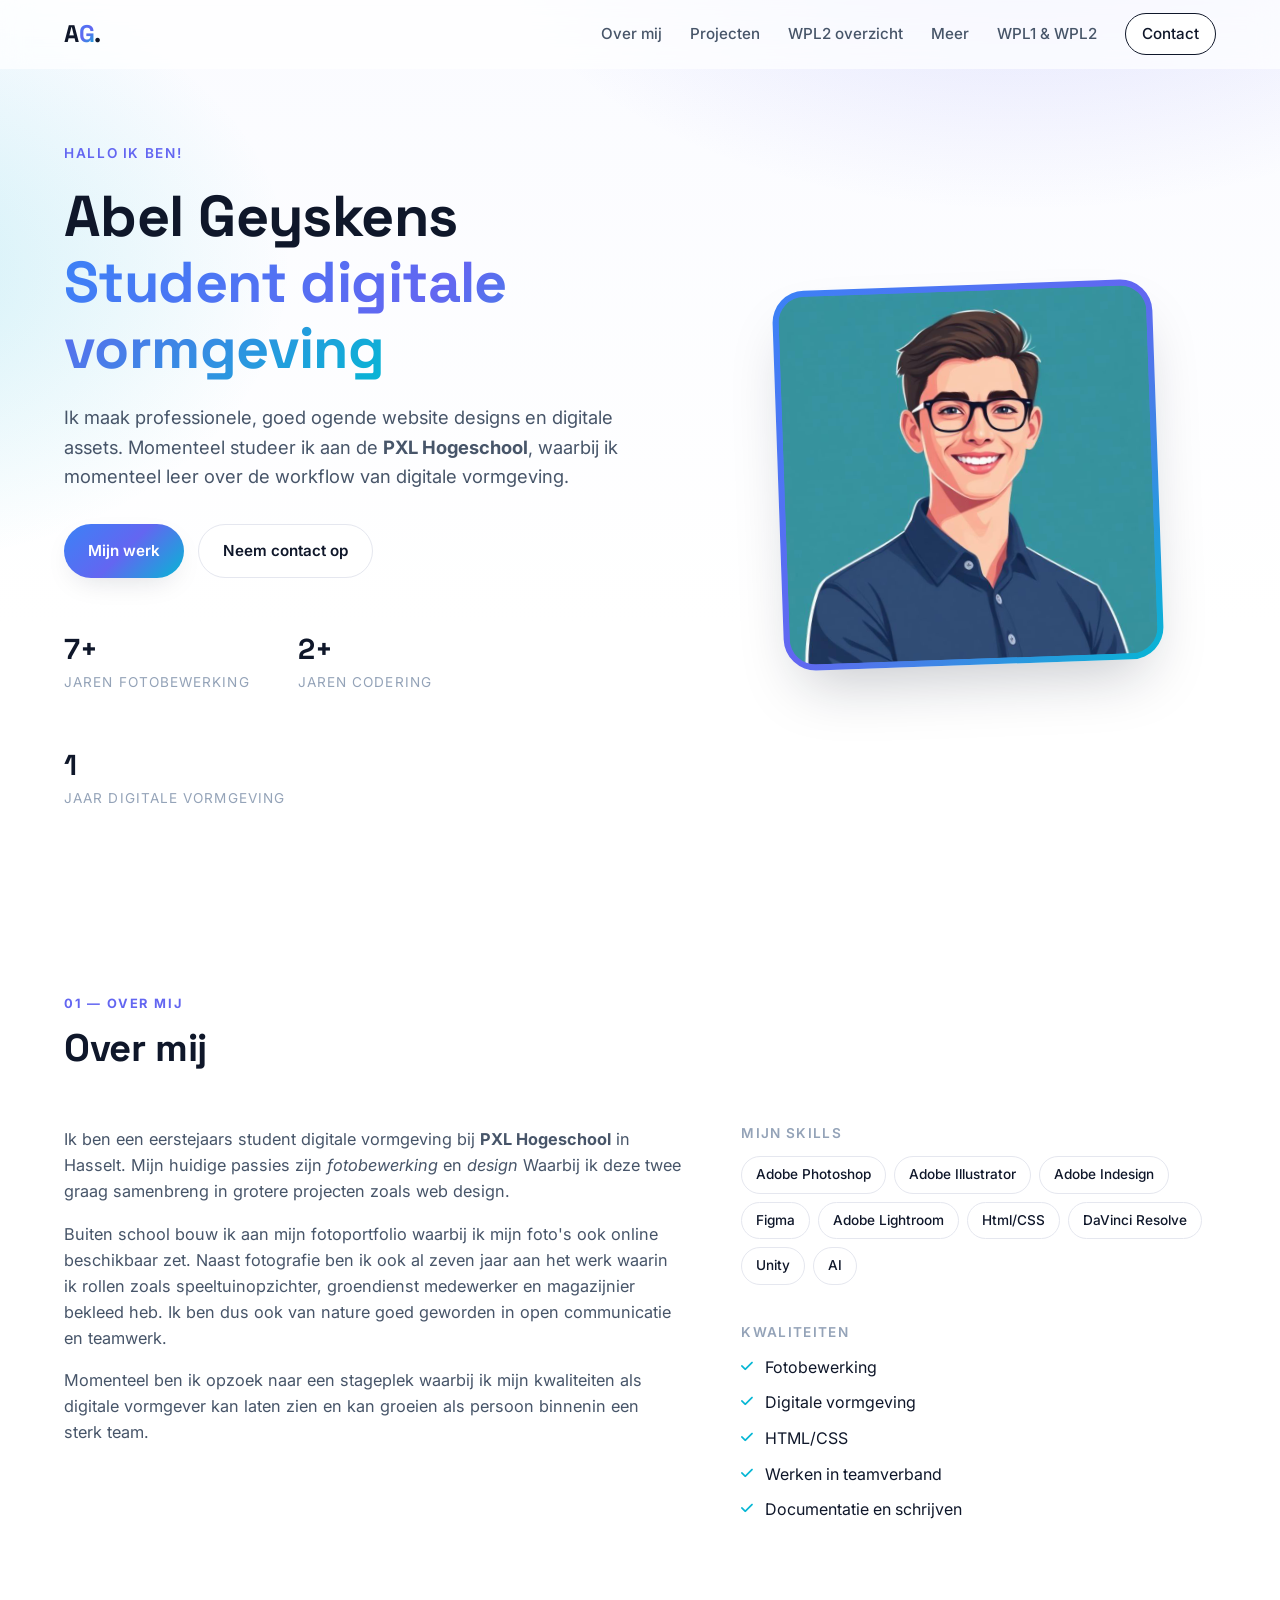
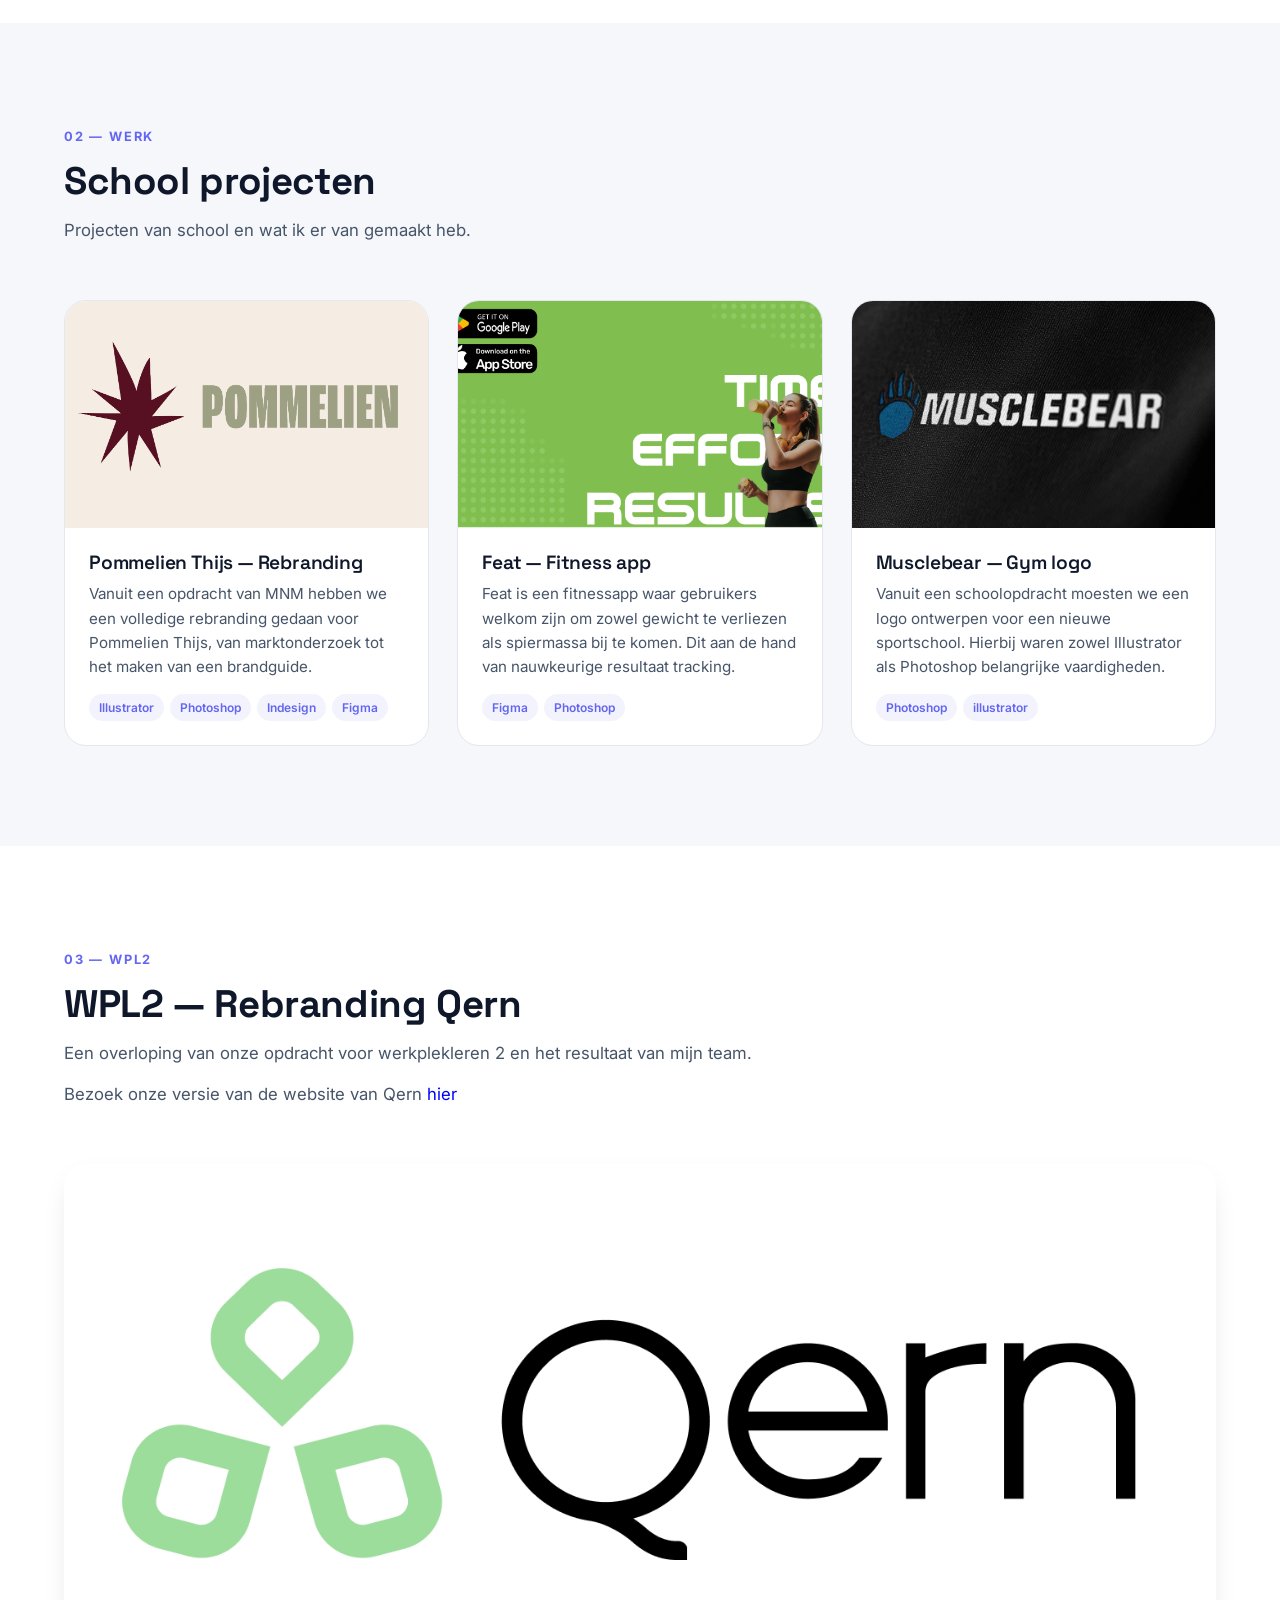
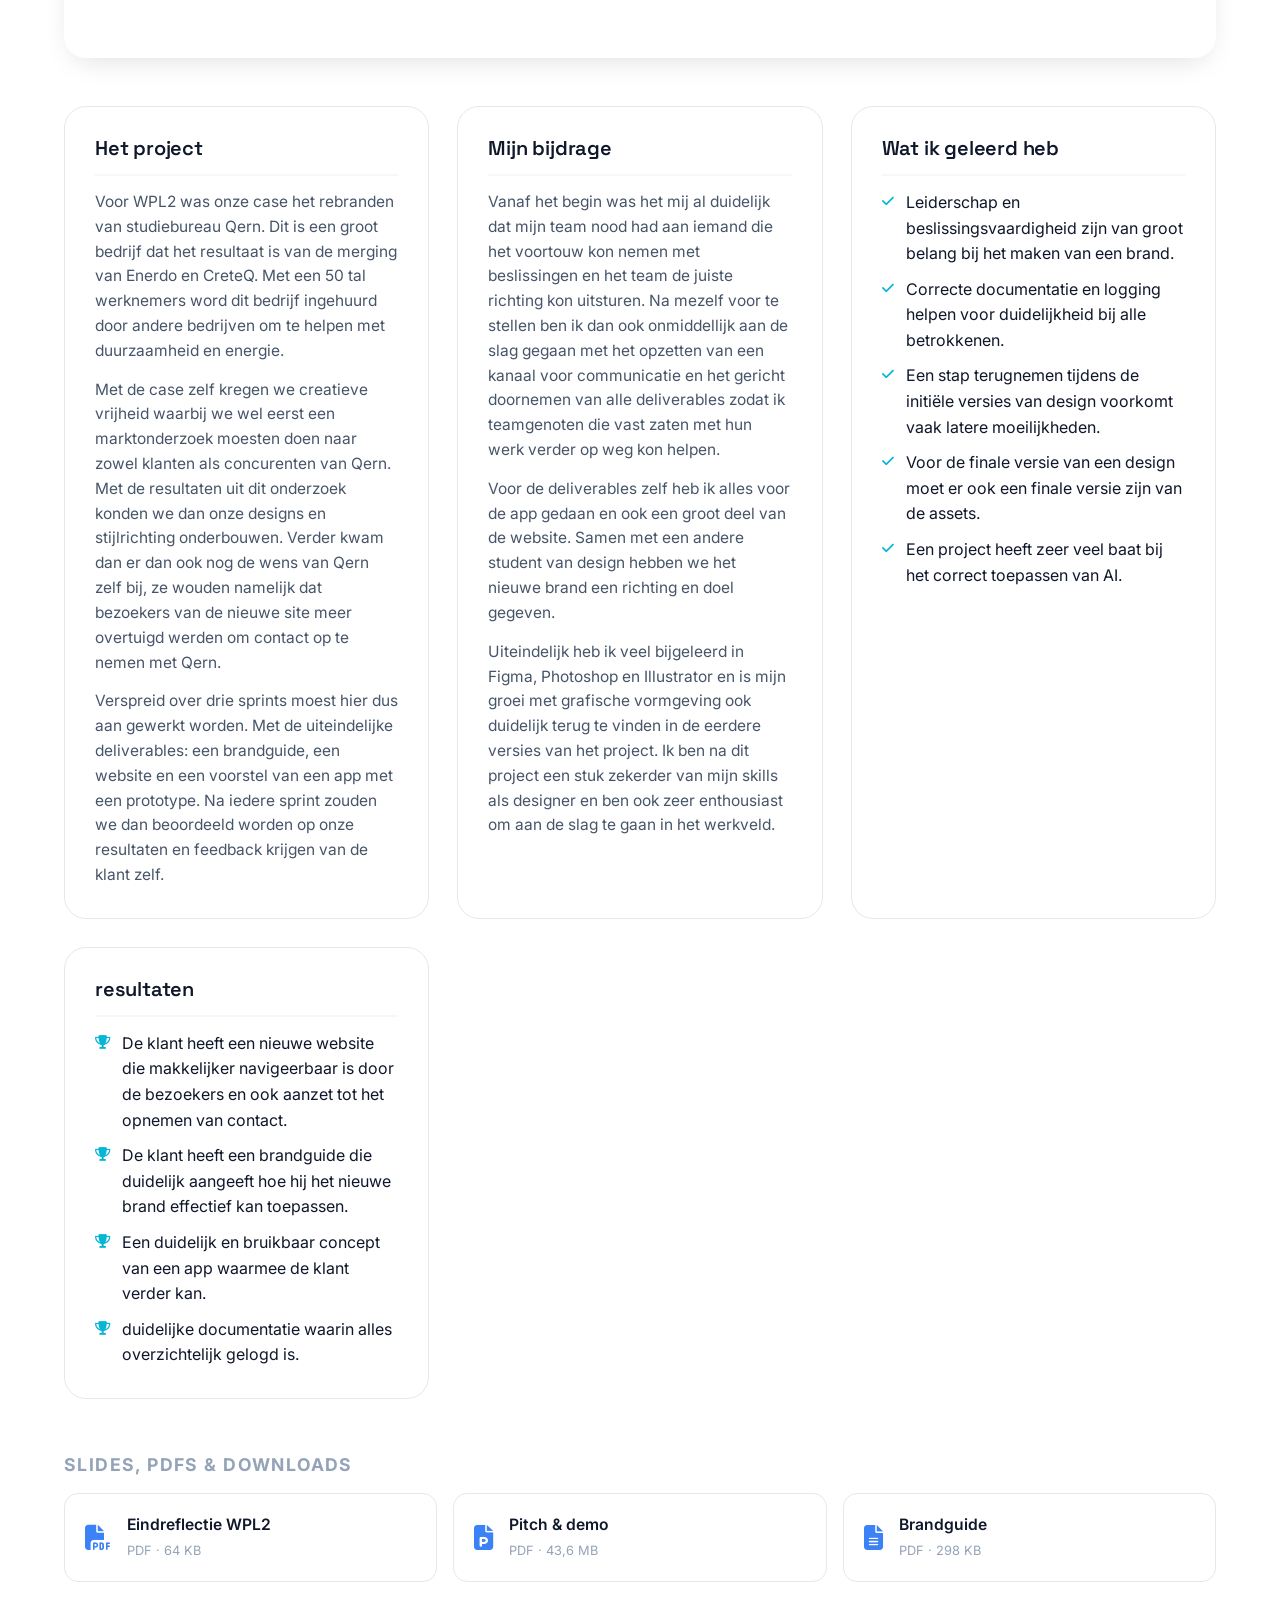
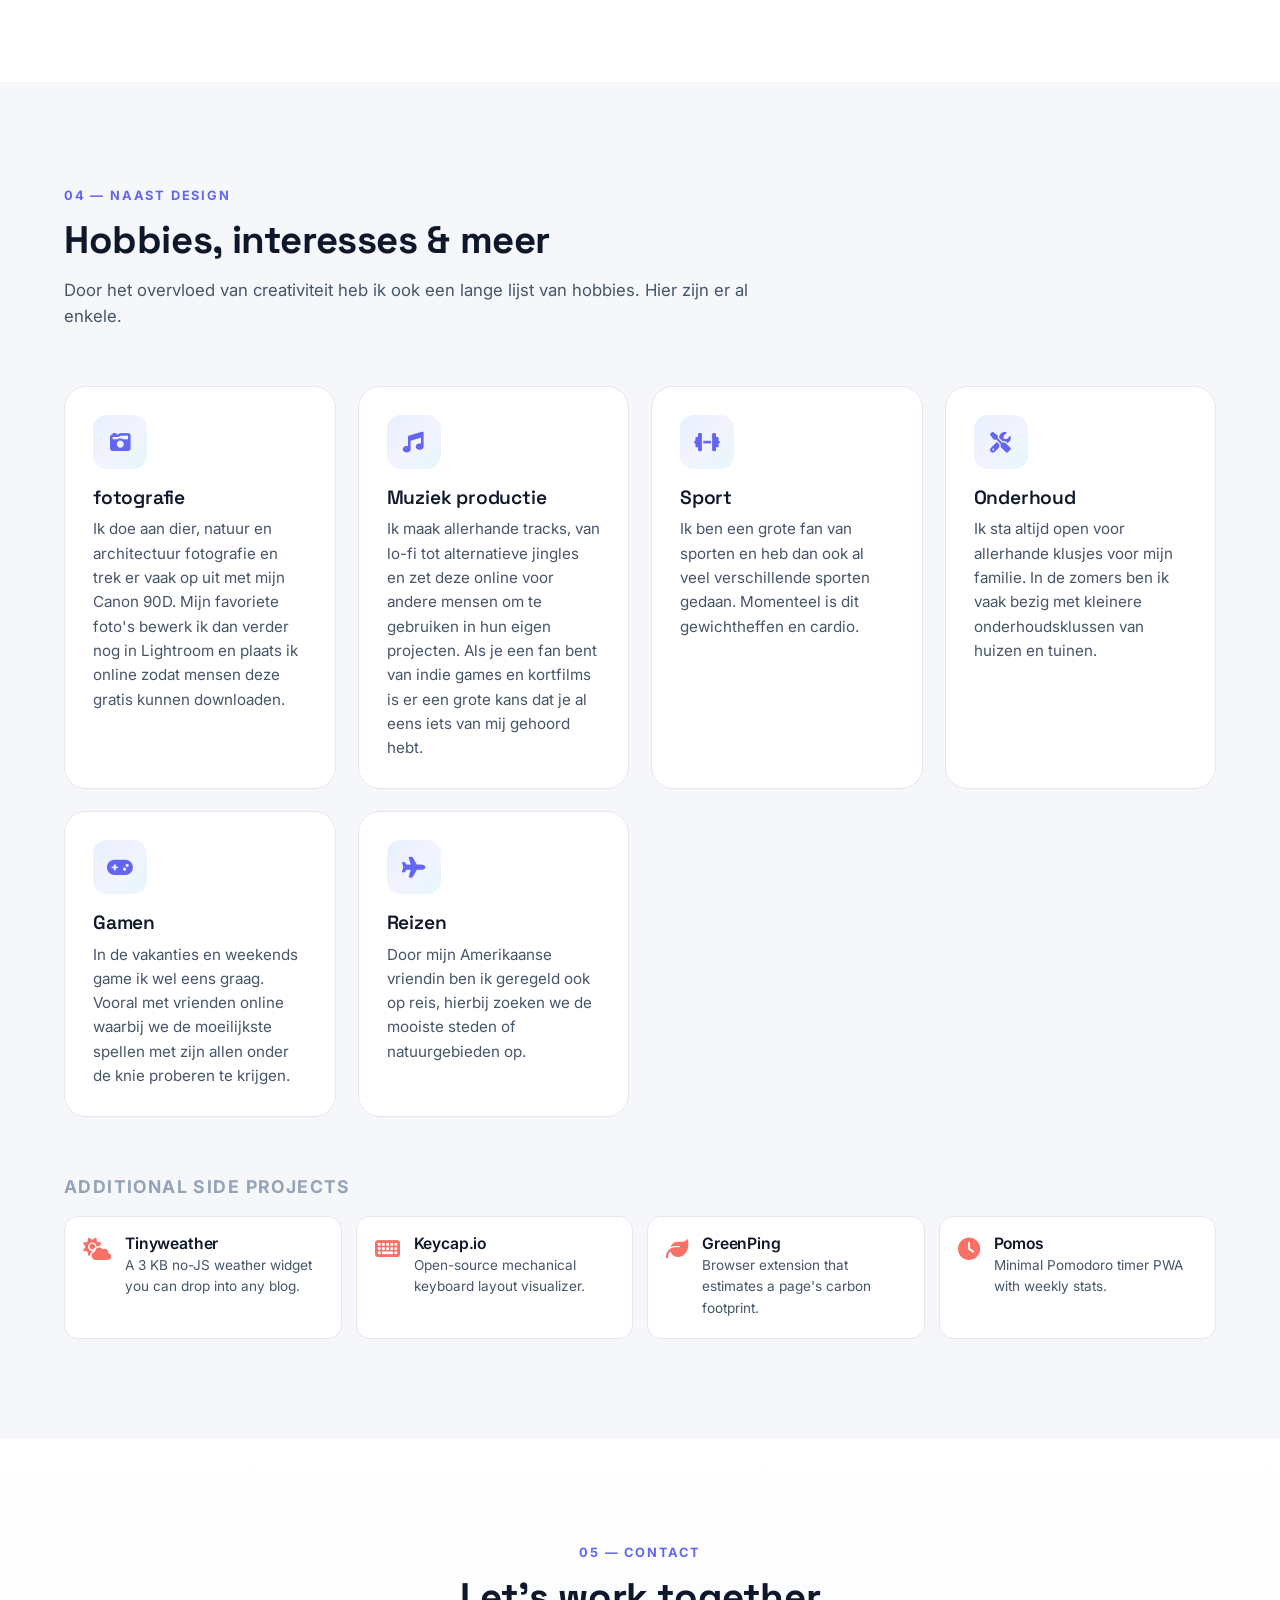
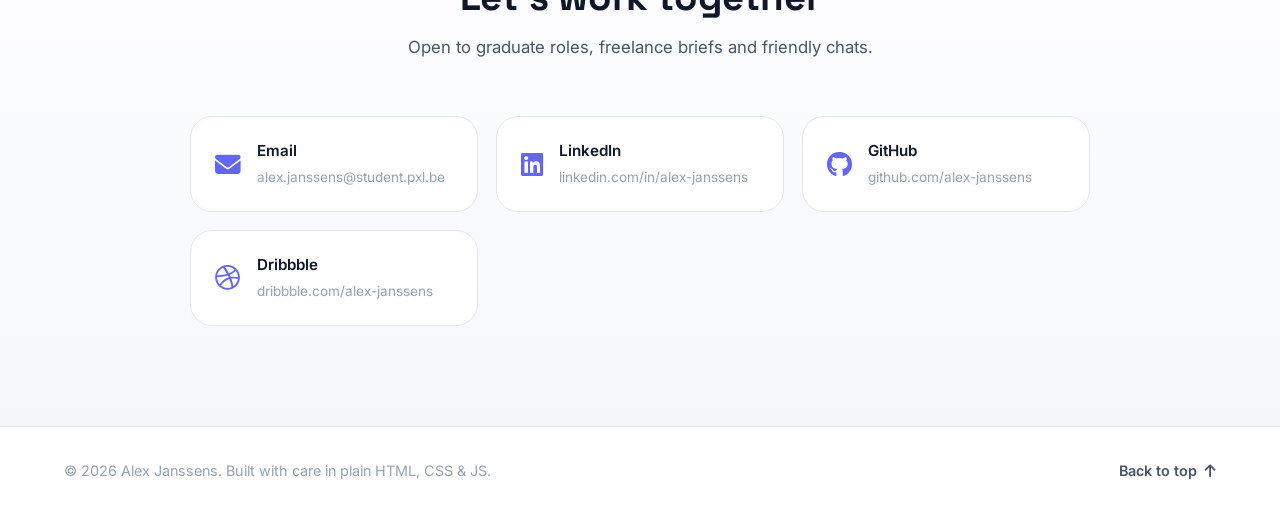
==== index.html @ b1cecb2a "upload nieuwe site" ====
<!DOCTYPE html>
<html lang="en">
<head>
<meta charset="UTF-8" />
<meta name="viewport" content="width=device-width, initial-scale=1.0" />
<title>Abel Geyskens - Portfolio website</title>
<meta name="description" content="Persoonlijke portfolio van Abel Geyskens — Student digitale vormgeving op PXL. projecten, WPL1 & WPL2 deliverables, skills en interesses." />
<link rel="stylesheet" href="css/styles.css" />
<link rel="preconnect" href="https://fonts.googleapis.com">
<link rel="preconnect" href="https://fonts.gstatic.com" crossorigin>
<link href="https://fonts.googleapis.com/css2?family=Inter:wght@300;400;500;600;700;800&family=Space+Grotesk:wght@500;600;700&display=swap" rel="stylesheet">
<link rel="stylesheet" href="https://cdnjs.cloudflare.com/ajax/libs/font-awesome/6.5.0/css/all.min.css">
</head>
<body>

<header class="navbar" id="navbar">
  <div class="container nav-inner">
    <a href="#home" class="logo">A<span>G</span>.</a>
    <button class="nav-toggle" id="navToggle" aria-label="Toggle navigation"><i class="fa-solid fa-bars"></i></button>
    <nav class="nav-links" id="navLinks">
      <a href="#about">Over mij</a>
      <a href="#projects">Projecten</a>
      <a href="#wpl2">WPL2 overzicht</a>
      <a href="#free">Meer</a>
      <a href="wpl.html">WPL1 &amp; WPL2</a>
      <a href="#contact" class="btn-ghost">Contact</a>
    </nav>
  </div>
</header>

<!-- HERO -->
<section class="hero" id="home">
  <div class="hero-bg"></div>
  <div class="container hero-inner">
    <div class="hero-text">
      <span class="eyebrow">Hallo ik ben!</span>
      <h1>Abel Geyskens<br><span class="grad">Student digitale vormgeving</span></h1>
      <p class="lead">Ik maak professionele, goed ogende website designs en digitale assets. Momenteel studeer ik aan de <strong>PXL Hogeschool</strong>, waarbij ik momenteel leer over de workflow van digitale vormgeving.</p>
      <div class="hero-cta">
        <a href="#projects" class="btn btn-primary">Mijn werk</a>
        <a href="#contact" class="btn btn-ghost">Neem contact op</a>
      </div>
      <div class="hero-stats">
        <div><strong>7+</strong><span>Jaren fotobewerking</span></div>
        <div><strong>2+</strong><span>Jaren codering </span></div>
        <div><strong>1</strong><span>Jaar digitale vormgeving</span></div>
      </div>
    </div>
    <div class="hero-image">
      <div class="profile-frame">
        <img src="images/profile.jpg" alt="Portrait of Alex Janssens" />
      </div>
    </div>
  </div>
</section>

<!-- ABOUT -->
<section class="section" id="about">
  <div class="container">
    <div class="section-head">
      <span class="kicker">01 — Over mij</span>
      <h2>Over mij</h2>
    </div>
    <div class="about-grid">
      <div class="about-text">
        <p>Ik ben een eerstejaars student digitale vormgeving bij <strong>PXL Hogeschool</strong> in Hasselt. Mijn huidige passies zijn <em>fotobewerking</em> en <em>design</em> Waarbij ik deze twee graag samenbreng in grotere projecten zoals web design.</p>
        <p>Buiten school bouw ik aan mijn fotoportfolio waarbij ik mijn foto's ook online beschikbaar zet. Naast fotografie ben ik ook al zeven jaar aan het werk waarin ik rollen zoals speeltuinopzichter, groendienst medewerker en magazijnier bekleed heb. Ik ben dus ook van nature goed geworden in open communicatie en teamwerk.</p>
        <p>Momenteel ben ik opzoek naar een stageplek waarbij ik mijn kwaliteiten als digitale vormgever kan laten zien en kan groeien als persoon binnenin een sterk team.</p>
      </div>
      <div class="skills">
        <h3>Mijn Skills</h3>
        <div class="chips">
          <span>Adobe Photoshop</span><span>Adobe Illustrator</span><span>Adobe Indesign</span><span>Figma</span><span>Adobe Lightroom</span>
          <span>Html/CSS</span><span>DaVinci Resolve</span><span>Unity</span><span>AI</span>
        </div>
        <h3>Kwaliteiten</h3>
        <ul class="check-list">
          <li><i class="fa-solid fa-check"></i> Fotobewerking</li>
          <li><i class="fa-solid fa-check"></i> Digitale vormgeving</li>
          <li><i class="fa-solid fa-check"></i> HTML/CSS</li>
          <li><i class="fa-solid fa-check"></i> Werken in teamverband</li>
          <li><i class="fa-solid fa-check"></i> Documentatie en schrijven</li>
        </ul>
      </div>
    </div>
  </div>
</section>

<!-- PROJECTS -->
<section class="section section-alt" id="projects">
  <div class="container">
    <div class="section-head">
      <span class="kicker">02 — Werk</span>
      <h2>School projecten</h2>
      <p class="sub">Projecten van school en wat ik er van gemaakt heb.</p>
    </div>
    <div class="projects-grid">
      <article class="project-card">
        <div class="project-img"><img src="images/project1.png" alt="Analytics Dashboard" loading="lazy"></div>
        <div class="project-body">
          <h3>Pommelien Thijs — Rebranding</h3>
          <p>Vanuit een opdracht van MNM hebben we een volledige rebranding gedaan voor Pommelien Thijs, van marktonderzoek tot het maken van een brandguide.</p>
          <div class="tech"><span>Illustrator</span><span>Photoshop</span><span>Indesign</span><span>Figma</span></div>
        </div>
      </article>
      <article class="project-card">
        <div class="project-img"><img src="images/project2.png" alt="E-commerce platform" loading="lazy"></div>
        <div class="project-body">
          <h3>Feat — Fitness app</h3>
          <p>Feat is een fitnessapp waar gebruikers welkom zijn om zowel gewicht te verliezen als spiermassa bij te komen. Dit aan de hand van nauwkeurige resultaat tracking.</p>
          <div class="tech"><span>Figma</span><span>Photoshop</span></div>
        </div>
      </article>
      <article class="project-card">
        <div class="project-img"><img src="images/project3.png" alt="Fitness tracking app" loading="lazy"></div>
        <div class="project-body">
          <h3>Musclebear — Gym logo</h3>
          <p>Vanuit een schoolopdracht moesten we een logo ontwerpen voor een nieuwe sportschool. Hierbij waren zowel Illustrator als Photoshop belangrijke vaardigheden.</p>
          <div class="tech"><span>Photoshop</span><span>illustrator</span></div>
        </div>
      </article>
    </div>
  </div>
</section>

<!-- WPL2 CASE STUDY -->
<section class="section" id="wpl2">
  <div class="container">
    <div class="section-head">
      <span class="kicker">03 — WPL2</span>
      <h2>WPL2 — Rebranding Qern</h2>
      <p class="sub">Een overloping van onze opdracht voor werkplekleren 2 en het resultaat van mijn team.</p>
      <p class="sub">
        Bezoek onze versie van de website van Qern
        <a href="https://group11projectqern.netlify.app/" target="_blank" rel="noopener noreferrer" style="color: blue;">
          hier
        </a>
      </p>
    </div>

    <div class="wpl2-cover">
      <img src="images/wpl2-cover.png" alt="Internship workplace" loading="lazy">
    </div>

    <div class="case-grid">
      <div class="case-block">
        <h3>Het project</h3>
        <p>Voor WPL2 was onze case het rebranden van studiebureau Qern. Dit is een groot bedrijf dat het resultaat is van de merging van Enerdo en CreteQ. Met een 50 tal werknemers word dit bedrijf ingehuurd door andere bedrijven om te helpen met duurzaamheid en energie.</p>
        <p>Met de case zelf kregen we creatieve vrijheid waarbij we wel eerst een marktonderzoek moesten doen naar zowel klanten als concurenten van Qern. Met de resultaten uit dit onderzoek konden we dan onze designs en stijlrichting onderbouwen. Verder kwam dan er dan ook nog de wens van Qern zelf bij, ze wouden namelijk dat bezoekers van de nieuwe site meer overtuigd werden om contact op te nemen met Qern.</p>
        <p>Verspreid over drie sprints moest hier dus aan gewerkt worden. Met de uiteindelijke deliverables: een brandguide, een website en een voorstel van een app met een prototype. Na iedere sprint zouden we dan beoordeeld worden op onze resultaten en feedback krijgen van de klant zelf.</p>
      </div>

      <div class="case-block">
        <h3>Mijn bijdrage</h3>
        <p>Vanaf het begin was het mij al duidelijk dat mijn team nood had aan iemand die het voortouw kon nemen met beslissingen en het team de juiste richting kon uitsturen. Na mezelf voor te stellen ben ik dan ook onmiddellijk aan de slag gegaan met het opzetten van een kanaal voor communicatie en het gericht doornemen van alle deliverables zodat ik teamgenoten die vast zaten met hun werk verder op weg kon helpen.</p>
        <p>Voor de deliverables zelf heb ik alles voor de app gedaan en ook een groot deel van de website. Samen met een andere student van design hebben we het nieuwe brand een richting en doel gegeven.</p>
        <p>Uiteindelijk heb ik veel bijgeleerd in Figma, Photoshop en Illustrator en is mijn groei met grafische vormgeving ook duidelijk terug te vinden in de eerdere versies van het project. Ik ben na dit project een stuk zekerder van mijn skills als designer en ben ook zeer enthousiast om aan de slag te gaan in het werkveld.</p>
      </div>

      <div class="case-block">
        <h3>Wat ik geleerd heb</h3>
        <ul class="check-list">
          <li><i class="fa-solid fa-check"></i> Leiderschap en beslissingsvaardigheid zijn van groot belang bij het maken van een brand.</li>
          <li><i class="fa-solid fa-check"></i> Correcte documentatie en logging helpen voor duidelijkheid bij alle betrokkenen.</li>
          <li><i class="fa-solid fa-check"></i> Een stap terugnemen tijdens de initiële versies van design voorkomt vaak latere moeilijkheden.</li>
          <li><i class="fa-solid fa-check"></i> Voor de finale versie van een design moet er ook een finale versie zijn van de assets.</li>
          <li><i class="fa-solid fa-check"></i> Een project heeft zeer veel baat bij het correct toepassen van AI.</li>
        </ul>
      </div>

      <div class="case-block">
        <h3>resultaten</h3>
        <ul class="check-list">
          <li><i class="fa-solid fa-trophy"></i> De klant heeft een nieuwe website die makkelijker navigeerbaar is door de bezoekers en ook aanzet tot het opnemen van contact.</li>
          <li><i class="fa-solid fa-trophy"></i> De klant heeft een brandguide die duidelijk aangeeft hoe hij het nieuwe brand effectief kan toepassen.</li>
          <li><i class="fa-solid fa-trophy"></i> Een duidelijk en bruikbaar concept van een app waarmee de klant verder kan.</li>
          <li><i class="fa-solid fa-trophy"></i> duidelijke documentatie waarin alles overzichtelijk gelogd is.</li>
        </ul>
      </div>
    </div>

    <div class="deliverables">
      <h3>Slides, PDFs &amp; downloads</h3>
      <div class="download-grid">
        <a class="dl-card" href="downloads/wpl2-reflection.pdf" download>
          <i class="fa-solid fa-file-pdf"></i>
          <span><strong>Eindreflectie WPL2</strong><small>PDF · 64 KB</small></span>
        </a>
        <a class="dl-card" href="downloads/wpl2-presentation.pdf" download>
          <i class="fa-solid fa-file-powerpoint"></i>
          <span><strong>Pitch & demo</strong><small>PDF · 43,6 MB</small></span>
        </a>
        <a class="dl-card" href="downloads/Brandbook.pdf" download>
          <i class="fa-solid fa-file-lines"></i>
          <span><strong>Brandguide</strong><small>PDF · 298 KB</small></span>
        </a>
      </div>
    </div>
  </div>
</section>

<!-- FREE SECTION -->
<section class="section section-alt" id="free">
  <div class="container">
    <div class="section-head">
      <span class="kicker">04 — naast design</span>
      <h2>Hobbies, interesses & meer</h2>
      <p class="sub">Door het overvloed van creativiteit heb ik ook een lange lijst van hobbies. Hier zijn er al enkele.</p>
    </div>

    <div class="free-grid">
      <div class="free-card">
        <div class="free-icon"><i class="fa-solid fa-camera-retro"></i></div>
        <h3>fotografie</h3>
        <p>Ik doe aan dier, natuur en architectuur fotografie en trek er vaak op uit met mijn Canon 90D. Mijn favoriete foto's bewerk ik dan verder nog in Lightroom en plaats ik online zodat mensen deze gratis kunnen downloaden.</p>
      </div>
      <div class="free-card">
        <div class="free-icon"><i class="fa-solid fa-music"></i></div>
        <h3>Muziek productie</h3>
        <p>Ik maak allerhande tracks, van lo-fi tot alternatieve jingles en zet deze online voor andere mensen om te gebruiken in hun eigen projecten. Als je een fan bent van indie games en kortfilms is er een grote kans dat je al eens iets van mij gehoord hebt.</p>
      </div>
      <div class="free-card">
        <div class="free-icon"><i class="fa-solid fa-dumbbell"></i></div>
        <h3>Sport</h3>
        <p>Ik ben een grote fan van sporten en heb dan ook al veel verschillende sporten gedaan. Momenteel is dit gewichtheffen en cardio.</p>
      </div>
      <div class="free-card">
        <div class="free-icon"><i class="fa-solid fa-screwdriver-wrench"></i></div>
        <h3>Onderhoud</h3>
        <p>Ik sta altijd open voor allerhande klusjes voor mijn familie. In de zomers ben ik vaak bezig met kleinere onderhoudsklussen van huizen en tuinen.</p>
      </div>
      <div class="free-card">
        <div class="free-icon"><i class="fa-solid fa-gamepad"></i></div>
        <h3>Gamen</h3>
        <p>In de vakanties en weekends game ik wel eens graag. Vooral met vrienden online waarbij we de moeilijkste spellen met zijn allen onder de knie proberen te krijgen.</p>
      </div>
      <div class="free-card">
        <div class="free-icon"><i class="fa-solid fa-plane"></i></div>
        <h3>Reizen</h3>
        <p>Door mijn Amerikaanse vriendin ben ik geregeld ook op reis, hierbij zoeken we de mooiste steden of natuurgebieden op.</p>
      </div>
    </div>

    <div class="extra-projects">
      <h3>Additional side projects</h3>
      <div class="mini-projects">
        <div class="mini-card"><i class="fa-solid fa-cloud-sun"></i><div><h4>Tinyweather</h4><p>A 3 KB no-JS weather widget you can drop into any blog.</p></div></div>
        <div class="mini-card"><i class="fa-solid fa-keyboard"></i><div><h4>Keycap.io</h4><p>Open-source mechanical keyboard layout visualizer.</p></div></div>
        <div class="mini-card"><i class="fa-solid fa-leaf"></i><div><h4>GreenPing</h4><p>Browser extension that estimates a page's carbon footprint.</p></div></div>
        <div class="mini-card"><i class="fa-solid fa-clock"></i><div><h4>Pomos</h4><p>Minimal Pomodoro timer PWA with weekly stats.</p></div></div>
      </div>
    </div>
  </div>
</section>

<!-- CONTACT -->
<section class="section contact" id="contact">
  <div class="container">
    <div class="section-head center">
      <span class="kicker">05 — Contact</span>
      <h2>Let's work together</h2>
      <p class="sub">Open to graduate roles, freelance briefs and friendly chats.</p>
    </div>
    <div class="contact-grid">
      <a href="mailto:alex.janssens@student.pxl.be" class="contact-card">
        <i class="fa-solid fa-envelope"></i>
        <div><strong>Email</strong><span>alex.janssens@student.pxl.be</span></div>
      </a>
      <a href="https://www.linkedin.com/" target="_blank" rel="noopener" class="contact-card">
        <i class="fa-brands fa-linkedin"></i>
        <div><strong>LinkedIn</strong><span>linkedin.com/in/alex-janssens</span></div>
      </a>
      <a href="https://github.com/" target="_blank" rel="noopener" class="contact-card">
        <i class="fa-brands fa-github"></i>
        <div><strong>GitHub</strong><span>github.com/alex-janssens</span></div>
      </a>
      <a href="https://dribbble.com/" target="_blank" rel="noopener" class="contact-card">
        <i class="fa-brands fa-dribbble"></i>
        <div><strong>Dribbble</strong><span>dribbble.com/alex-janssens</span></div>
      </a>
    </div>
  </div>
</section>

<footer class="footer">
  <div class="container footer-inner">
    <p>© <span id="year"></span> Alex Janssens. Built with care in plain HTML, CSS &amp; JS.</p>
    <a href="#home" class="back-top">Back to top <i class="fa-solid fa-arrow-up"></i></a>
  </div>
</footer>

<script src="js/main.js"></script>
</body>
</html>
---- css/styles.css ----
/* ---------- Tokens ---------- */
:root{
  --bg:#0b1020;
  --bg-2:#11172e;
  --surface:#ffffff;
  --surface-alt:#f5f7fb;
  --text:#0f172a;
  --text-soft:#475569;
  --muted:#94a3b8;
  --border:#e5e7ef;
  --primary:#3b82f6;
  --primary-2:#6366f1;
  --accent:#06b6d4;
  --coral:#f97066;
  --radius:14px;
  --radius-lg:22px;
  --shadow-sm:0 1px 2px rgba(15,23,42,.06), 0 2px 6px rgba(15,23,42,.04);
  --shadow:0 10px 30px -12px rgba(15,23,42,.18);
  --shadow-lg:0 30px 60px -20px rgba(15,23,42,.25);
  --grad:linear-gradient(135deg,#3b82f6 0%,#6366f1 50%,#06b6d4 100%);
  --grad-soft:linear-gradient(135deg, rgba(59,130,246,.12), rgba(99,102,241,.08), rgba(6,182,212,.10));
  --max:1200px;
  --ease:cubic-bezier(.4,.0,.2,1);
}

*{box-sizing:border-box;margin:0;padding:0}
html{scroll-behavior:smooth}
body{
  font-family:'Inter',system-ui,-apple-system,Segoe UI,Roboto,sans-serif;
  color:var(--text);
  background:var(--surface);
  line-height:1.6;
  -webkit-font-smoothing:antialiased;
  text-rendering:optimizeLegibility;
}
img{max-width:100%;display:block}
a{color:inherit;text-decoration:none;transition:color .2s var(--ease)}
button{font:inherit;cursor:pointer;border:0;background:none;color:inherit}
.container{width:100%;max-width:var(--max);margin:0 auto;padding:0 24px}

h1,h2,h3,h4{font-family:'Space Grotesk',Inter,sans-serif;line-height:1.15;letter-spacing:-0.01em;color:var(--text)}
h1{font-size:clamp(2.2rem,5vw,3.6rem);font-weight:700}
h2{font-size:clamp(1.7rem,3.2vw,2.4rem);font-weight:700}
h3{font-size:1.2rem;font-weight:600}
p{color:var(--text-soft)}
.grad{background:var(--grad);-webkit-background-clip:text;background-clip:text;color:transparent}

/* ---------- Navbar ---------- */
.navbar{
  position:fixed;top:0;left:0;right:0;z-index:50;
  backdrop-filter:saturate(140%) blur(14px);
  -webkit-backdrop-filter:saturate(140%) blur(14px);
  background:rgba(255,255,255,.7);
  border-bottom:1px solid transparent;
  transition:background .3s var(--ease), border-color .3s var(--ease), box-shadow .3s var(--ease);
}
.navbar.scrolled{background:rgba(255,255,255,.92);border-bottom-color:var(--border);box-shadow:var(--shadow-sm)}
.nav-inner{display:flex;align-items:center;justify-content:space-between;height:68px}
.logo{font-family:'Space Grotesk';font-weight:700;font-size:1.5rem;letter-spacing:-.02em}
.logo span{background:var(--grad);-webkit-background-clip:text;background-clip:text;color:transparent}
.nav-links{display:flex;align-items:center;gap:28px}
.nav-links a{font-weight:500;font-size:.95rem;color:var(--text-soft);position:relative}
.nav-links a:hover{color:var(--text)}
.nav-links a.active{color:var(--text)}
.nav-links a.btn-ghost{
  padding:8px 16px;border:1.5px solid var(--text);border-radius:999px;color:var(--text);
  transition:all .2s var(--ease)
}
.nav-links a.btn-ghost:hover{background:var(--text);color:#fff}
.nav-toggle{display:none;font-size:1.3rem;padding:8px}

/* ---------- Buttons ---------- */
.btn{display:inline-flex;align-items:center;gap:10px;padding:14px 24px;border-radius:999px;font-weight:600;font-size:.95rem;transition:transform .2s var(--ease), box-shadow .2s var(--ease), background .2s var(--ease)}
.btn i{transition:transform .2s var(--ease)}
.btn-primary{background:var(--grad);color:#fff;box-shadow:var(--shadow)}
.btn-primary:hover{transform:translateY(-2px);box-shadow:var(--shadow-lg)}
.btn-primary:hover i{transform:translateX(4px)}
.btn-ghost{border:1.5px solid var(--border);background:#fff;color:var(--text)}
.btn-ghost:hover{border-color:var(--text);transform:translateY(-2px)}

/* ---------- Hero ---------- */
.hero{position:relative;padding:140px 0 80px;overflow:hidden}
.hero-bg{
  position:absolute;inset:0;z-index:-1;
  background:
    radial-gradient(900px 500px at 80% -10%, rgba(99,102,241,.18), transparent 60%),
    radial-gradient(700px 500px at -10% 30%, rgba(6,182,212,.18), transparent 60%),
    linear-gradient(180deg,#fafbff 0%, #fff 70%);
}
.hero-inner{display:grid;grid-template-columns:1.2fr 1fr;gap:60px;align-items:center}
.eyebrow{display:inline-block;font-size:.85rem;font-weight:600;letter-spacing:.12em;text-transform:uppercase;color:var(--primary-2);margin-bottom:18px}
.hero-text h1{margin-bottom:22px}
.lead{font-size:1.15rem;color:var(--text-soft);max-width:560px;margin-bottom:32px}
.hero-cta{display:flex;gap:14px;flex-wrap:wrap;margin-bottom:48px}
.hero-stats{display:flex;gap:48px;flex-wrap:wrap}
.hero-stats div{display:flex;flex-direction:column}
.hero-stats strong{font-family:'Space Grotesk';font-size:1.8rem;color:var(--text)}
.hero-stats span{font-size:.85rem;color:var(--muted);text-transform:uppercase;letter-spacing:.08em}

.hero-image{display:flex;justify-content:center}
.profile-frame{
  position:relative;width:min(380px,90%);aspect-ratio:1;border-radius:32px;overflow:hidden;
  background:var(--grad);padding:6px;box-shadow:var(--shadow-lg);
  transform:rotate(-2deg); transition:transform .5s var(--ease);
}
.profile-frame:hover{transform:rotate(0deg) scale(1.02)}
.profile-frame img{width:100%;height:100%;object-fit:cover;border-radius:26px}

.hero-sub{padding:130px 0 60px}
.hero-sub .lead{max-width:720px}

/* ---------- Sections ---------- */
.section{padding:100px 0;position:relative}
.section-alt{background:var(--surface-alt)}
.section-head{margin-bottom:56px;max-width:720px}
.section-head.center{margin-left:auto;margin-right:auto;text-align:center}
.kicker{display:inline-block;font-size:.8rem;font-weight:700;letter-spacing:.14em;text-transform:uppercase;color:var(--primary-2);margin-bottom:12px}
.sub{margin-top:14px;color:var(--text-soft);font-size:1.05rem}

/* ---------- About ---------- */
.about-grid{display:grid;grid-template-columns:1.3fr 1fr;gap:60px;align-items:start}
.about-text p{margin-bottom:16px;font-size:1.02rem}
.skills h3{margin:0 0 14px; font-family:'Inter';font-size:.85rem;text-transform:uppercase;letter-spacing:.1em;color:var(--muted)}
.chips{
  margin-bottom: 40px;
}
.chips{display:flex;flex-wrap:wrap;gap:8px}
.chips span{
  padding:7px 14px;border-radius:999px;background:#fff;border:1px solid var(--border);
  font-size:.85rem;font-weight:500;color:var(--text);transition:all .2s var(--ease);
}
.chips span:hover{border-color:var(--primary);color:var(--primary);transform:translateY(-2px)}
.check-list{list-style:none;display:flex;flex-direction:column;gap:10px}
.check-list li{display:flex;align-items:flex-start;gap:12px;color:var(--text)}
.check-list li i{color:var(--accent);margin-top:5px;font-size:.85rem}

/* ---------- Projects ---------- */
.projects-grid{display:grid;grid-template-columns:repeat(auto-fit,minmax(300px,1fr));gap:28px}
.project-card{
  background:#fff;border:1px solid var(--border);border-radius:var(--radius-lg);
  overflow:hidden;transition:transform .3s var(--ease), box-shadow .3s var(--ease), border-color .3s var(--ease);
  display:flex;flex-direction:column;
}
.project-card:hover{transform:translateY(-6px);box-shadow:var(--shadow-lg);border-color:transparent}
.project-img{aspect-ratio:16/10;overflow:hidden;background:var(--surface-alt)}
.project-img img{width:100%;height:100%;object-fit:cover;transition:transform .6s var(--ease)}
.project-card:hover .project-img img{transform:scale(1.06)}
.project-body{padding:24px}
.project-body h3{margin-bottom:8px}
.project-body p{font-size:.95rem;margin-bottom:14px}
.tech{display:flex;flex-wrap:wrap;gap:6px}
.tech span{font-size:.75rem;font-weight:600;color:var(--primary-2);background:rgba(99,102,241,.08);padding:4px 10px;border-radius:999px}

/* ---------- WPL2 Case ---------- */
.wpl2-cover{border-radius:var(--radius-lg);overflow:hidden;margin-bottom:48px;box-shadow:var(--shadow)}
.wpl2-cover img{width:100%;aspect-ratio:21/9;object-fit:cover}
.case-grid{display:grid;grid-template-columns:repeat(auto-fit,minmax(320px,1fr));gap:28px}
.case-block{
  background:#fff;border:1px solid var(--border);border-radius:var(--radius-lg);
  padding:30px;
}
.case-block h3{font-size:1.25rem;margin-bottom:14px;padding-bottom:14px;border-bottom:2px solid var(--surface-alt)}
.case-block p{margin-bottom:14px;font-size:.97rem}
.case-block p:last-child{margin-bottom:0}

.deliverables{margin-top:56px}
.deliverables>h3{font-size:1.1rem;margin-bottom:18px;text-transform:uppercase;letter-spacing:.08em;color:var(--muted);font-family:'Inter';font-weight:700}
.download-grid{display:grid;grid-template-columns:repeat(auto-fit,minmax(240px,1fr));gap:16px}
.download-grid.wide{grid-template-columns:repeat(auto-fit,minmax(280px,1fr));gap:20px}
.dl-card{
  display:flex;align-items:center;gap:16px;
  background:#fff;border:1px solid var(--border);border-radius:var(--radius);
  padding:18px 20px; transition:all .2s var(--ease)
}
.dl-card i{font-size:1.6rem;color:var(--primary)}
.dl-card strong{display:block;font-weight:600;color:var(--text);font-size:.98rem}
.dl-card small{color:var(--muted);font-size:.8rem}
.dl-card:hover{transform:translateY(-3px);box-shadow:var(--shadow);border-color:var(--primary)}
.dl-card.large{flex-direction:column;align-items:flex-start;padding:26px;gap:14px;background:linear-gradient(180deg,#fff,#fafbff)}
.dl-card.large i{font-size:2.2rem}
.dl-card.large .dl-cta{margin-top:6px;font-weight:600;color:var(--primary);font-size:.9rem;display:inline-flex;align-items:center;gap:8px}

.note{margin-top:32px;display:flex;align-items:flex-start;gap:14px;padding:18px 22px;background:rgba(6,182,212,.08);border-left:3px solid var(--accent);border-radius:10px}
.note i{color:var(--accent);font-size:1.1rem;margin-top:3px}
.note code{background:rgba(15,23,42,.08);padding:2px 6px;border-radius:4px;font-size:.85em}

/* ---------- Free section ---------- */
.free-grid{display:grid;grid-template-columns:repeat(auto-fit,minmax(260px,1fr));gap:22px;margin-bottom:60px}
.free-card{
  background:#fff;border:1px solid var(--border);border-radius:var(--radius-lg);padding:28px;
  transition:transform .3s var(--ease), box-shadow .3s var(--ease)
}
.free-card:hover{transform:translateY(-4px);box-shadow:var(--shadow)}
.free-icon{
  width:54px;height:54px;border-radius:14px;display:flex;align-items:center;justify-content:center;
  background:var(--grad-soft);color:var(--primary-2);font-size:1.3rem;margin-bottom:18px;
}
.free-card h3{margin-bottom:8px}
.free-card p{font-size:.95rem}

.extra-projects h3{font-size:1.1rem;margin-bottom:18px;text-transform:uppercase;letter-spacing:.08em;color:var(--muted);font-family:'Inter';font-weight:700}
.mini-projects{display:grid;grid-template-columns:repeat(auto-fit,minmax(240px,1fr));gap:14px}
.mini-card{
  display:flex;align-items:flex-start;gap:14px;padding:18px;border-radius:var(--radius);
  background:#fff;border:1px solid var(--border);transition:all .2s var(--ease)
}
.mini-card:hover{border-color:var(--primary);transform:translateY(-2px)}
.mini-card i{font-size:1.4rem;color:var(--coral);margin-top:3px}
.mini-card h4{font-family:'Inter';font-size:.98rem;font-weight:600;margin-bottom:2px}
.mini-card p{font-size:.85rem;color:var(--text-soft)}

/* ---------- Contact ---------- */
.contact{background:linear-gradient(180deg,#fff 0%, #f5f7fb 100%)}
.contact-grid{display:grid;grid-template-columns:repeat(auto-fit,minmax(240px,1fr));gap:18px;max-width:900px;margin:0 auto}
.contact-card{
  display:flex;align-items:center;gap:16px;padding:22px 24px;
  background:#fff;border:1px solid var(--border);border-radius:var(--radius-lg);
  transition:all .25s var(--ease)
}
.contact-card i{font-size:1.6rem;color:var(--primary-2)}
.contact-card strong{display:block;font-size:.95rem;font-weight:600}
.contact-card span{font-size:.85rem;color:var(--muted)}
.contact-card:hover{transform:translateY(-4px);box-shadow:var(--shadow);border-color:var(--primary)}

/* ---------- Footer ---------- */
.footer{padding:32px 0;border-top:1px solid var(--border);background:#fff}
.footer-inner{display:flex;justify-content:space-between;align-items:center;gap:18px;flex-wrap:wrap}
.footer p{font-size:.9rem;color:var(--muted)}
.back-top{font-size:.9rem;font-weight:600;color:var(--text-soft);display:inline-flex;align-items:center;gap:8px}
.back-top:hover{color:var(--primary)}

/* ---------- Reveal animation ---------- */
.reveal{opacity:0;transform:translateY(20px);transition:opacity .7s var(--ease), transform .7s var(--ease)}
.reveal.visible{opacity:1;transform:translateY(0)}

/* ---------- Responsive ---------- */
@media (max-width: 900px){
  .hero-inner{grid-template-columns:1fr;text-align:center}
  .hero-text .lead{margin-inline:auto}
  .hero-cta{justify-content:center}
  .hero-stats{justify-content:center;gap:32px}
  .profile-frame{transform:none}
  .about-grid{grid-template-columns:1fr;gap:36px}
}
@media (max-width: 720px){
  .nav-toggle{display:inline-flex}
  .nav-links{
    position:absolute;top:68px;left:0;right:0;
    flex-direction:column;align-items:stretch;gap:0;
    background:#fff;border-bottom:1px solid var(--border);
    padding:12px 24px 20px;
    transform:translateY(-12px);opacity:0;pointer-events:none;
    transition:all .25s var(--ease);
    box-shadow:var(--shadow);
  }
  .nav-links.open{transform:translateY(0);opacity:1;pointer-events:auto}
  .nav-links a{padding:12px 0;border-bottom:1px solid var(--surface-alt)}
  .nav-links a.btn-ghost{margin-top:8px;text-align:center;border-radius:10px}
  .section{padding:70px 0}
  .hero{padding:120px 0 60px}
  .hero-stats{gap:24px}
  .hero-stats strong{font-size:1.4rem}
}
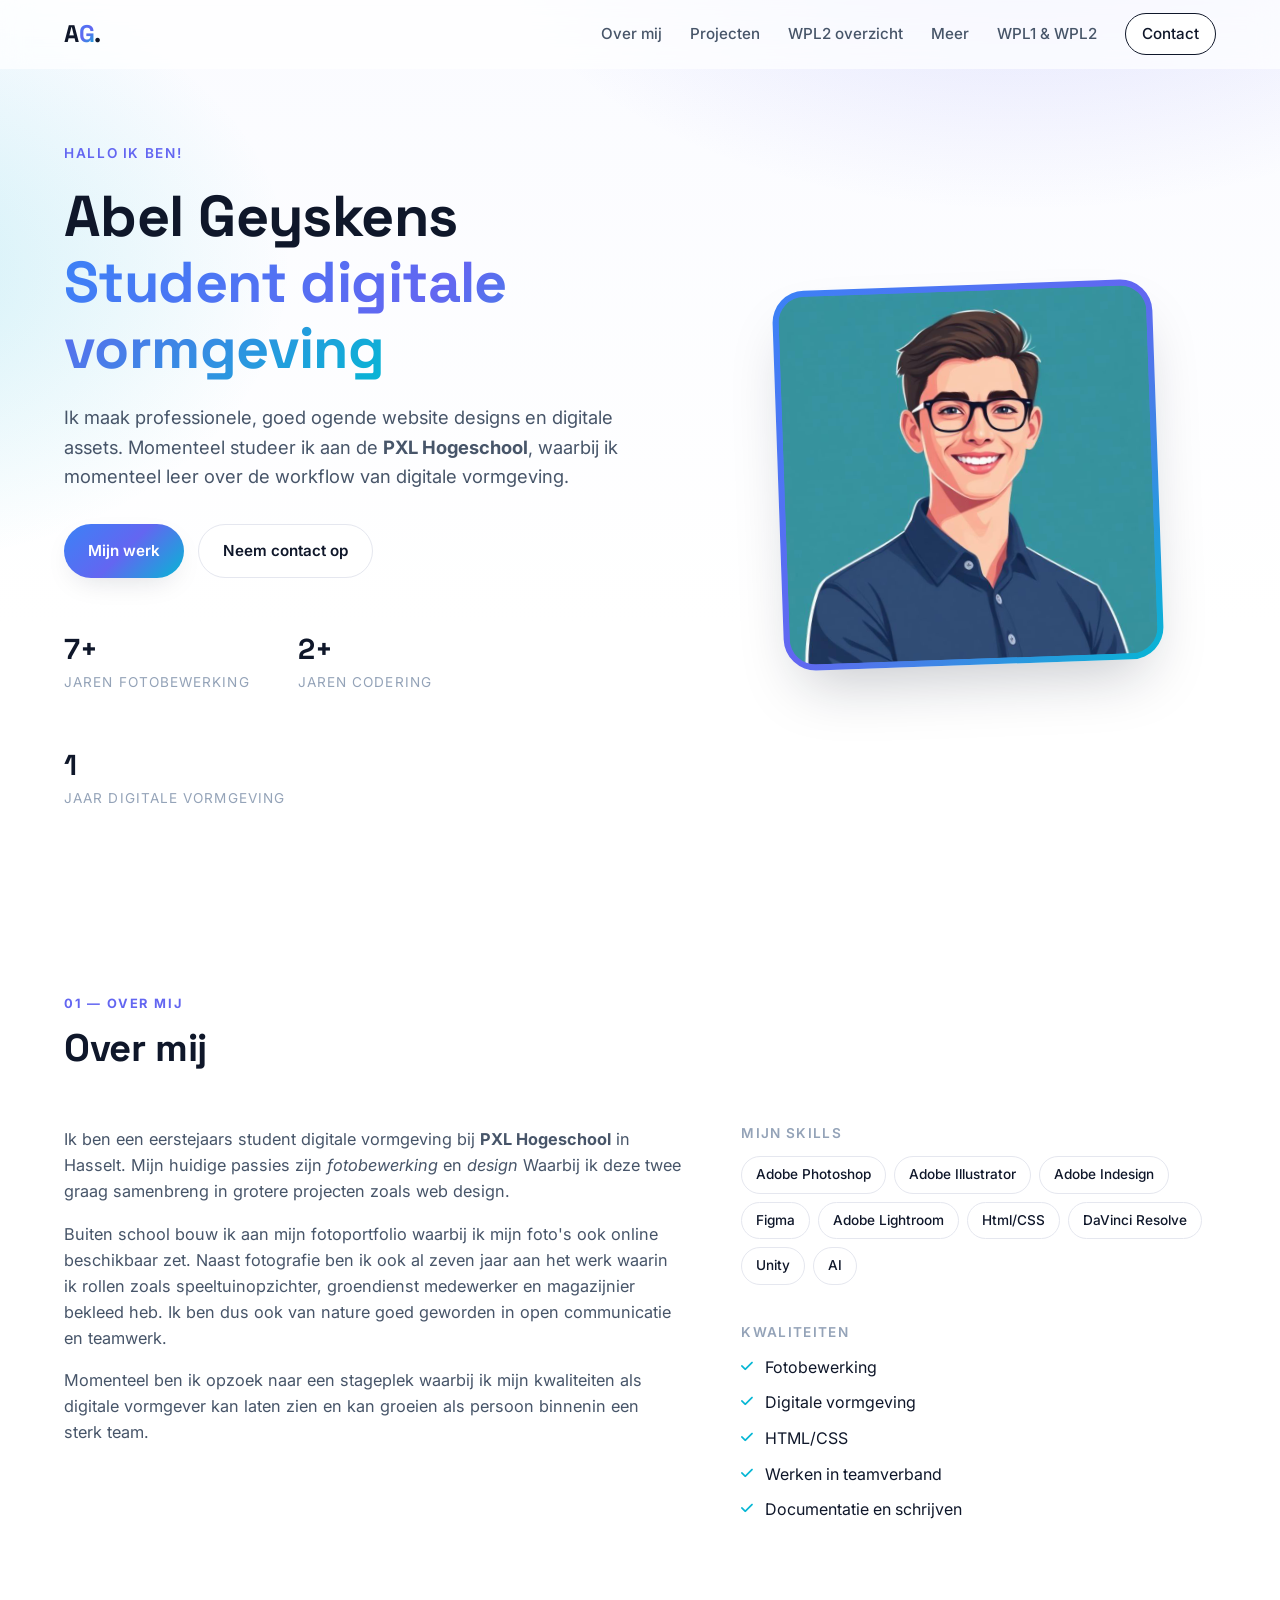
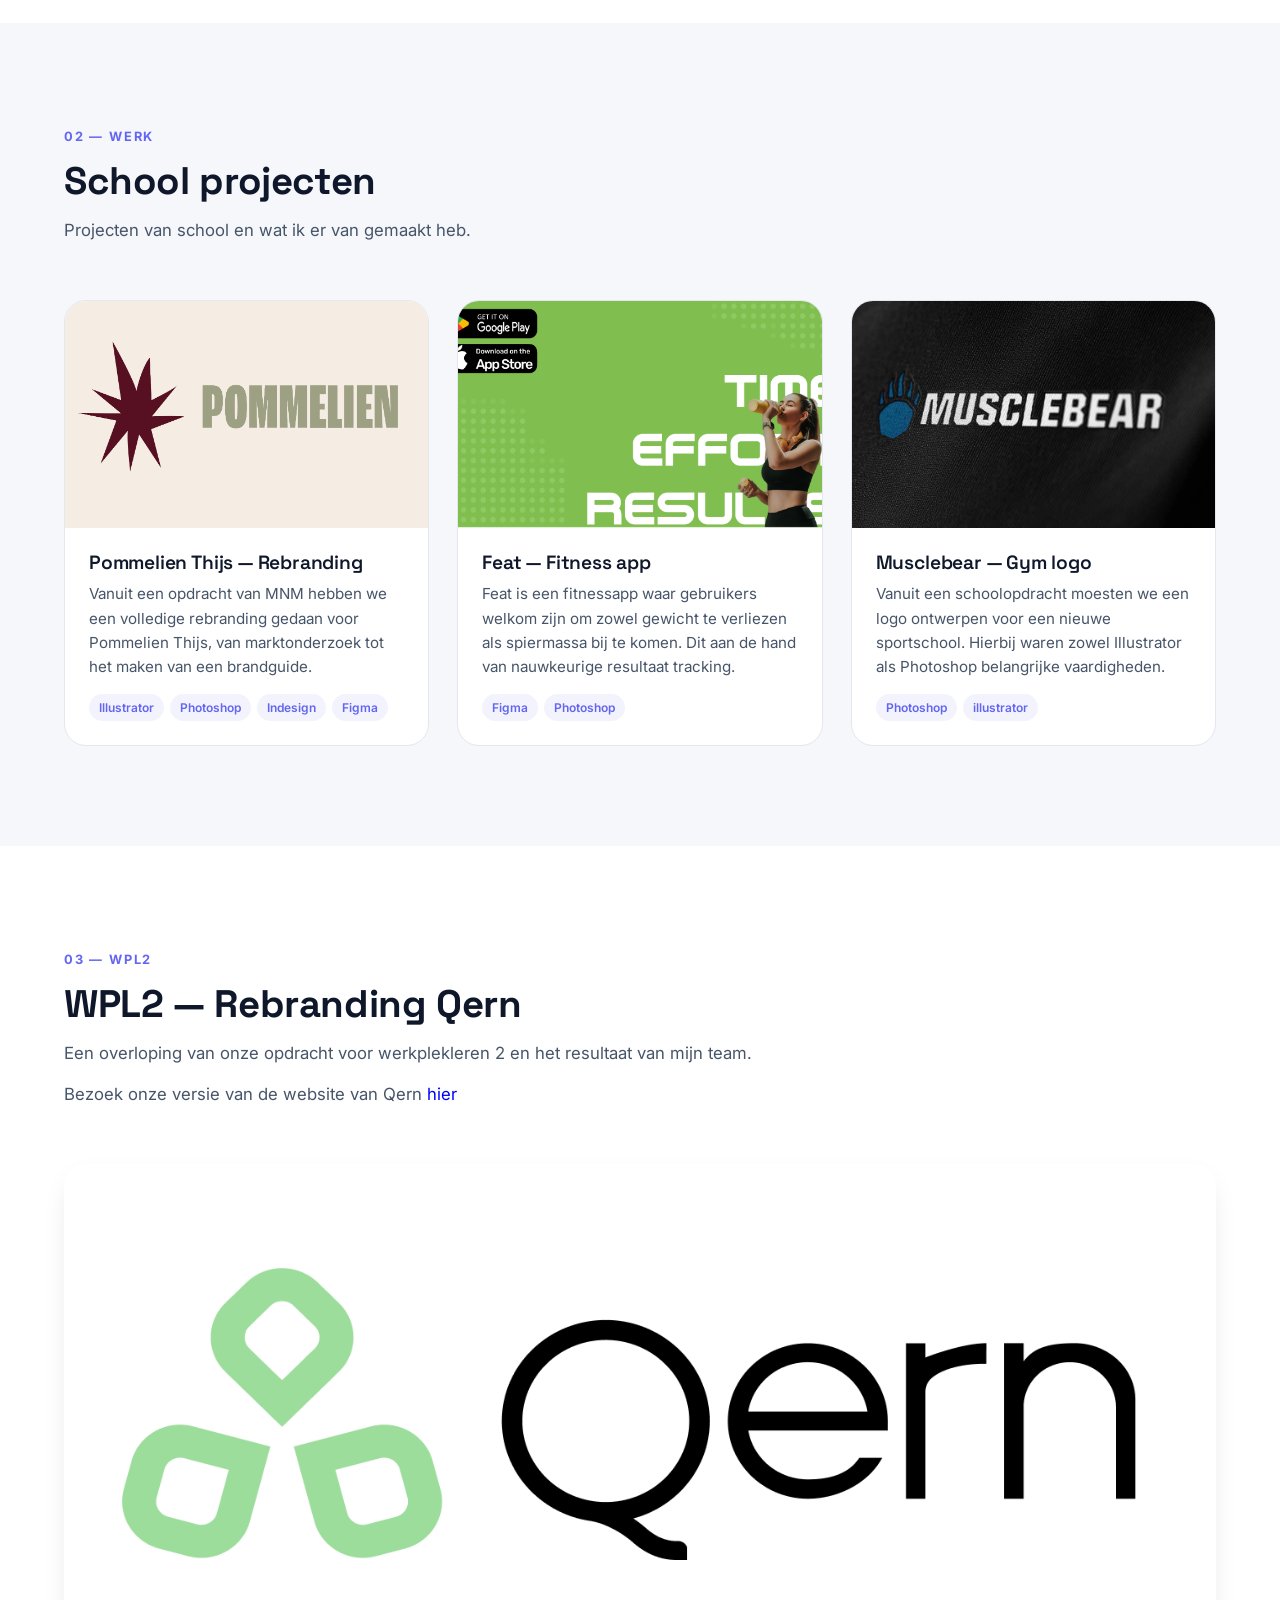
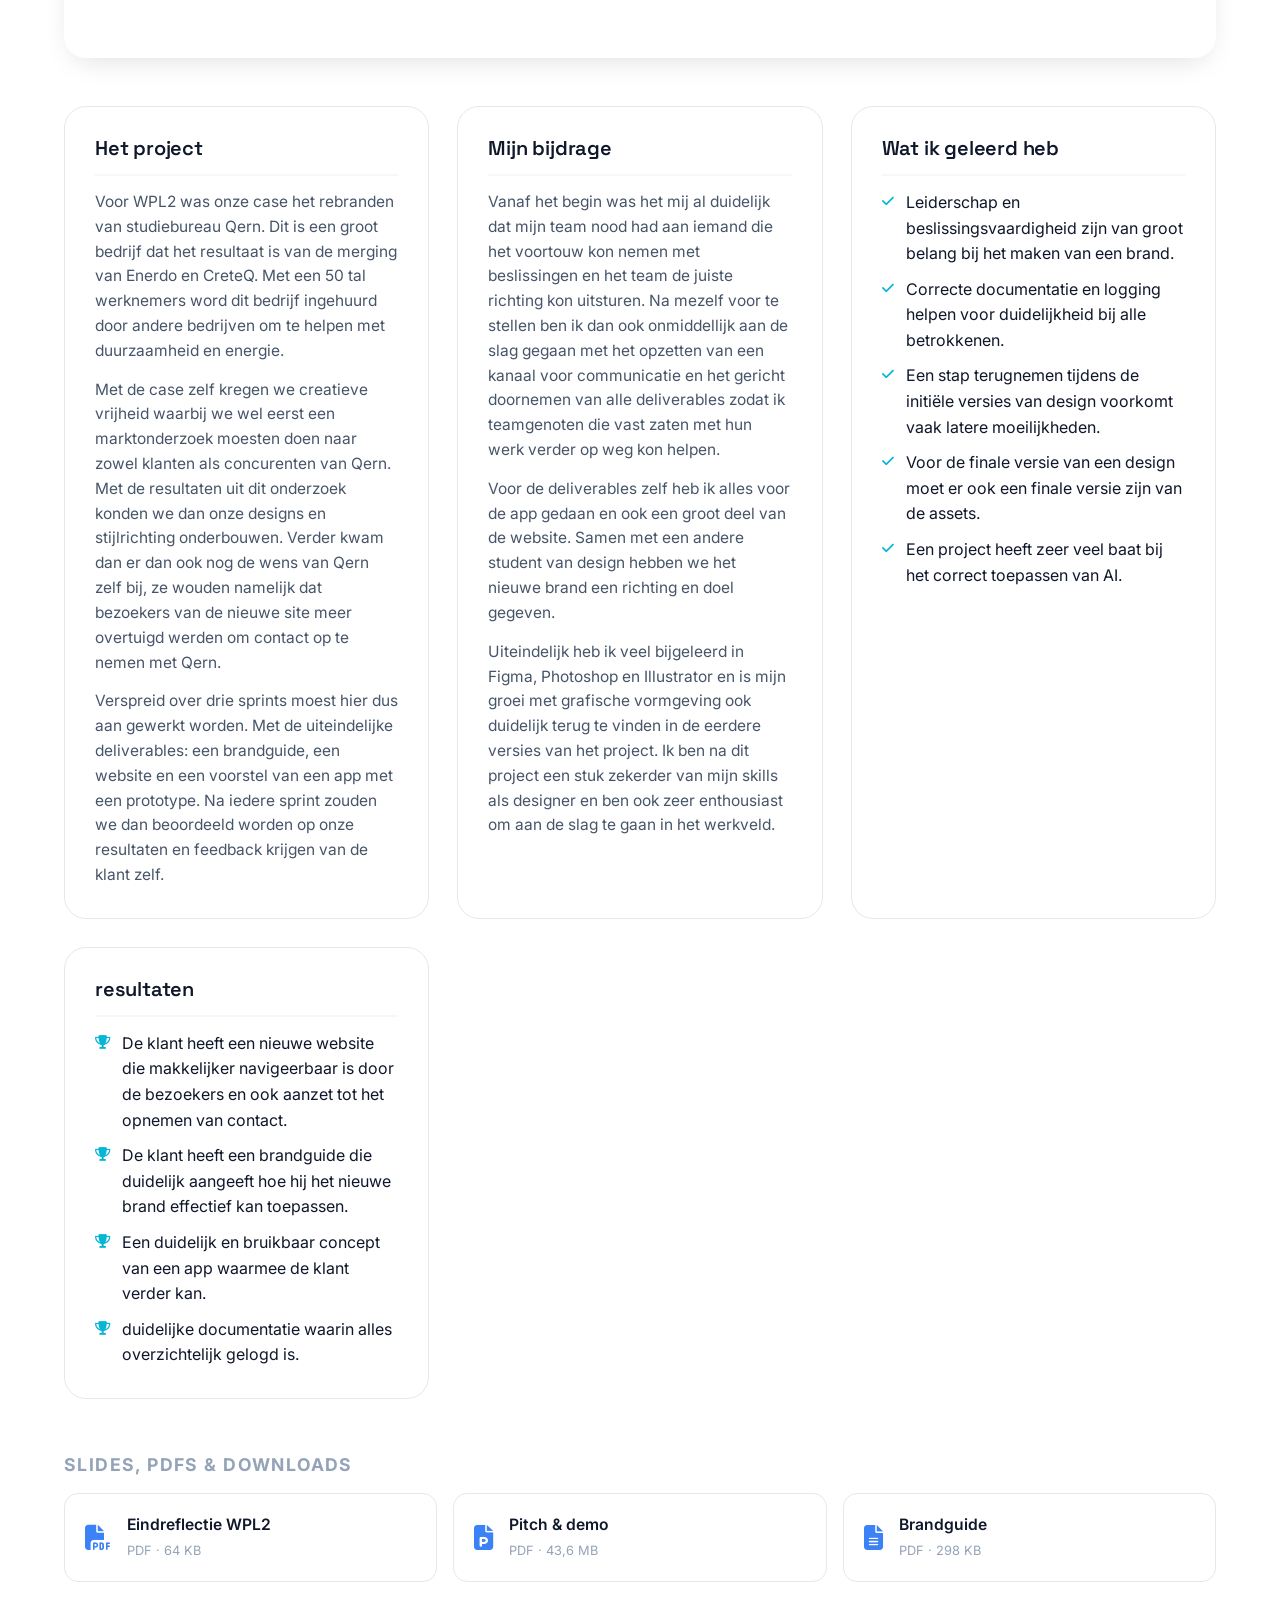
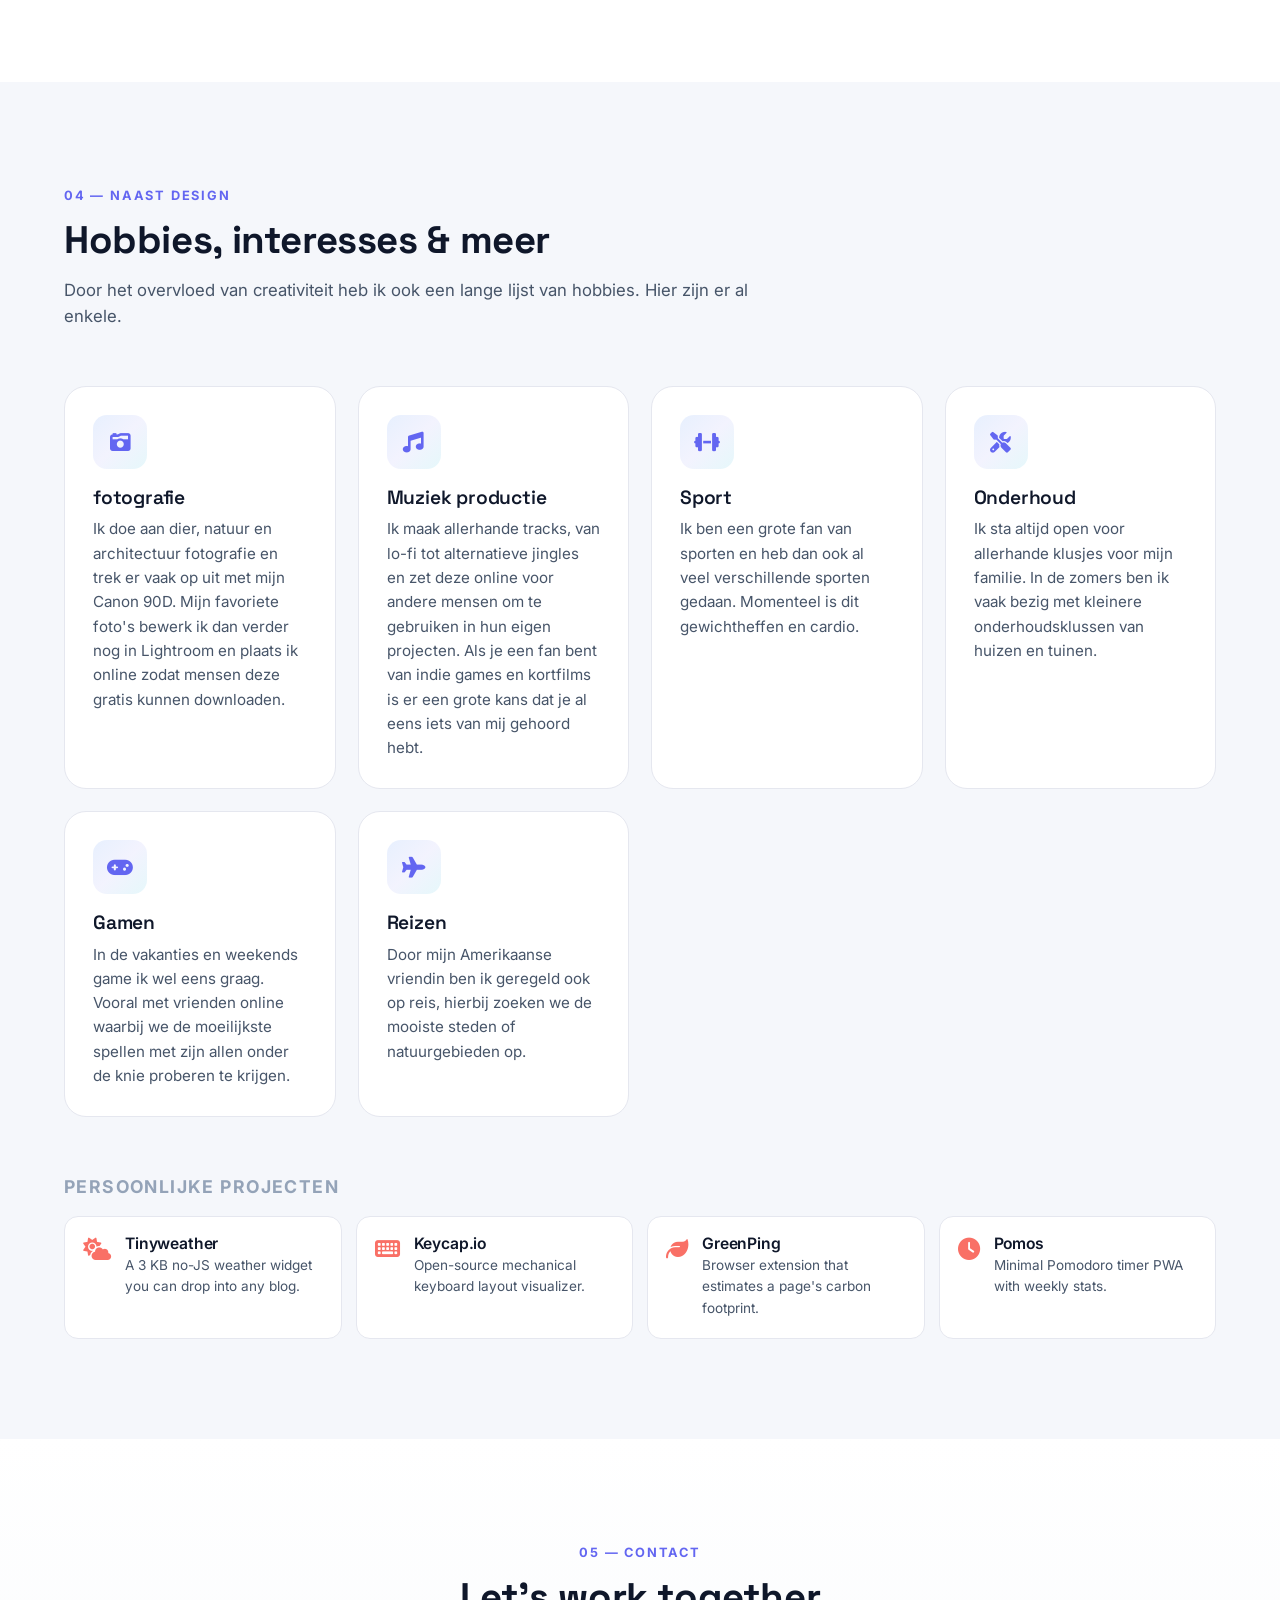
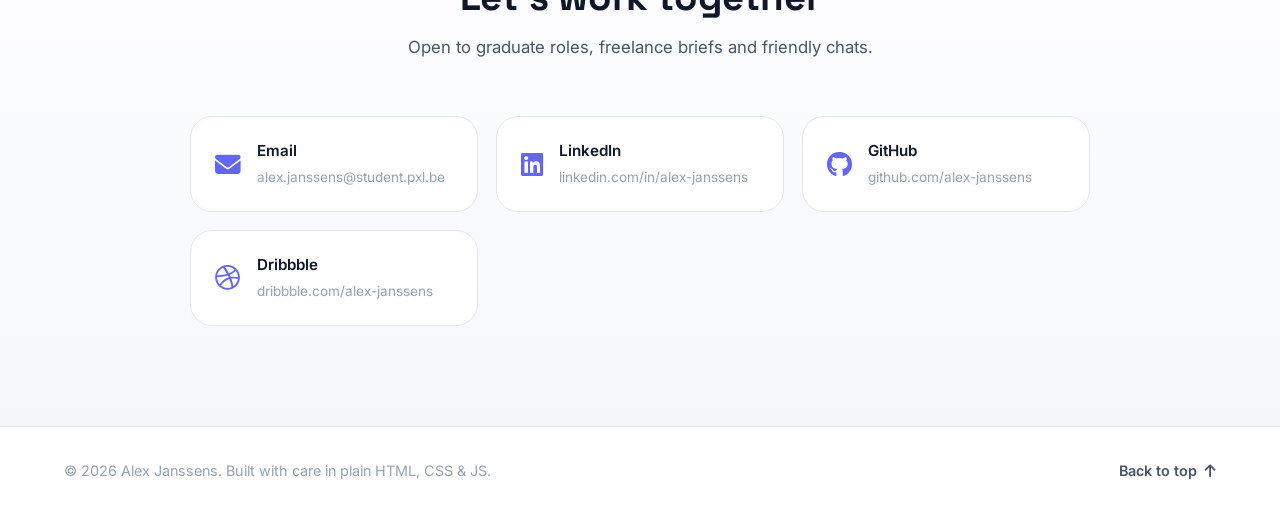
==== commit 8607eb4f: "upload nieuwe site" ====
--- a/index.html
+++ b/index.html
@@ -242,7 +242,7 @@
     </div>
 
     <div class="extra-projects">
-      <h3>Additional side projects</h3>
+      <h3>Persoonlijke projecten</h3>
       <div class="mini-projects">
         <div class="mini-card"><i class="fa-solid fa-cloud-sun"></i><div><h4>Tinyweather</h4><p>A 3 KB no-JS weather widget you can drop into any blog.</p></div></div>
         <div class="mini-card"><i class="fa-solid fa-keyboard"></i><div><h4>Keycap.io</h4><p>Open-source mechanical keyboard layout visualizer.</p></div></div>
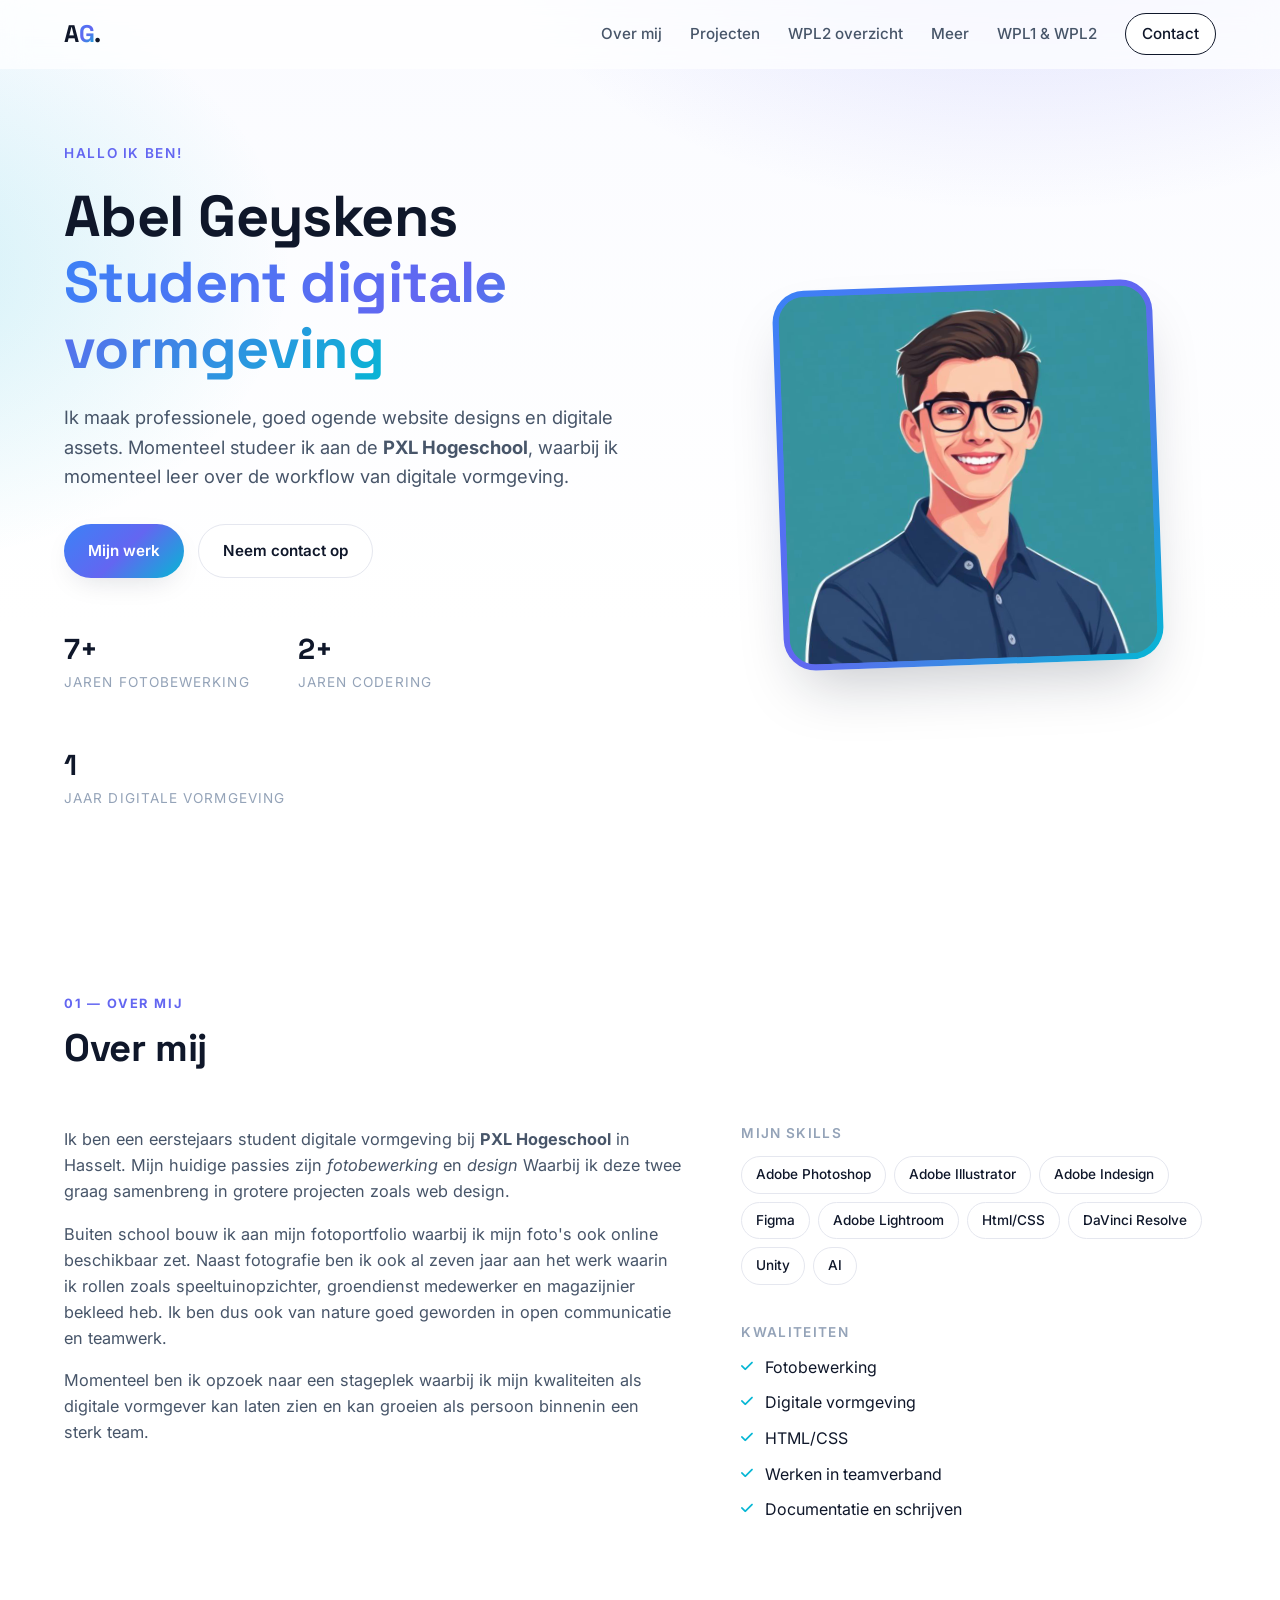
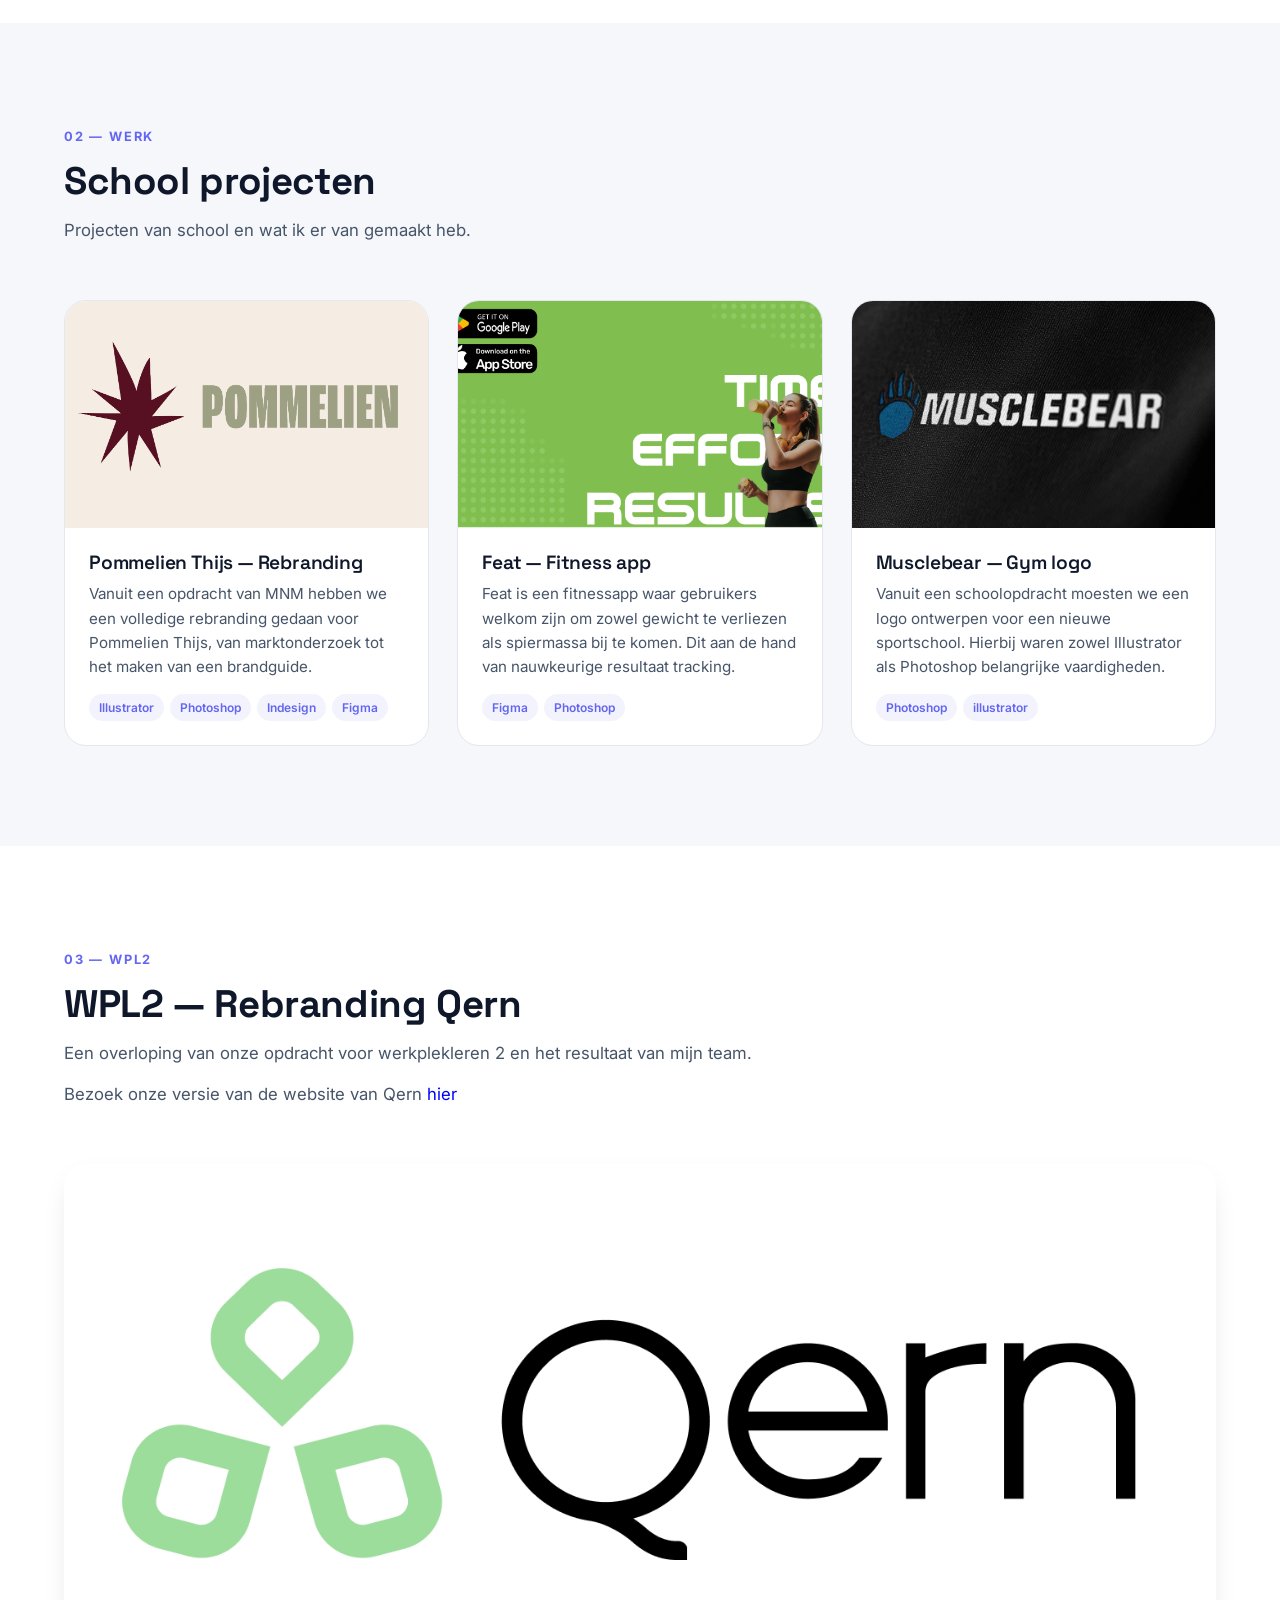
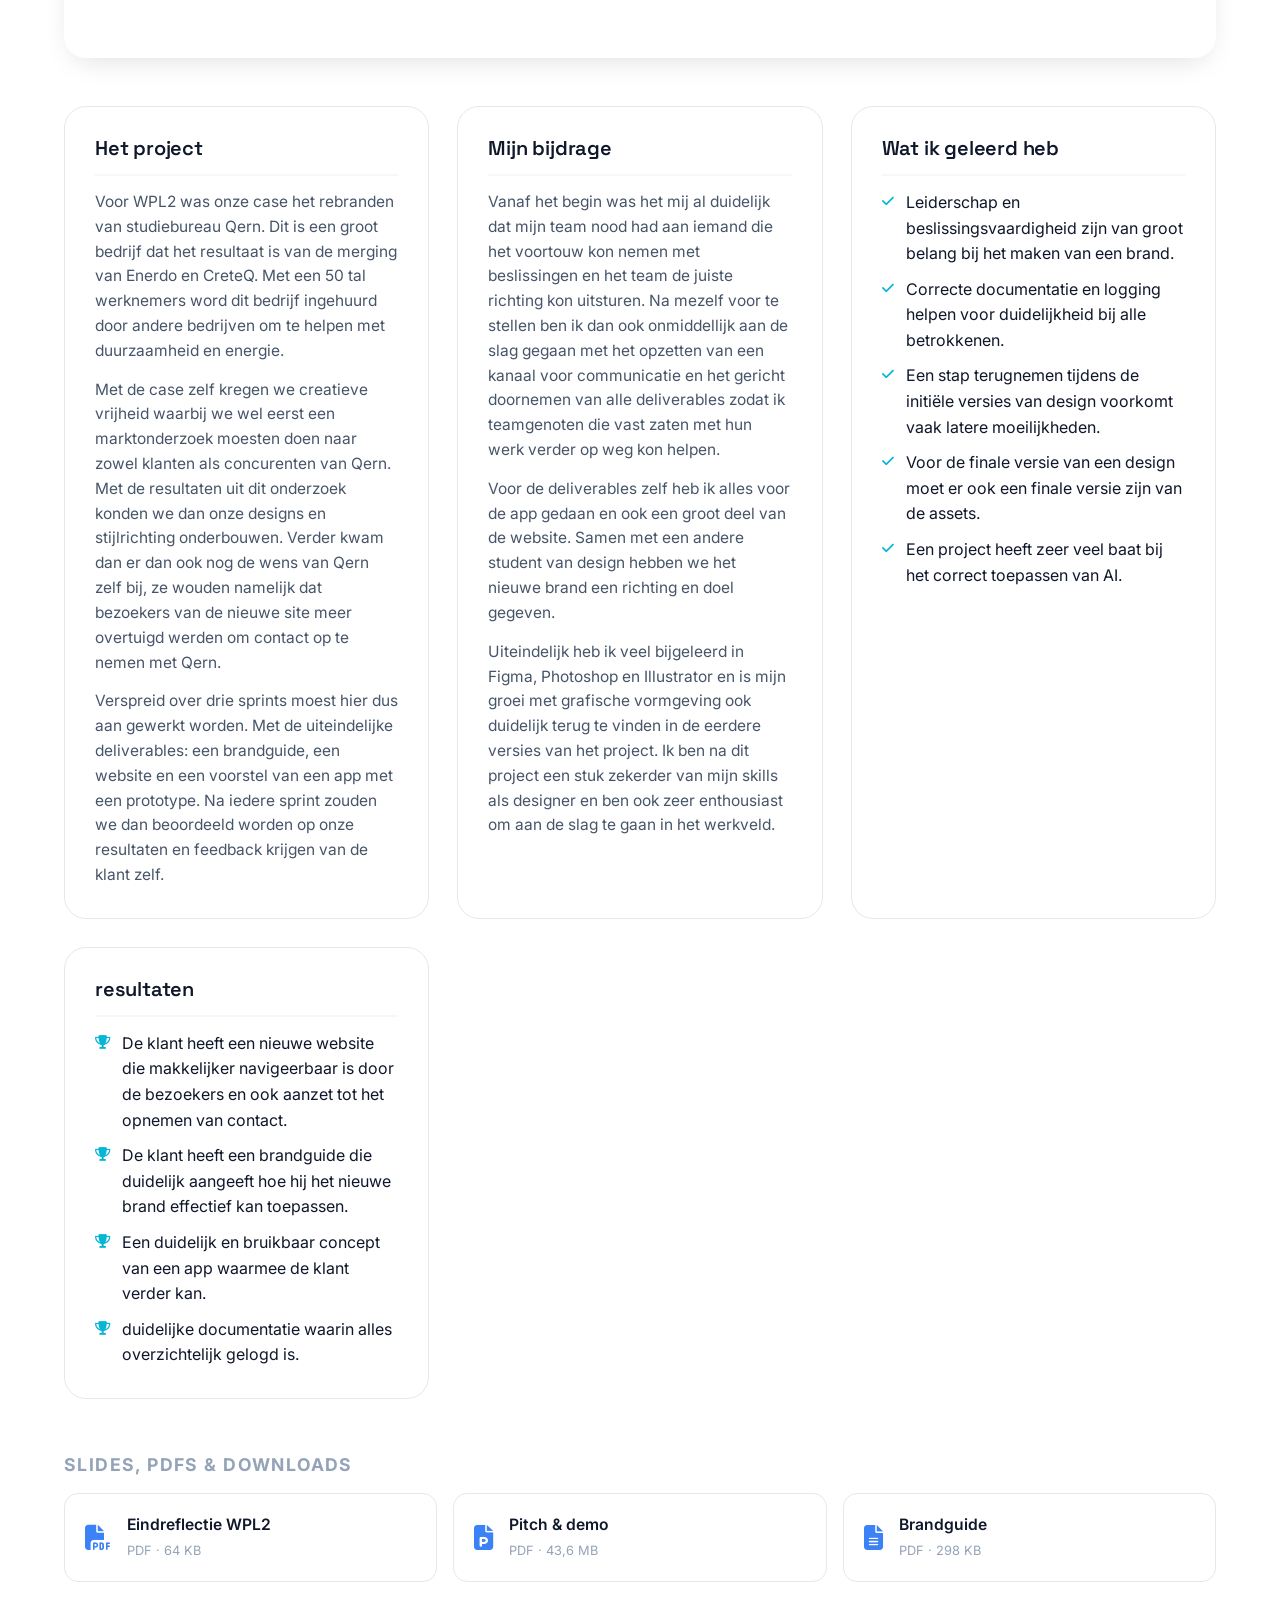
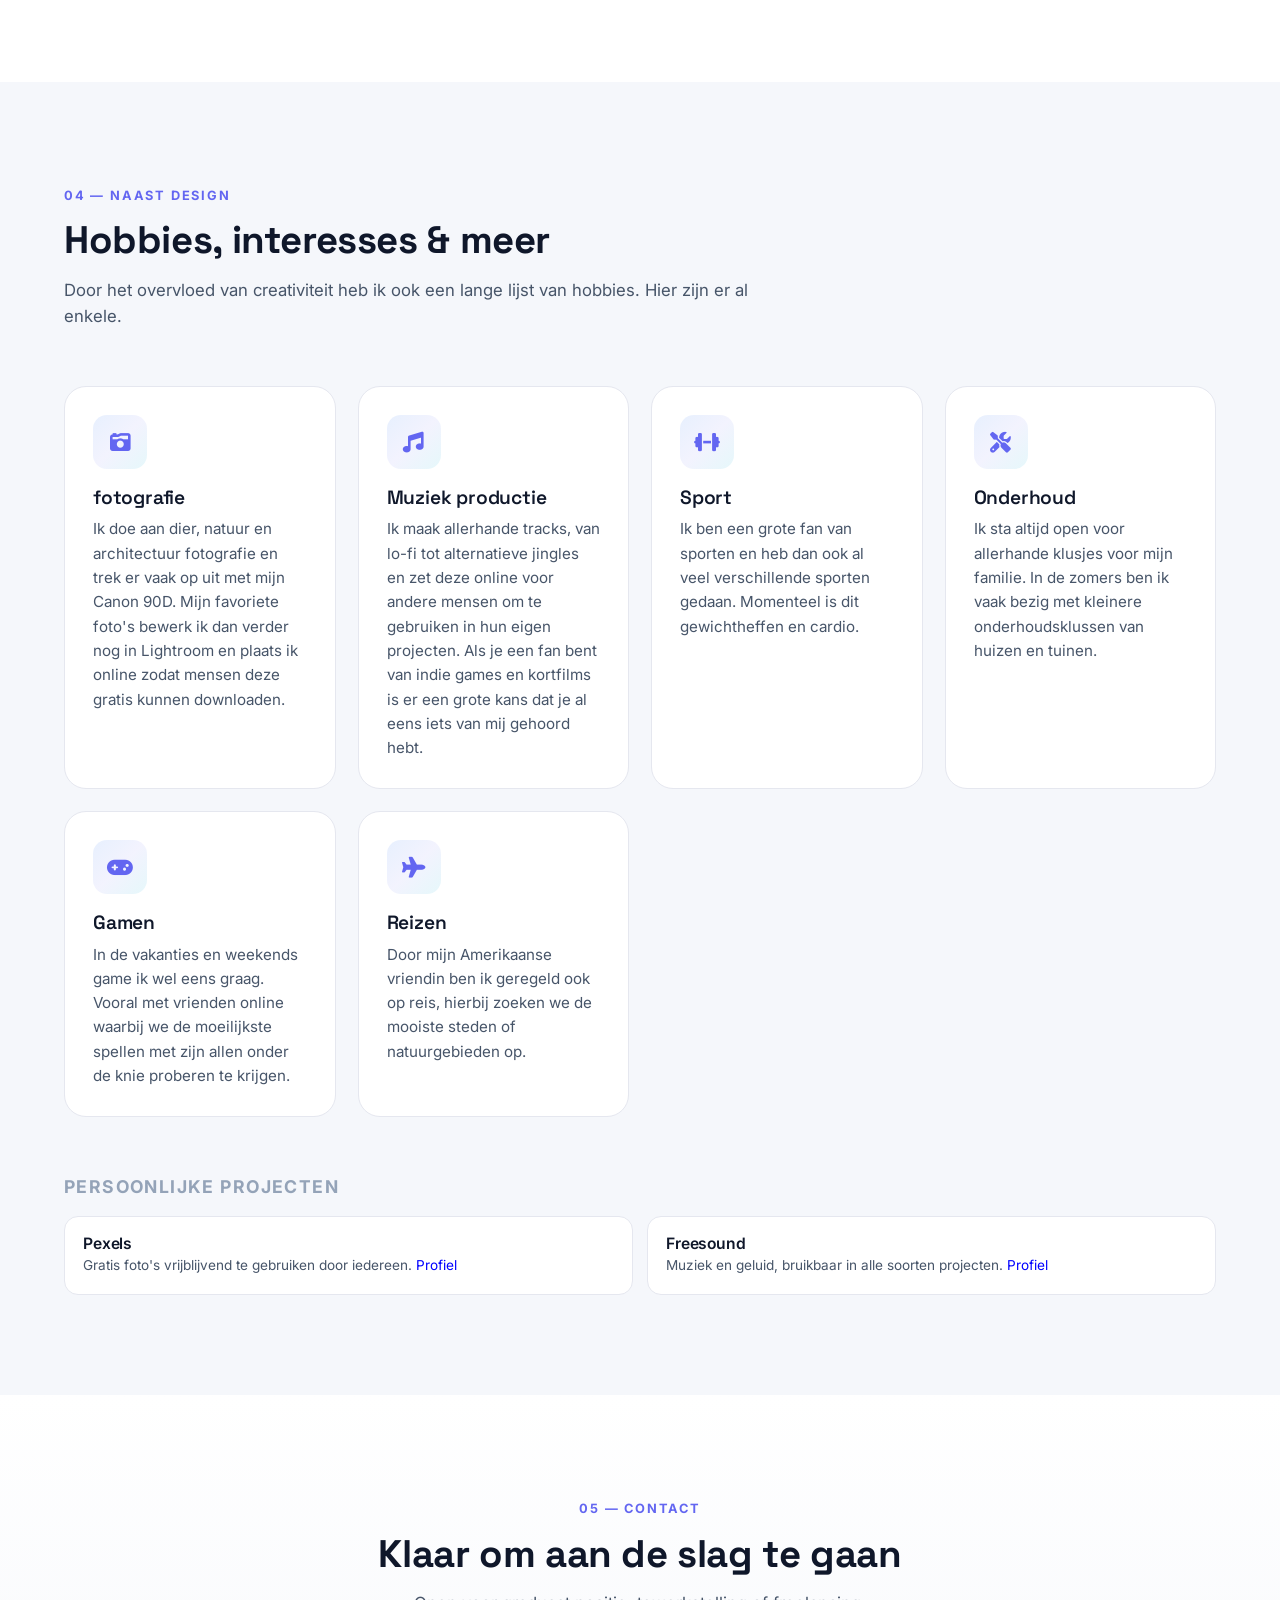
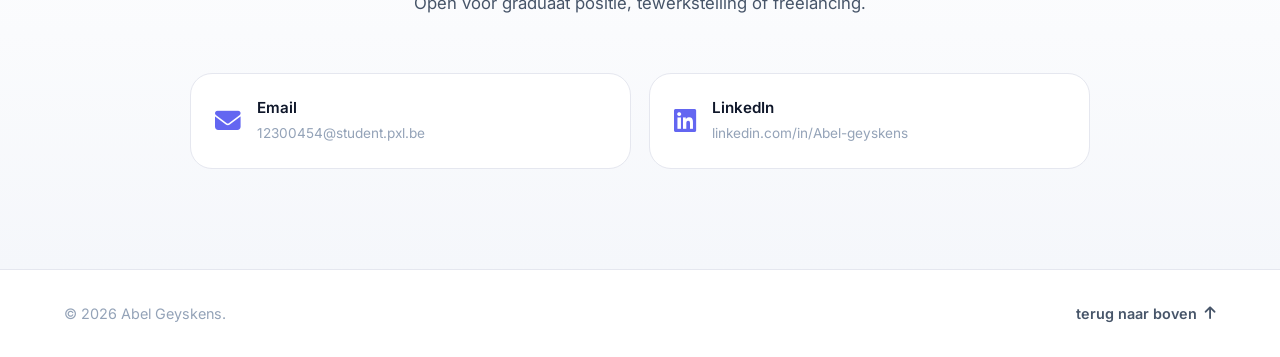
==== commit 6b7886b3: "upload nieuwe site" ====
--- a/index.html
+++ b/index.html
@@ -244,10 +244,30 @@
     <div class="extra-projects">
       <h3>Persoonlijke projecten</h3>
       <div class="mini-projects">
-        <div class="mini-card"><i class="fa-solid fa-cloud-sun"></i><div><h4>Tinyweather</h4><p>A 3 KB no-JS weather widget you can drop into any blog.</p></div></div>
-        <div class="mini-card"><i class="fa-solid fa-keyboard"></i><div><h4>Keycap.io</h4><p>Open-source mechanical keyboard layout visualizer.</p></div></div>
-        <div class="mini-card"><i class="fa-solid fa-leaf"></i><div><h4>GreenPing</h4><p>Browser extension that estimates a page's carbon footprint.</p></div></div>
-        <div class="mini-card"><i class="fa-solid fa-clock"></i><div><h4>Pomos</h4><p>Minimal Pomodoro timer PWA with weekly stats.</p></div></div>
+        <div class="mini-card">
+          <div>
+            <h4>Pexels</h4>
+            <p>
+              Gratis foto's vrijblijvend te gebruiken door iedereen.
+              <a href="https://www.pexels.com/nl-nl/@zhro-164968584/highlights/" target="_blank" rel="noopener noreferrer" style="color: blue;">
+                Profiel
+              </a>
+            </p>
+          </div>
+        </div>
+        <div class="mini-projects">
+          <div class="mini-card">
+            <div>
+              <h4>Freesound</h4>
+              <p>
+                Muziek en geluid, bruikbaar in alle soorten projecten.
+                <a href="https://freesound.org/people/ZHR%C3%98/" target="_blank" rel="noopener noreferrer" style="color: blue;">
+                  Profiel
+                </a>
+              </p>
+            </div>
+          </div>
+        </div>
       </div>
     </div>
   </div>
@@ -258,25 +278,17 @@
   <div class="container">
     <div class="section-head center">
       <span class="kicker">05 — Contact</span>
-      <h2>Let's work together</h2>
-      <p class="sub">Open to graduate roles, freelance briefs and friendly chats.</p>
+      <h2>Klaar om aan de slag te gaan</h2>
+      <p class="sub">Open voor graduaat positie, tewerkstelling of freelancing.</p>
     </div>
     <div class="contact-grid">
-      <a href="mailto:alex.janssens@student.pxl.be" class="contact-card">
+      <a href="mailto:abel.geyskens@student.pxl.be" class="contact-card">
         <i class="fa-solid fa-envelope"></i>
-        <div><strong>Email</strong><span>alex.janssens@student.pxl.be</span></div>
+        <div><strong>Email</strong><span>12300454@student.pxl.be</span></div>
       </a>
-      <a href="https://www.linkedin.com/" target="_blank" rel="noopener" class="contact-card">
+      <a href="https://www.linkedin.com/in/abel-geyskens-a76832412/" target="_blank" rel="noopener" class="contact-card">
         <i class="fa-brands fa-linkedin"></i>
-        <div><strong>LinkedIn</strong><span>linkedin.com/in/alex-janssens</span></div>
-      </a>
-      <a href="https://github.com/" target="_blank" rel="noopener" class="contact-card">
-        <i class="fa-brands fa-github"></i>
-        <div><strong>GitHub</strong><span>github.com/alex-janssens</span></div>
-      </a>
-      <a href="https://dribbble.com/" target="_blank" rel="noopener" class="contact-card">
-        <i class="fa-brands fa-dribbble"></i>
-        <div><strong>Dribbble</strong><span>dribbble.com/alex-janssens</span></div>
+        <div><strong>LinkedIn</strong><span>linkedin.com/in/Abel-geyskens</span></div>
       </a>
     </div>
   </div>
@@ -284,8 +296,8 @@
 
 <footer class="footer">
   <div class="container footer-inner">
-    <p>© <span id="year"></span> Alex Janssens. Built with care in plain HTML, CSS &amp; JS.</p>
-    <a href="#home" class="back-top">Back to top <i class="fa-solid fa-arrow-up"></i></a>
+    <p>© <span id="year"></span> Abel Geyskens.</p>
+    <a href="#home" class="back-top">terug naar boven<i class="fa-solid fa-arrow-up"></i></a>
   </div>
 </footer>
 
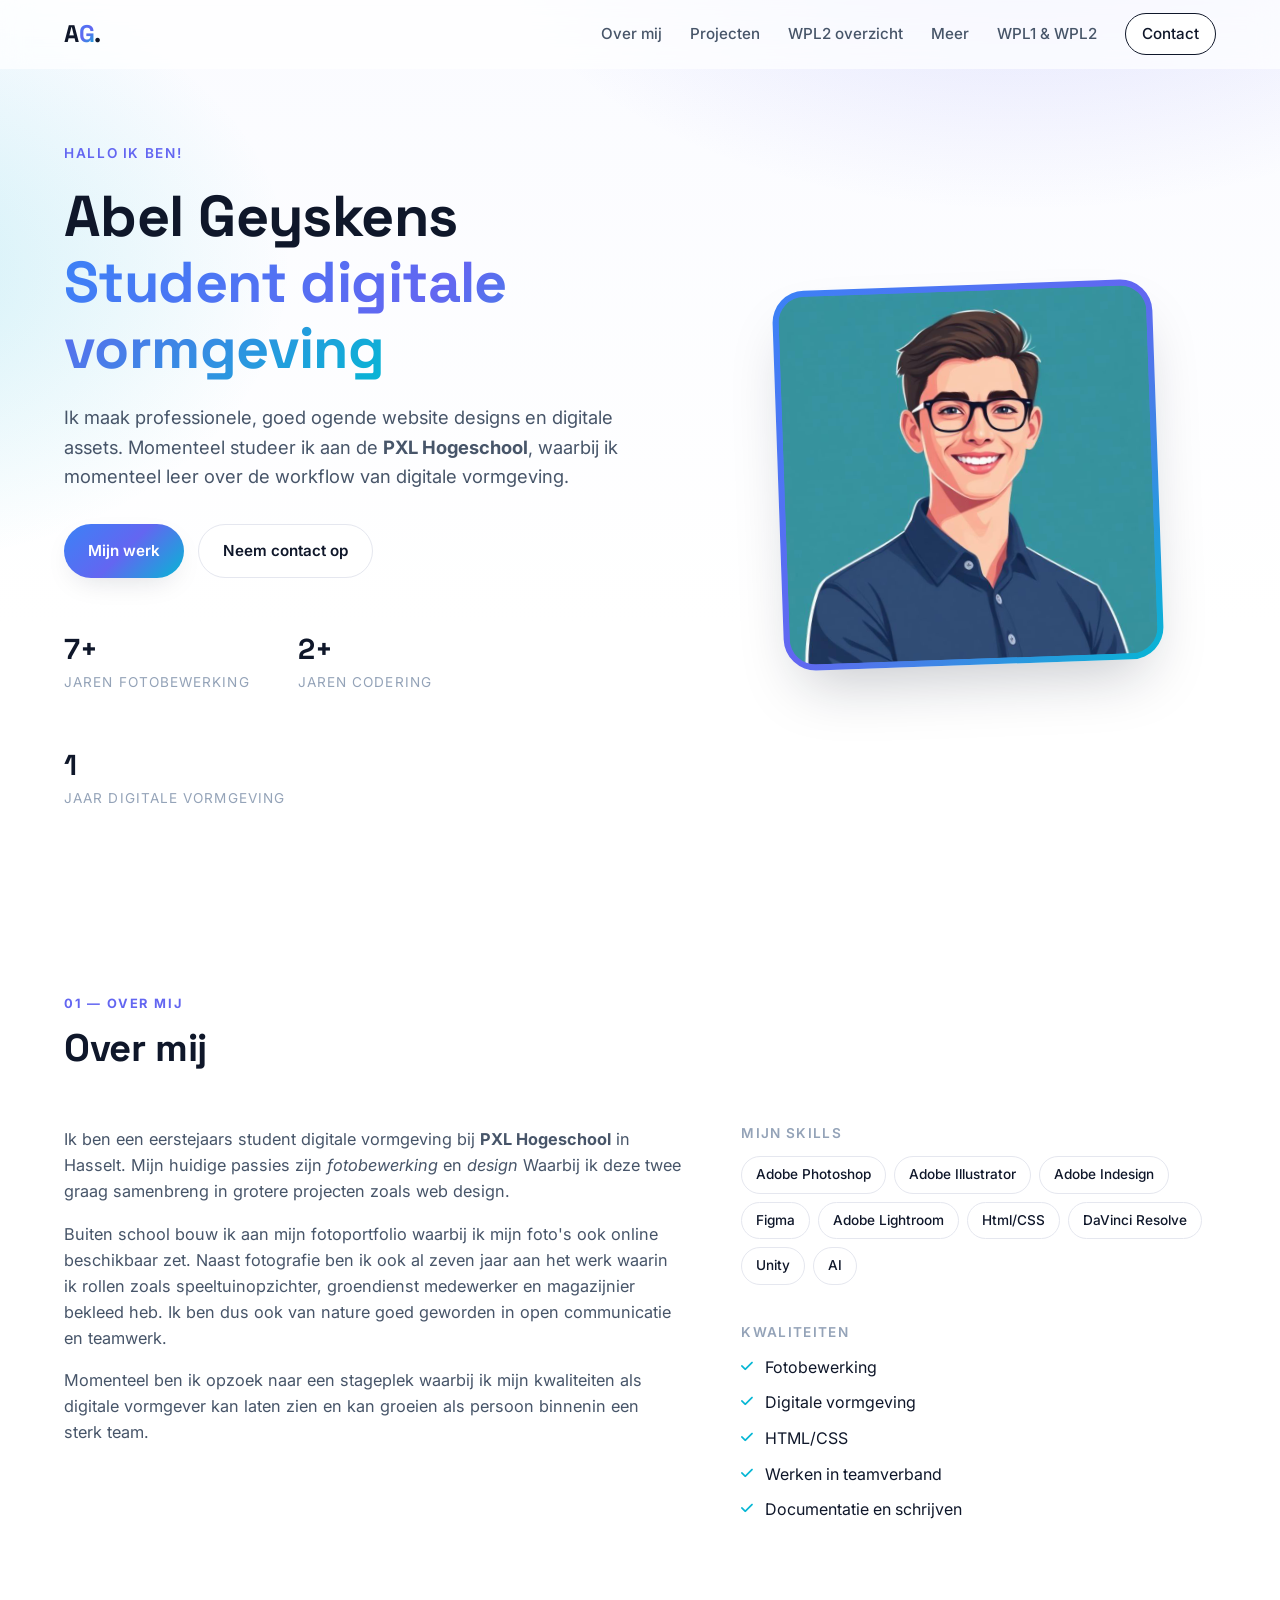
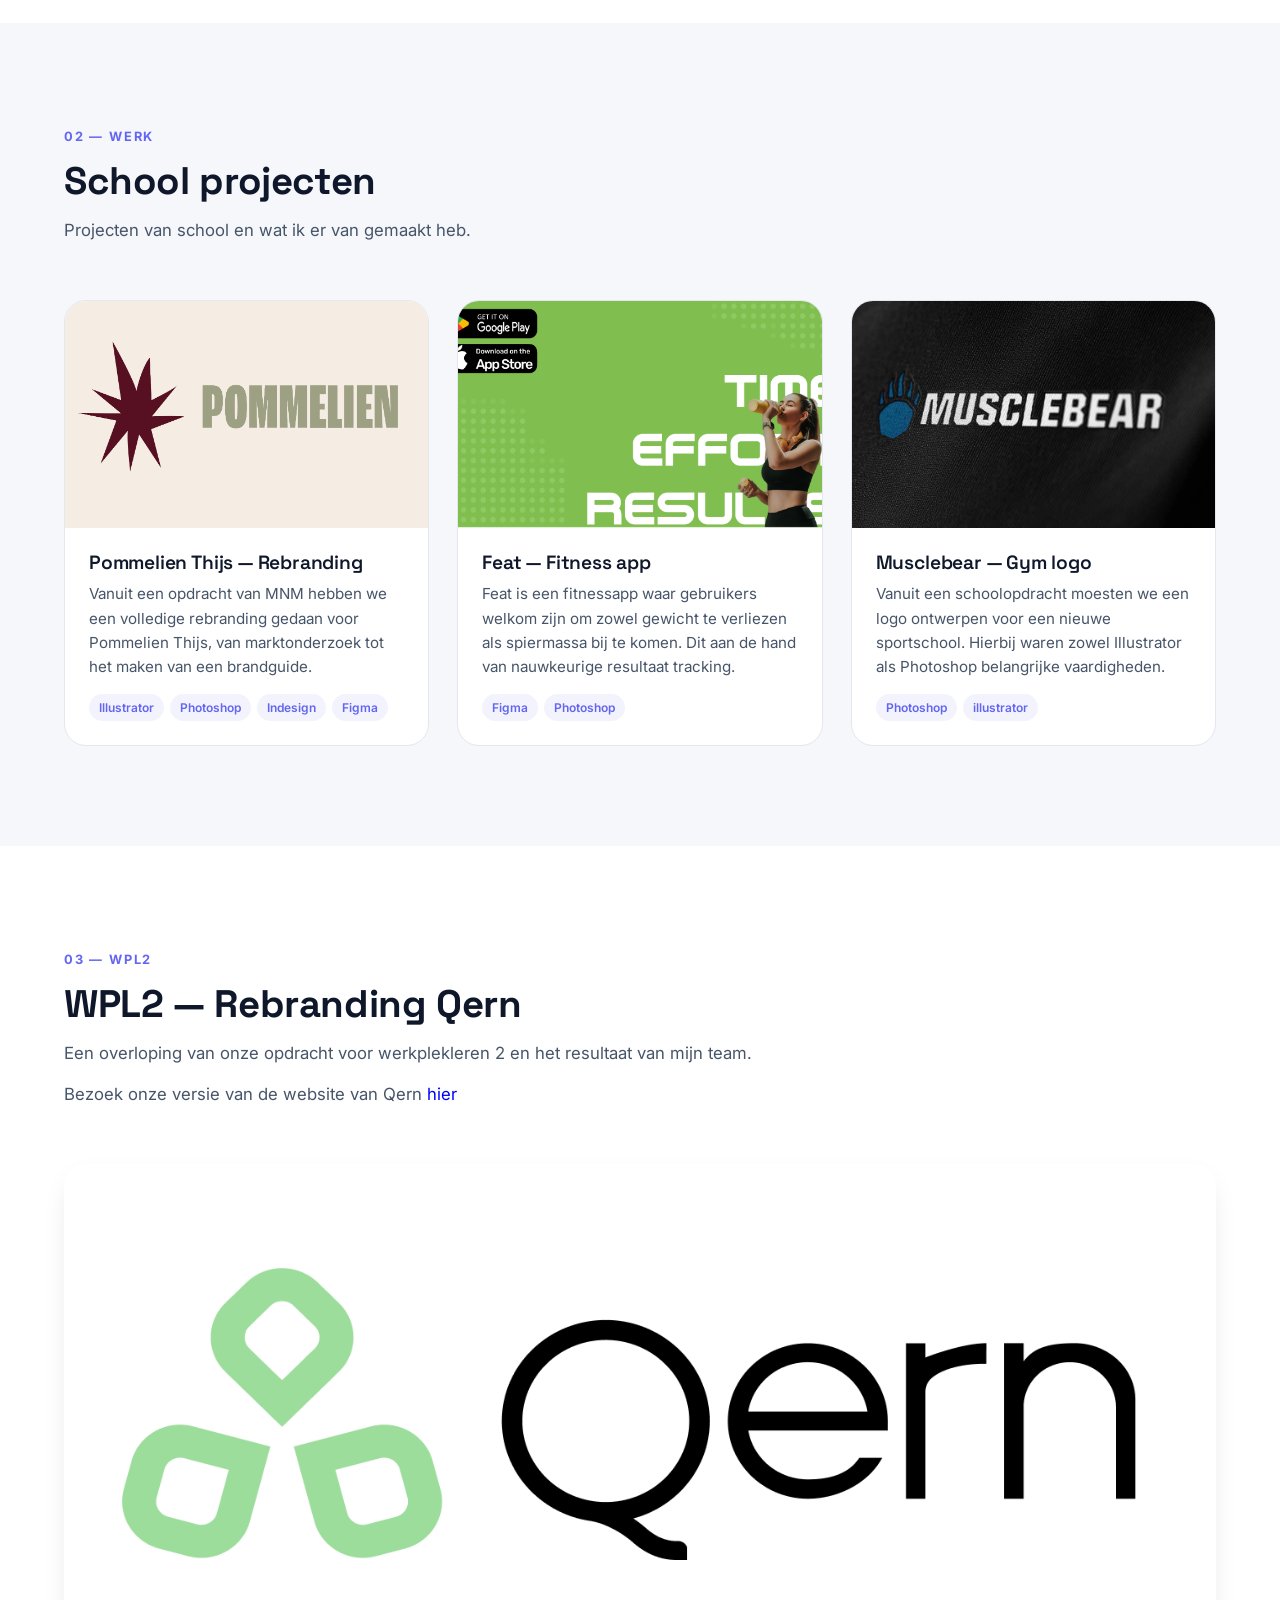
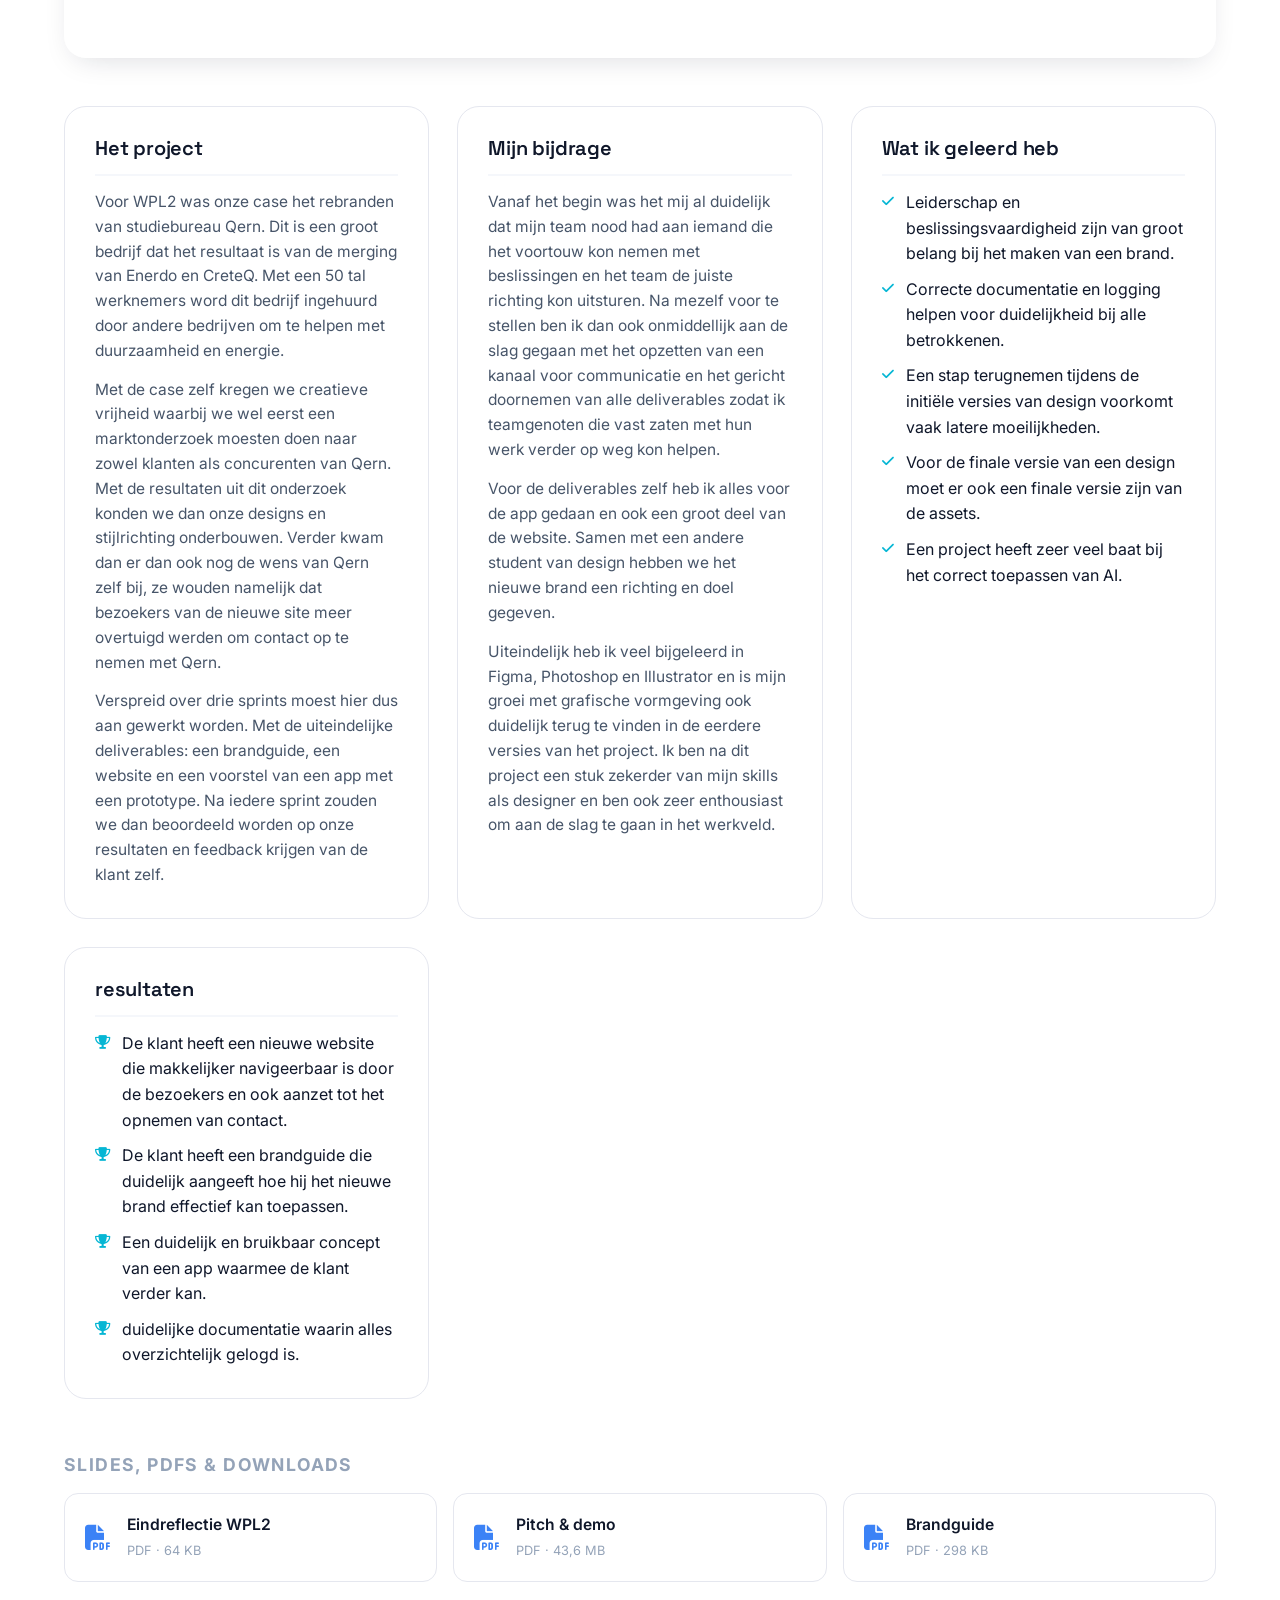
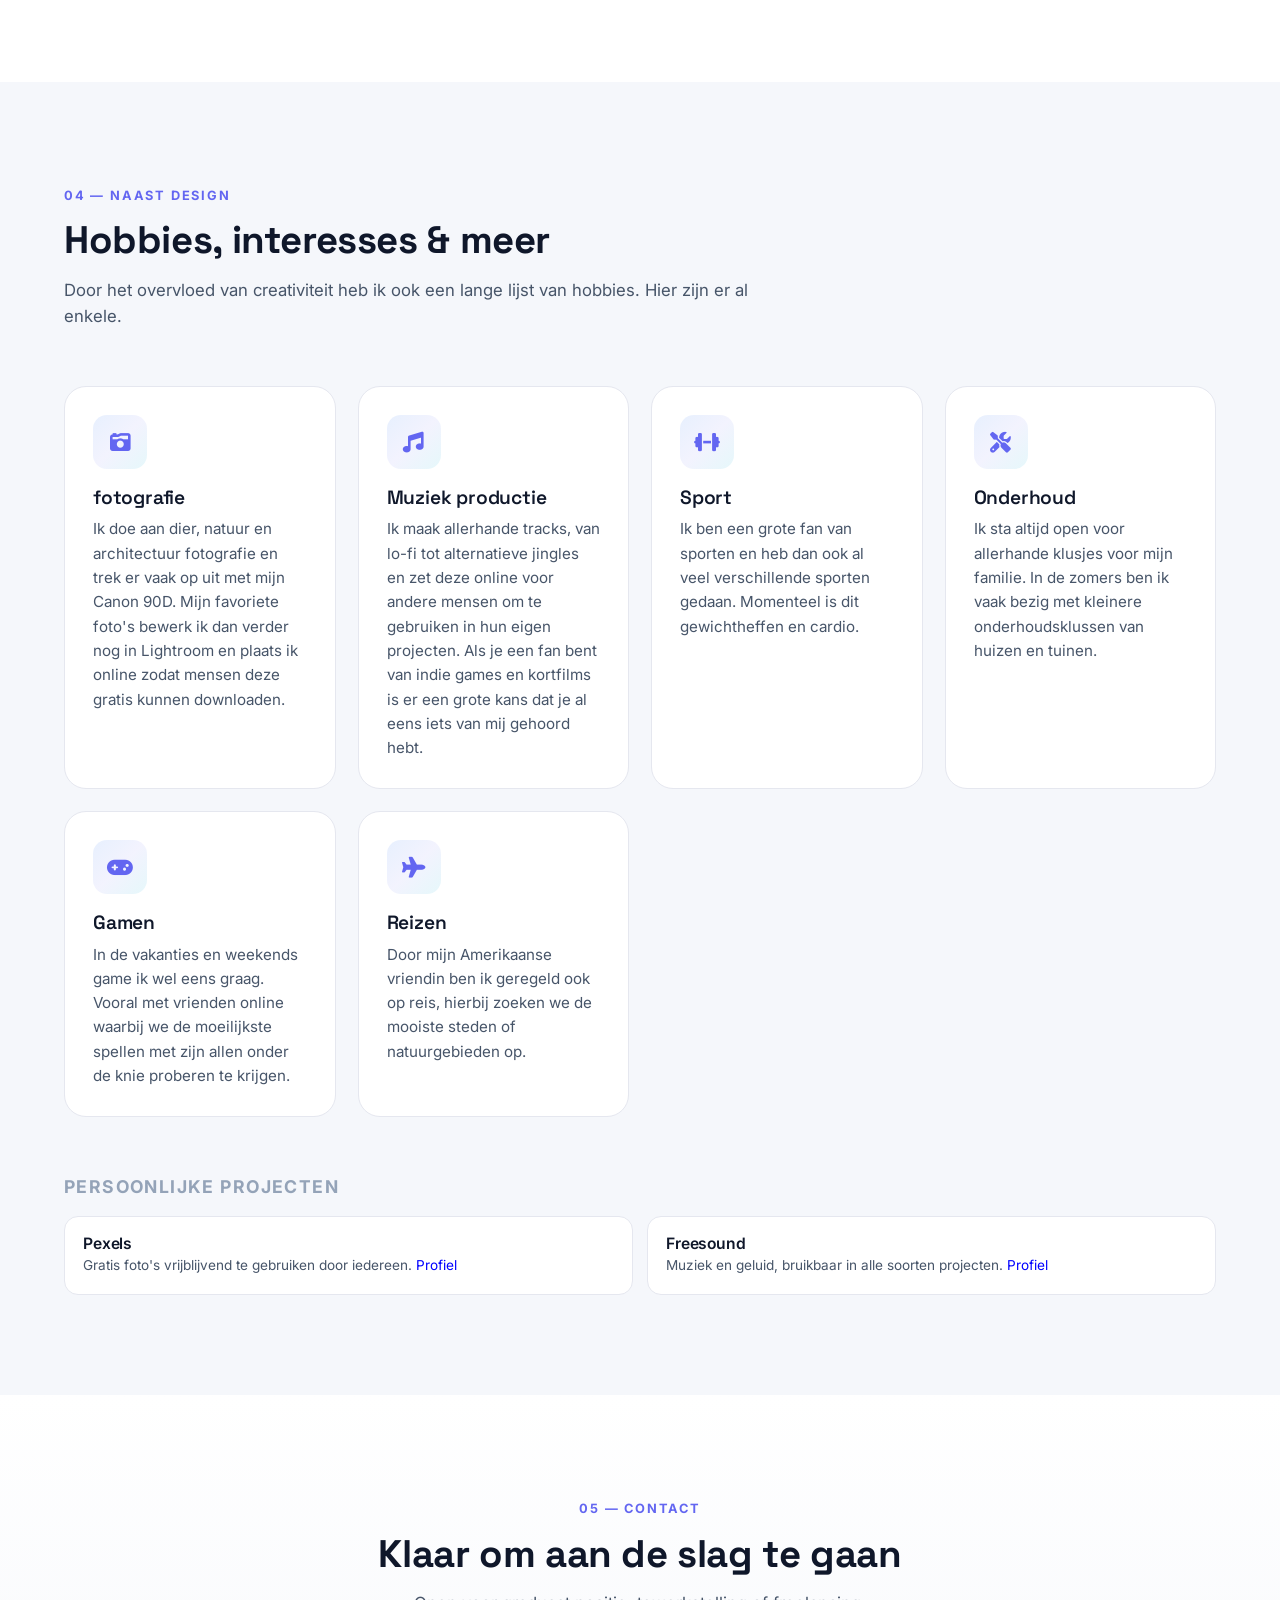
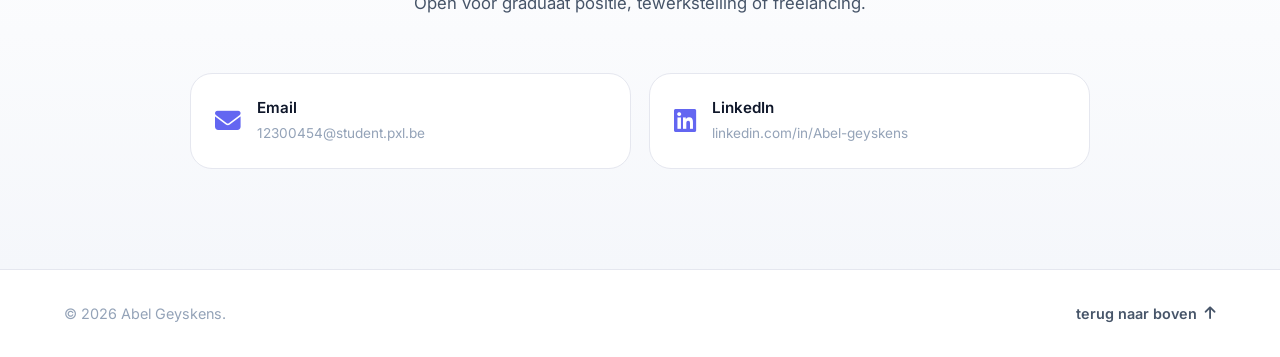
==== commit 6e8ab25f: "upload nieuwe site" ====
--- a/index.html
+++ b/index.html
@@ -187,11 +187,11 @@
           <span><strong>Eindreflectie WPL2</strong><small>PDF · 64 KB</small></span>
         </a>
         <a class="dl-card" href="downloads/wpl2-presentation.pdf" download>
-          <i class="fa-solid fa-file-powerpoint"></i>
+          <i class="fa-solid fa-file-pdf"></i>
           <span><strong>Pitch & demo</strong><small>PDF · 43,6 MB</small></span>
         </a>
         <a class="dl-card" href="downloads/Brandbook.pdf" download>
-          <i class="fa-solid fa-file-lines"></i>
+          <i class="fa-solid fa-file-pdf"></i>
           <span><strong>Brandguide</strong><small>PDF · 298 KB</small></span>
         </a>
       </div>
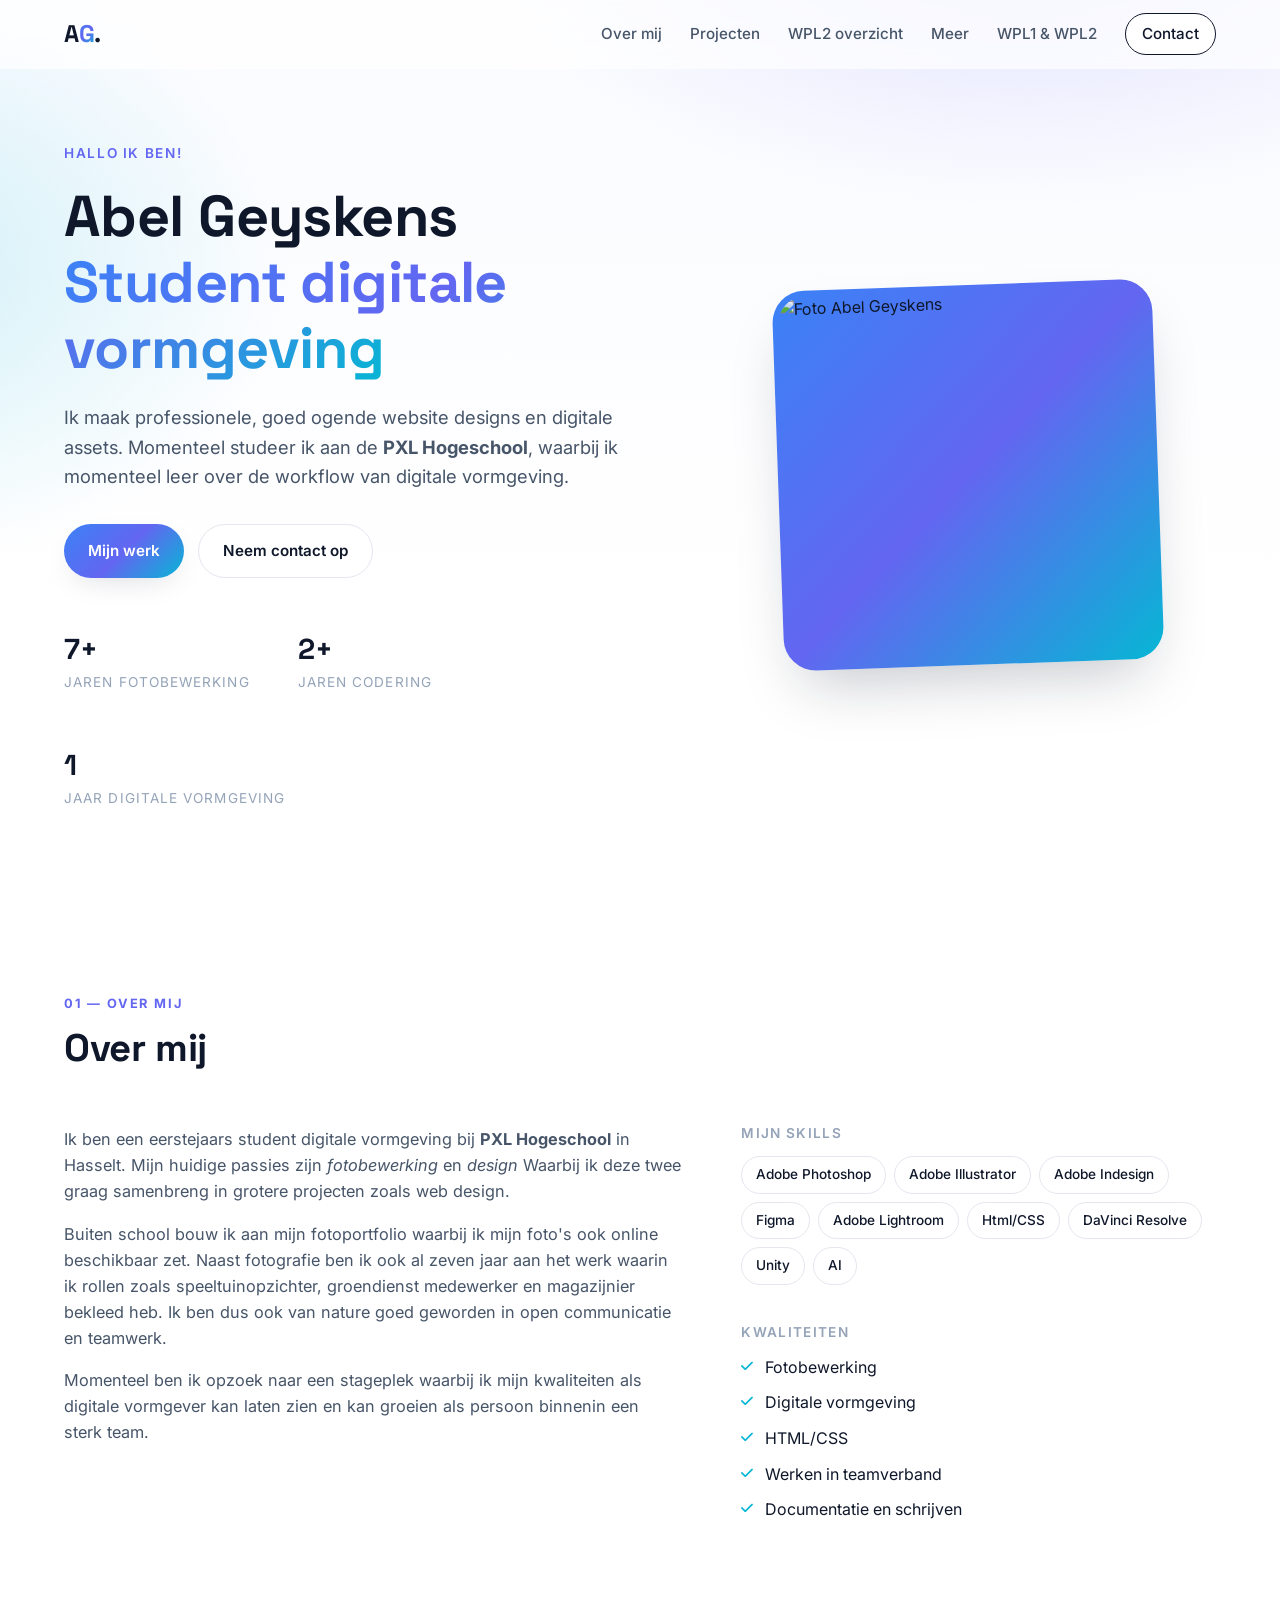
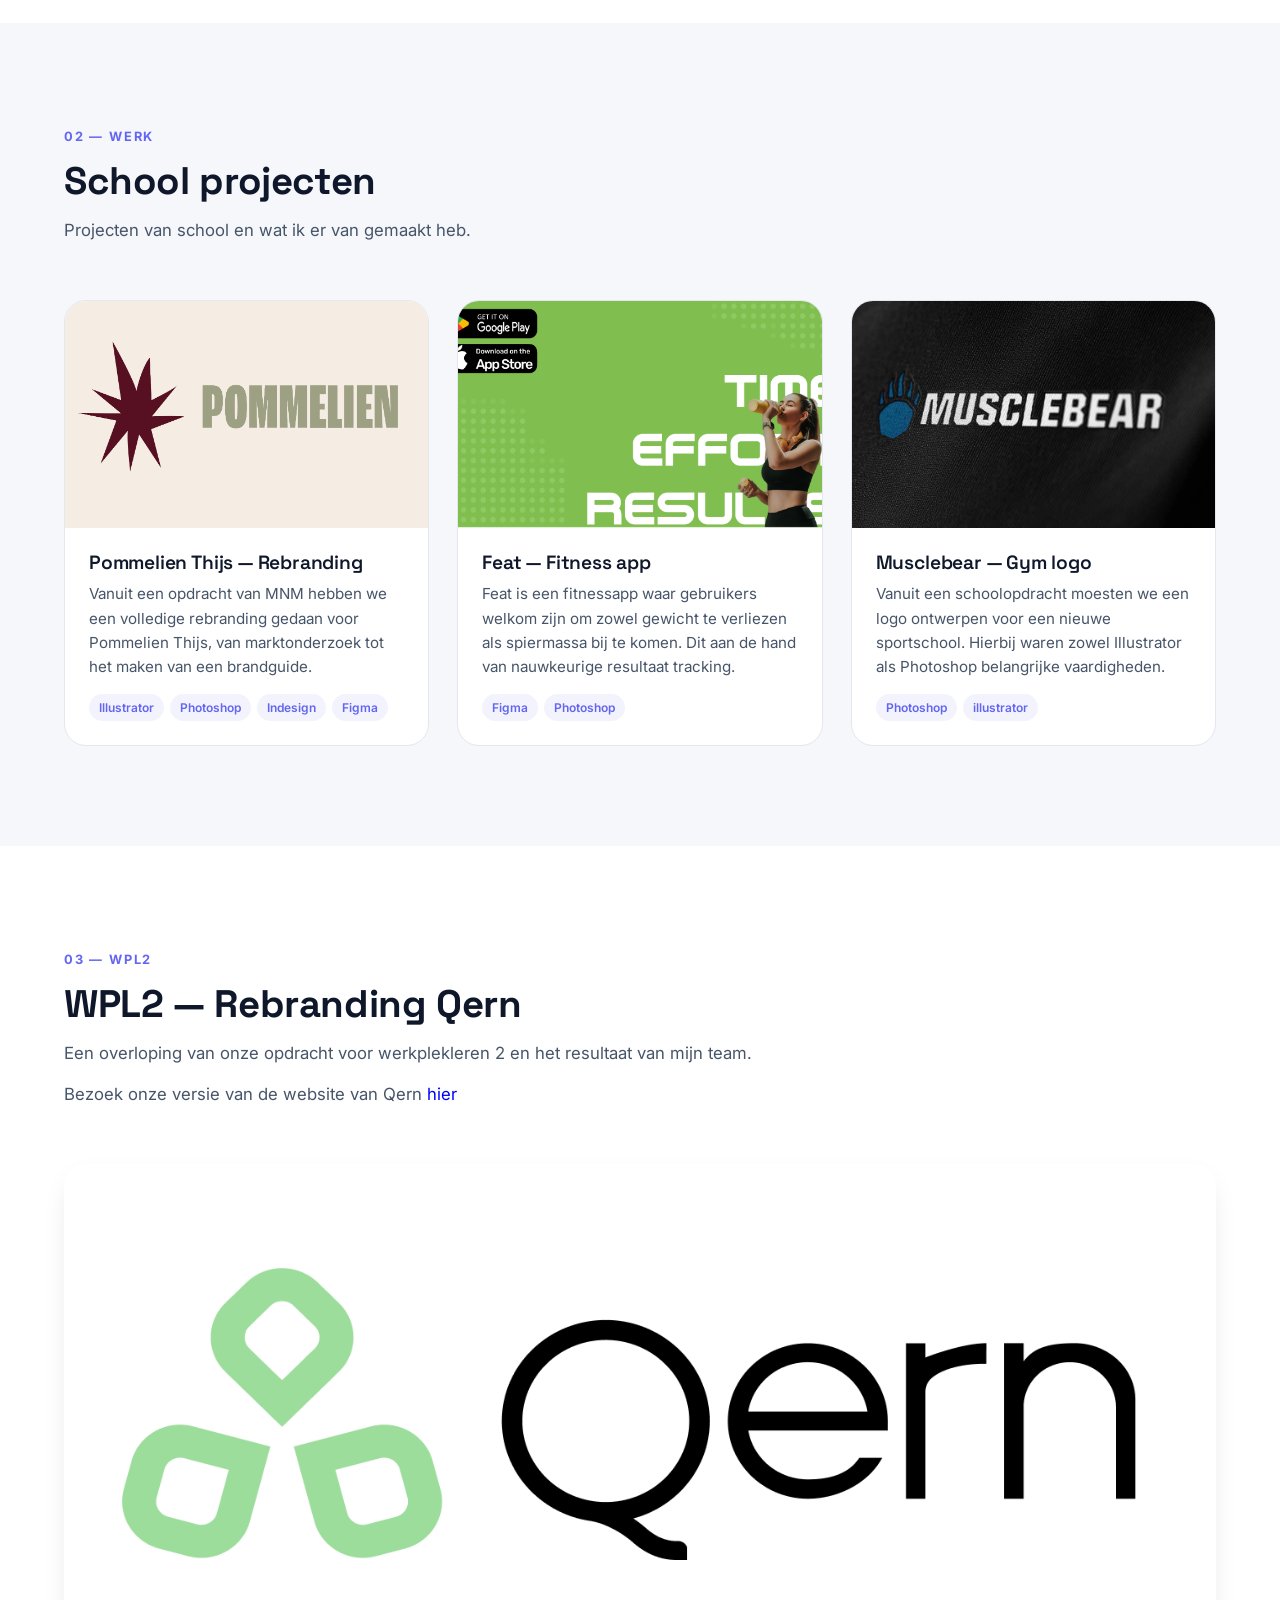
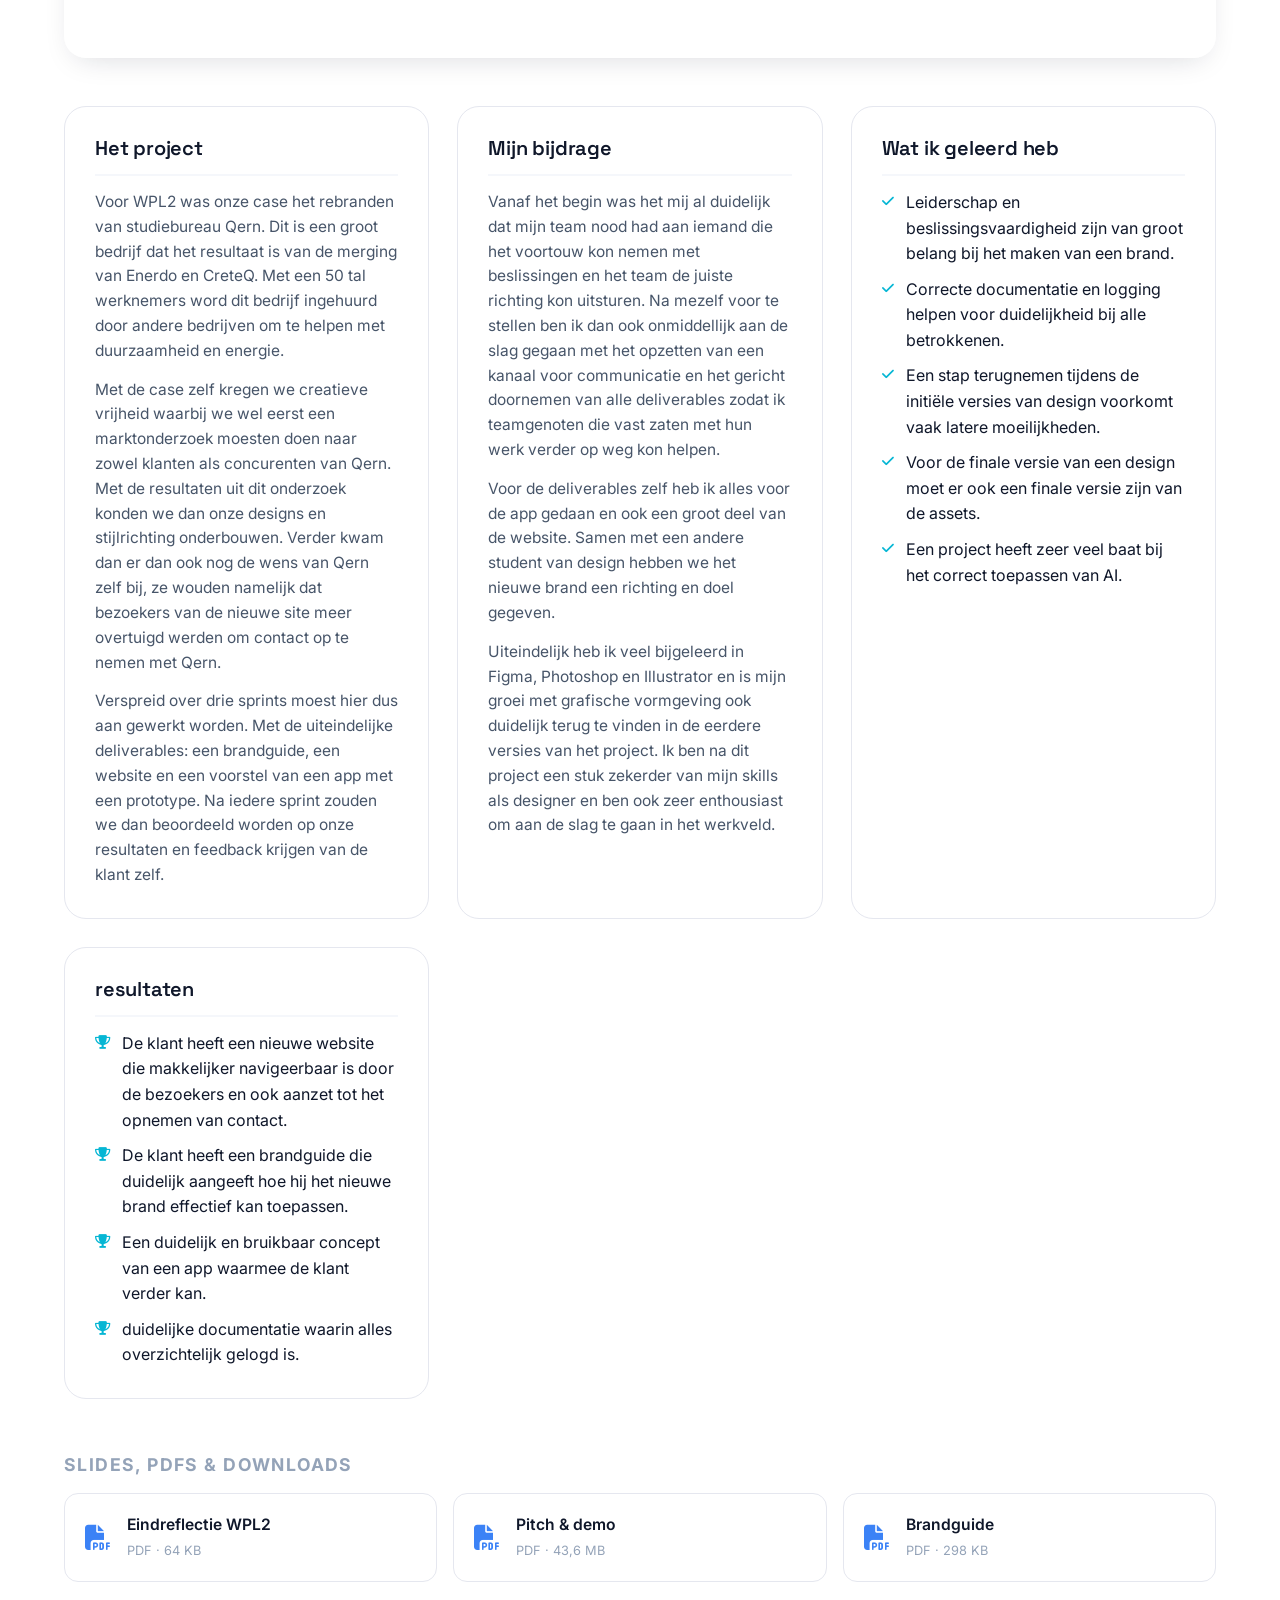
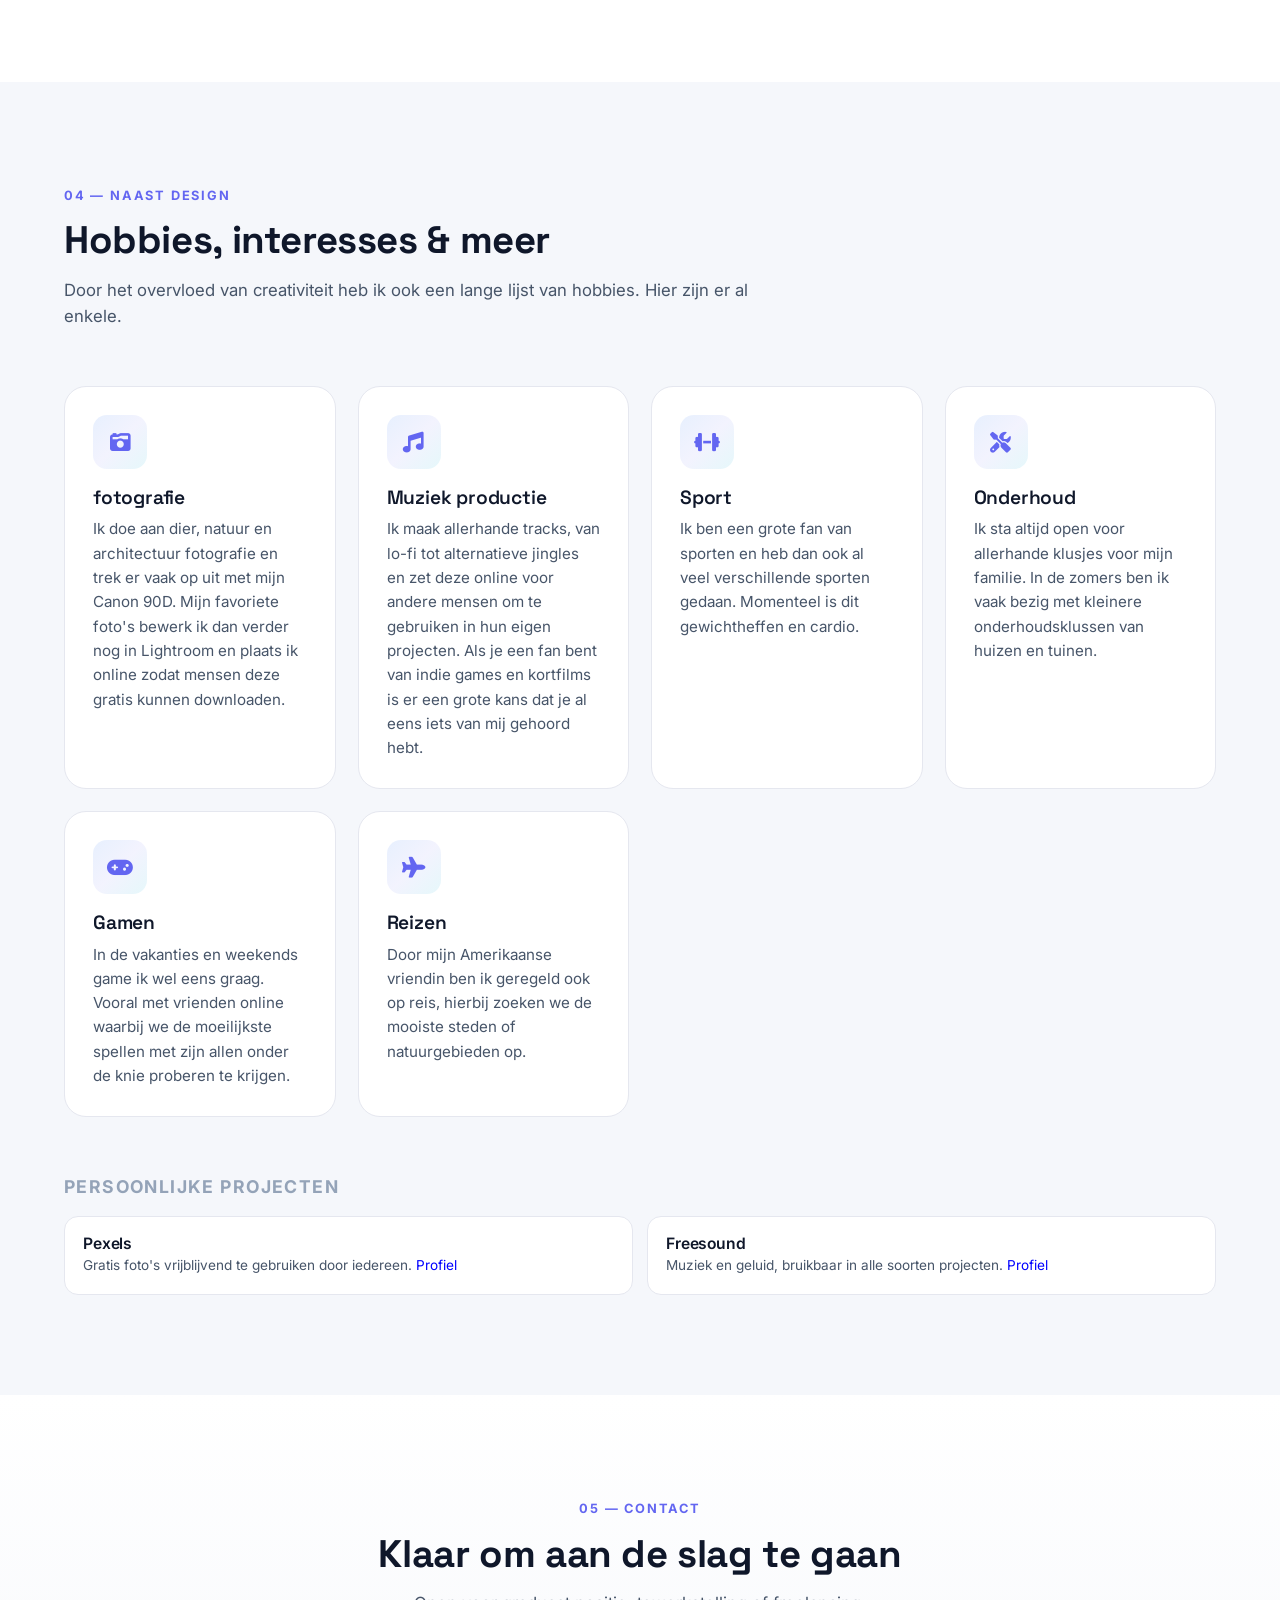
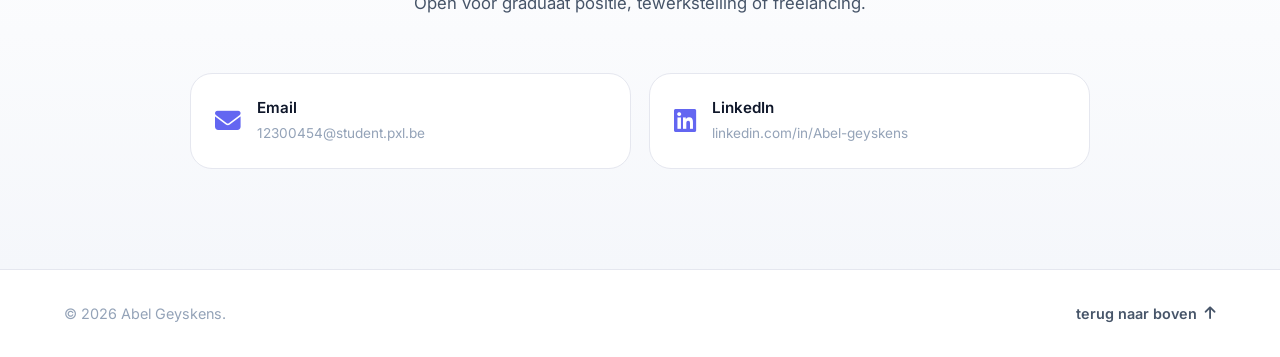
==== commit 725cc772: "upload nieuwe site" ====
--- a/index.html
+++ b/index.html
@@ -48,7 +48,7 @@
     </div>
     <div class="hero-image">
       <div class="profile-frame">
-        <img src="images/profile.jpg" alt="Portrait of Alex Janssens" />
+        <img src="images/" alt="Foto Abel Geyskens" />
       </div>
     </div>
   </div>
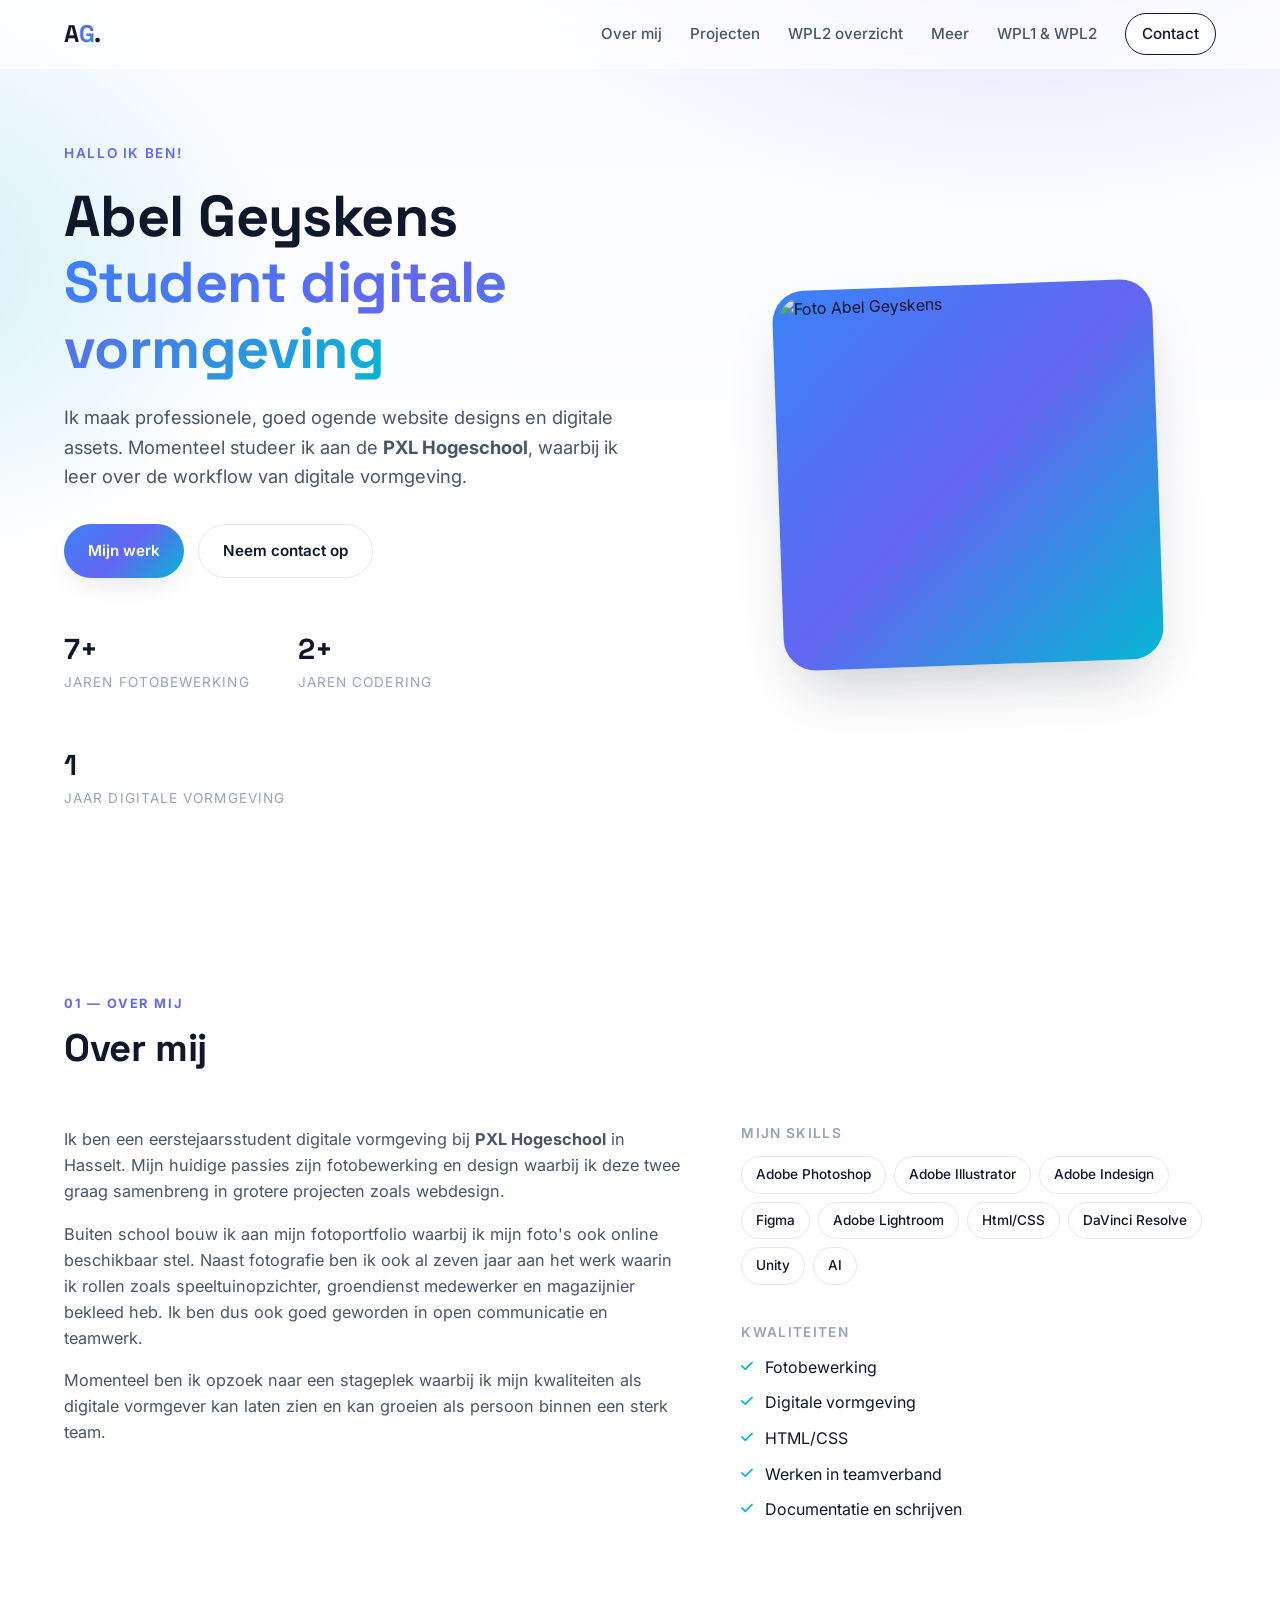
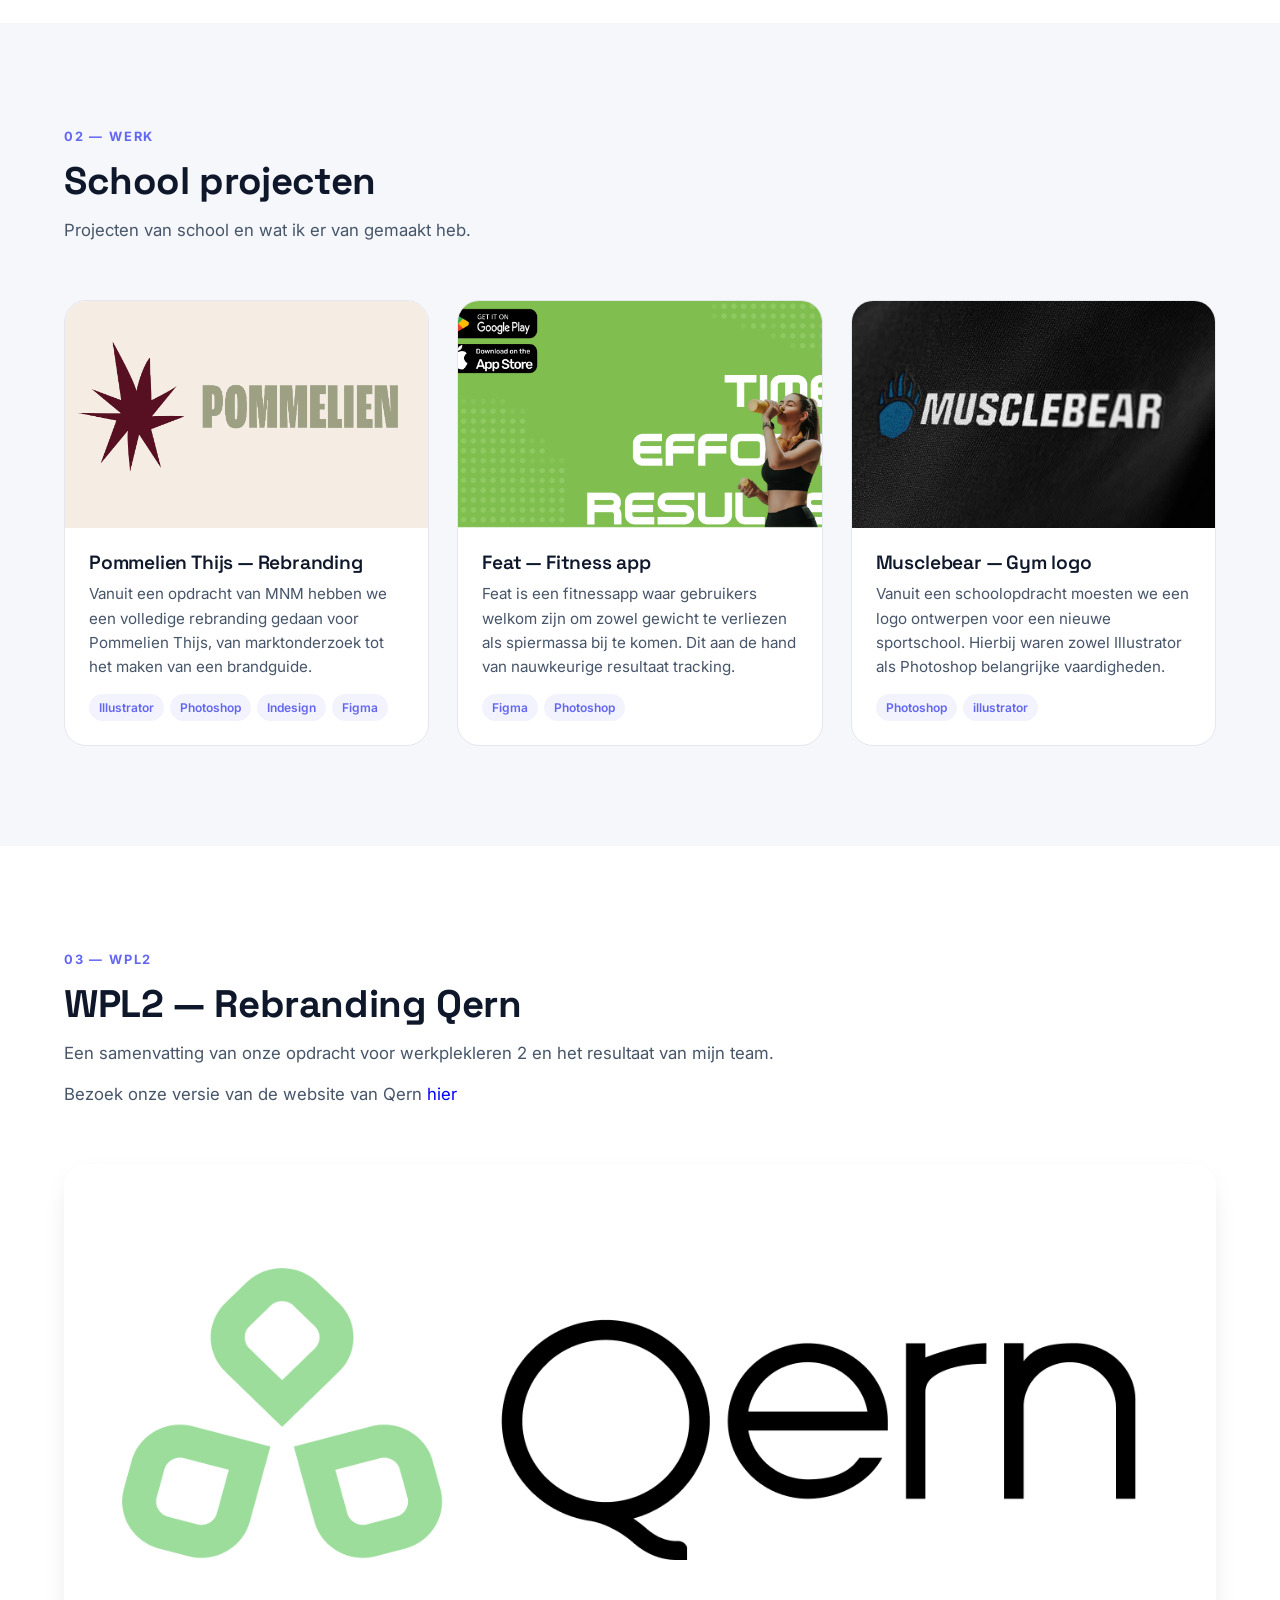
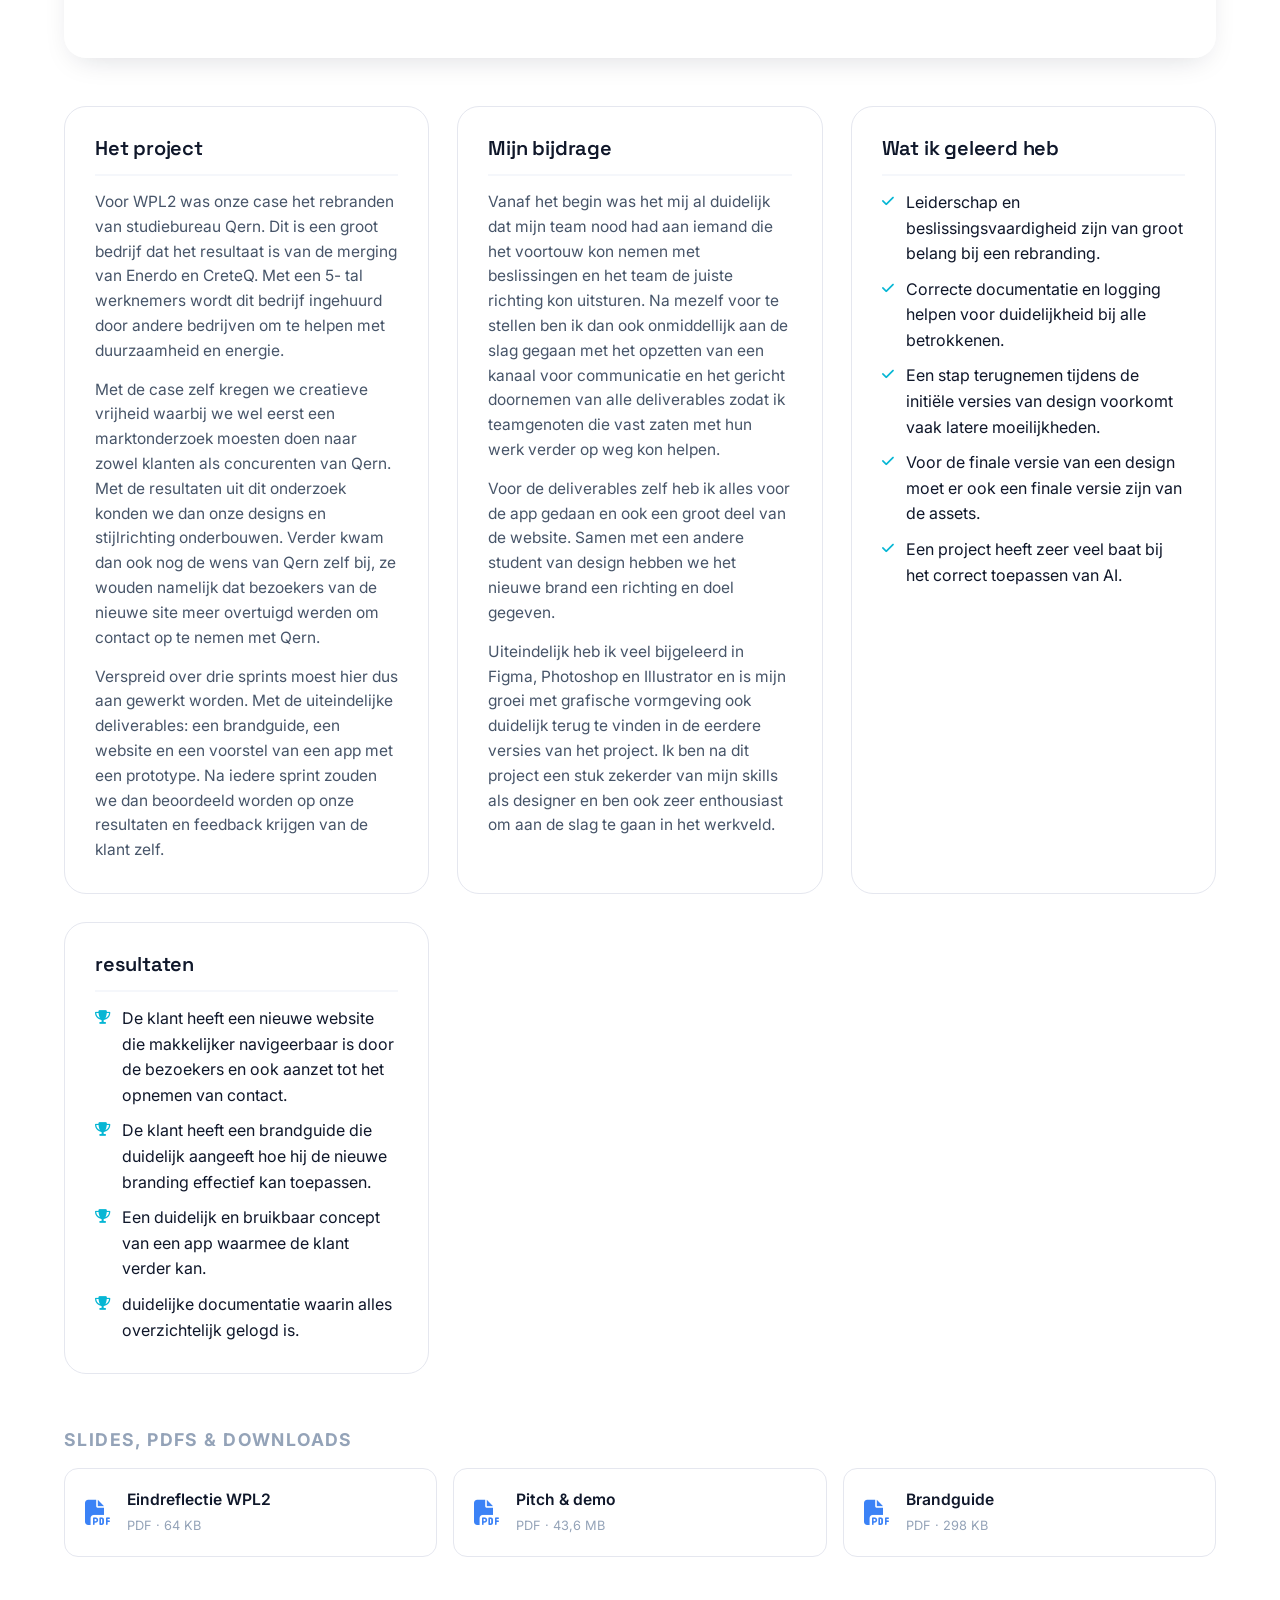
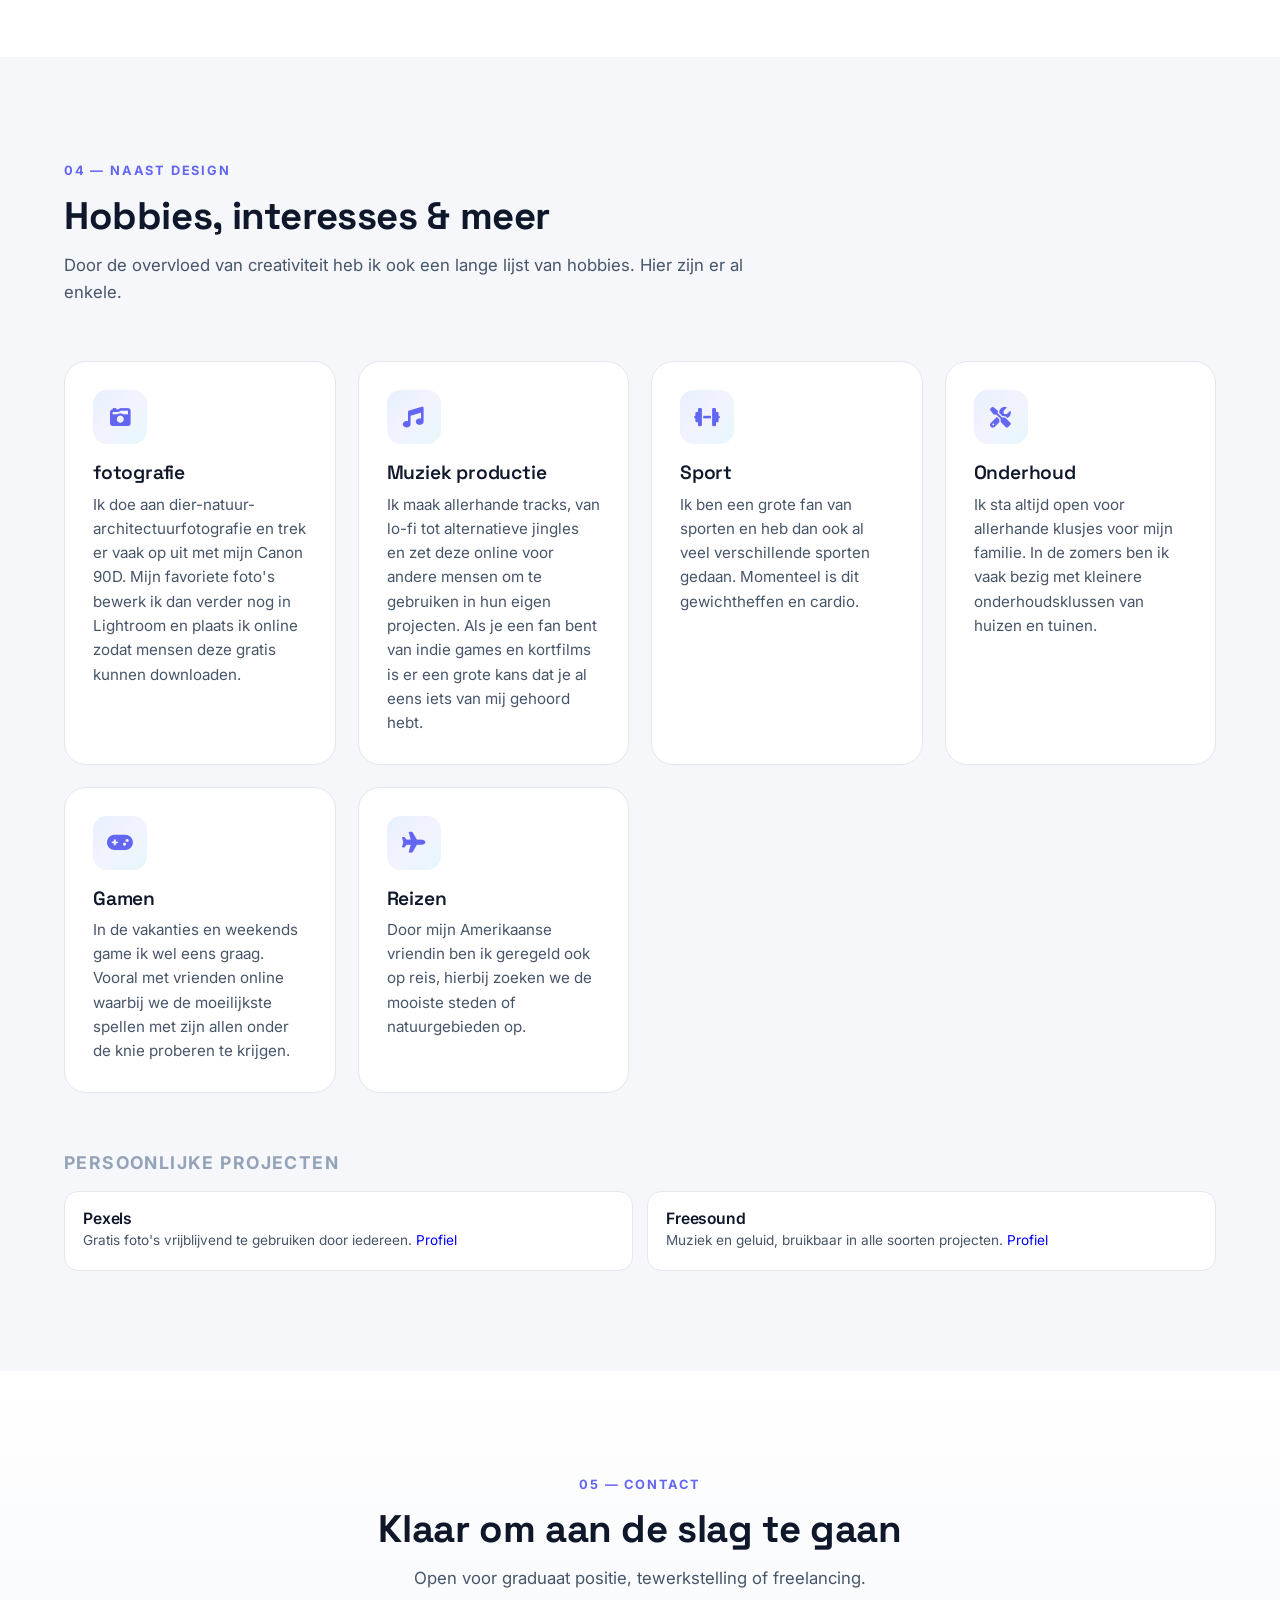
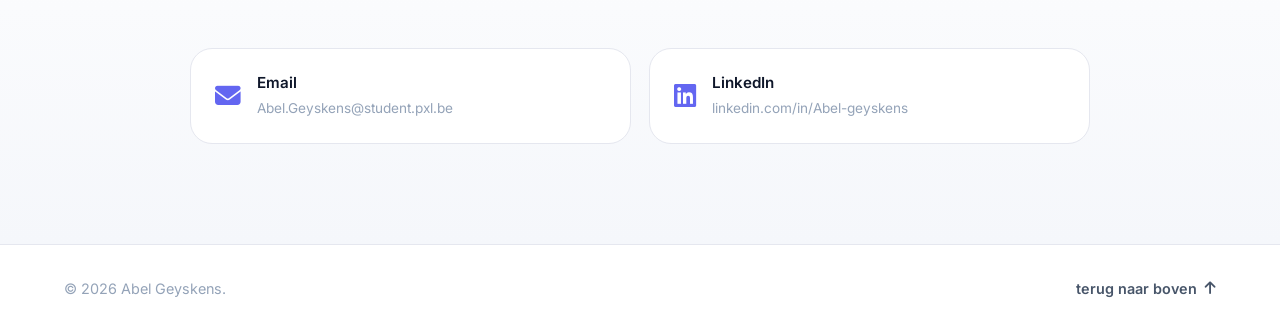
==== commit 956792b8: "upload nieuwe site" ====
--- a/index.html
+++ b/index.html
@@ -35,7 +35,7 @@
     <div class="hero-text">
       <span class="eyebrow">Hallo ik ben!</span>
       <h1>Abel Geyskens<br><span class="grad">Student digitale vormgeving</span></h1>
-      <p class="lead">Ik maak professionele, goed ogende website designs en digitale assets. Momenteel studeer ik aan de <strong>PXL Hogeschool</strong>, waarbij ik momenteel leer over de workflow van digitale vormgeving.</p>
+      <p class="lead">Ik maak professionele, goed ogende website designs en digitale assets. Momenteel studeer ik aan de <strong>PXL Hogeschool</strong>, waarbij ik leer over de workflow van digitale vormgeving.</p>
       <div class="hero-cta">
         <a href="#projects" class="btn btn-primary">Mijn werk</a>
         <a href="#contact" class="btn btn-ghost">Neem contact op</a>
@@ -63,9 +63,9 @@
     </div>
     <div class="about-grid">
       <div class="about-text">
-        <p>Ik ben een eerstejaars student digitale vormgeving bij <strong>PXL Hogeschool</strong> in Hasselt. Mijn huidige passies zijn <em>fotobewerking</em> en <em>design</em> Waarbij ik deze twee graag samenbreng in grotere projecten zoals web design.</p>
-        <p>Buiten school bouw ik aan mijn fotoportfolio waarbij ik mijn foto's ook online beschikbaar zet. Naast fotografie ben ik ook al zeven jaar aan het werk waarin ik rollen zoals speeltuinopzichter, groendienst medewerker en magazijnier bekleed heb. Ik ben dus ook van nature goed geworden in open communicatie en teamwerk.</p>
-        <p>Momenteel ben ik opzoek naar een stageplek waarbij ik mijn kwaliteiten als digitale vormgever kan laten zien en kan groeien als persoon binnenin een sterk team.</p>
+        <p>Ik ben een eerstejaarsstudent digitale vormgeving bij <strong>PXL Hogeschool</strong> in Hasselt. Mijn huidige passies zijn fotobewerking en design waarbij ik deze twee graag samenbreng in grotere projecten zoals webdesign.</p>
+        <p>Buiten school bouw ik aan mijn fotoportfolio waarbij ik mijn foto's ook online beschikbaar stel. Naast fotografie ben ik ook al zeven jaar aan het werk waarin ik rollen zoals speeltuinopzichter, groendienst medewerker en magazijnier bekleed heb. Ik ben dus ook goed geworden in open communicatie en teamwerk.</p>
+        <p>Momenteel ben ik opzoek naar een stageplek waarbij ik mijn kwaliteiten als digitale vormgever kan laten zien en kan groeien als persoon binnen een sterk team.</p>
       </div>
       <div class="skills">
         <h3>Mijn Skills</h3>
@@ -129,7 +129,7 @@
     <div class="section-head">
       <span class="kicker">03 — WPL2</span>
       <h2>WPL2 — Rebranding Qern</h2>
-      <p class="sub">Een overloping van onze opdracht voor werkplekleren 2 en het resultaat van mijn team.</p>
+      <p class="sub">Een samenvatting van onze opdracht voor werkplekleren 2 en het resultaat van mijn team.</p>
       <p class="sub">
         Bezoek onze versie van de website van Qern
         <a href="https://group11projectqern.netlify.app/" target="_blank" rel="noopener noreferrer" style="color: blue;">
@@ -145,8 +145,8 @@
     <div class="case-grid">
       <div class="case-block">
         <h3>Het project</h3>
-        <p>Voor WPL2 was onze case het rebranden van studiebureau Qern. Dit is een groot bedrijf dat het resultaat is van de merging van Enerdo en CreteQ. Met een 50 tal werknemers word dit bedrijf ingehuurd door andere bedrijven om te helpen met duurzaamheid en energie.</p>
-        <p>Met de case zelf kregen we creatieve vrijheid waarbij we wel eerst een marktonderzoek moesten doen naar zowel klanten als concurenten van Qern. Met de resultaten uit dit onderzoek konden we dan onze designs en stijlrichting onderbouwen. Verder kwam dan er dan ook nog de wens van Qern zelf bij, ze wouden namelijk dat bezoekers van de nieuwe site meer overtuigd werden om contact op te nemen met Qern.</p>
+        <p>Voor WPL2 was onze case het rebranden van studiebureau Qern. Dit is een groot bedrijf dat het resultaat is van de merging van Enerdo en CreteQ. Met een 5- tal werknemers wordt dit bedrijf ingehuurd door andere bedrijven om te helpen met duurzaamheid en energie.</p>
+        <p>Met de case zelf kregen we creatieve vrijheid waarbij we wel eerst een marktonderzoek moesten doen naar zowel klanten als concurenten van Qern. Met de resultaten uit dit onderzoek konden we dan onze designs en stijlrichting onderbouwen. Verder kwam dan ook nog de wens van Qern zelf bij, ze wouden namelijk dat bezoekers van de nieuwe site meer overtuigd werden om contact op te nemen met Qern.</p>
         <p>Verspreid over drie sprints moest hier dus aan gewerkt worden. Met de uiteindelijke deliverables: een brandguide, een website en een voorstel van een app met een prototype. Na iedere sprint zouden we dan beoordeeld worden op onze resultaten en feedback krijgen van de klant zelf.</p>
       </div>
 
@@ -160,7 +160,7 @@
       <div class="case-block">
         <h3>Wat ik geleerd heb</h3>
         <ul class="check-list">
-          <li><i class="fa-solid fa-check"></i> Leiderschap en beslissingsvaardigheid zijn van groot belang bij het maken van een brand.</li>
+          <li><i class="fa-solid fa-check"></i> Leiderschap en beslissingsvaardigheid zijn van groot belang bij een rebranding.</li>
           <li><i class="fa-solid fa-check"></i> Correcte documentatie en logging helpen voor duidelijkheid bij alle betrokkenen.</li>
           <li><i class="fa-solid fa-check"></i> Een stap terugnemen tijdens de initiële versies van design voorkomt vaak latere moeilijkheden.</li>
           <li><i class="fa-solid fa-check"></i> Voor de finale versie van een design moet er ook een finale versie zijn van de assets.</li>
@@ -172,7 +172,7 @@
         <h3>resultaten</h3>
         <ul class="check-list">
           <li><i class="fa-solid fa-trophy"></i> De klant heeft een nieuwe website die makkelijker navigeerbaar is door de bezoekers en ook aanzet tot het opnemen van contact.</li>
-          <li><i class="fa-solid fa-trophy"></i> De klant heeft een brandguide die duidelijk aangeeft hoe hij het nieuwe brand effectief kan toepassen.</li>
+          <li><i class="fa-solid fa-trophy"></i> De klant heeft een brandguide die duidelijk aangeeft hoe hij de nieuwe branding effectief kan toepassen.</li>
           <li><i class="fa-solid fa-trophy"></i> Een duidelijk en bruikbaar concept van een app waarmee de klant verder kan.</li>
           <li><i class="fa-solid fa-trophy"></i> duidelijke documentatie waarin alles overzichtelijk gelogd is.</li>
         </ul>
@@ -205,14 +205,14 @@
     <div class="section-head">
       <span class="kicker">04 — naast design</span>
       <h2>Hobbies, interesses & meer</h2>
-      <p class="sub">Door het overvloed van creativiteit heb ik ook een lange lijst van hobbies. Hier zijn er al enkele.</p>
+      <p class="sub">Door de overvloed van creativiteit heb ik ook een lange lijst van hobbies. Hier zijn er al enkele.</p>
     </div>
 
     <div class="free-grid">
       <div class="free-card">
         <div class="free-icon"><i class="fa-solid fa-camera-retro"></i></div>
         <h3>fotografie</h3>
-        <p>Ik doe aan dier, natuur en architectuur fotografie en trek er vaak op uit met mijn Canon 90D. Mijn favoriete foto's bewerk ik dan verder nog in Lightroom en plaats ik online zodat mensen deze gratis kunnen downloaden.</p>
+        <p>Ik doe aan dier-natuur-architectuurfotografie en trek er vaak op uit met mijn Canon 90D. Mijn favoriete foto's bewerk ik dan verder nog in Lightroom en plaats ik online zodat mensen deze gratis kunnen downloaden.</p>
       </div>
       <div class="free-card">
         <div class="free-icon"><i class="fa-solid fa-music"></i></div>
@@ -284,7 +284,7 @@
     <div class="contact-grid">
       <a href="mailto:abel.geyskens@student.pxl.be" class="contact-card">
         <i class="fa-solid fa-envelope"></i>
-        <div><strong>Email</strong><span>12300454@student.pxl.be</span></div>
+        <div><strong>Email</strong><span>Abel.Geyskens@student.pxl.be</span></div>
       </a>
       <a href="https://www.linkedin.com/in/abel-geyskens-a76832412/" target="_blank" rel="noopener" class="contact-card">
         <i class="fa-brands fa-linkedin"></i>
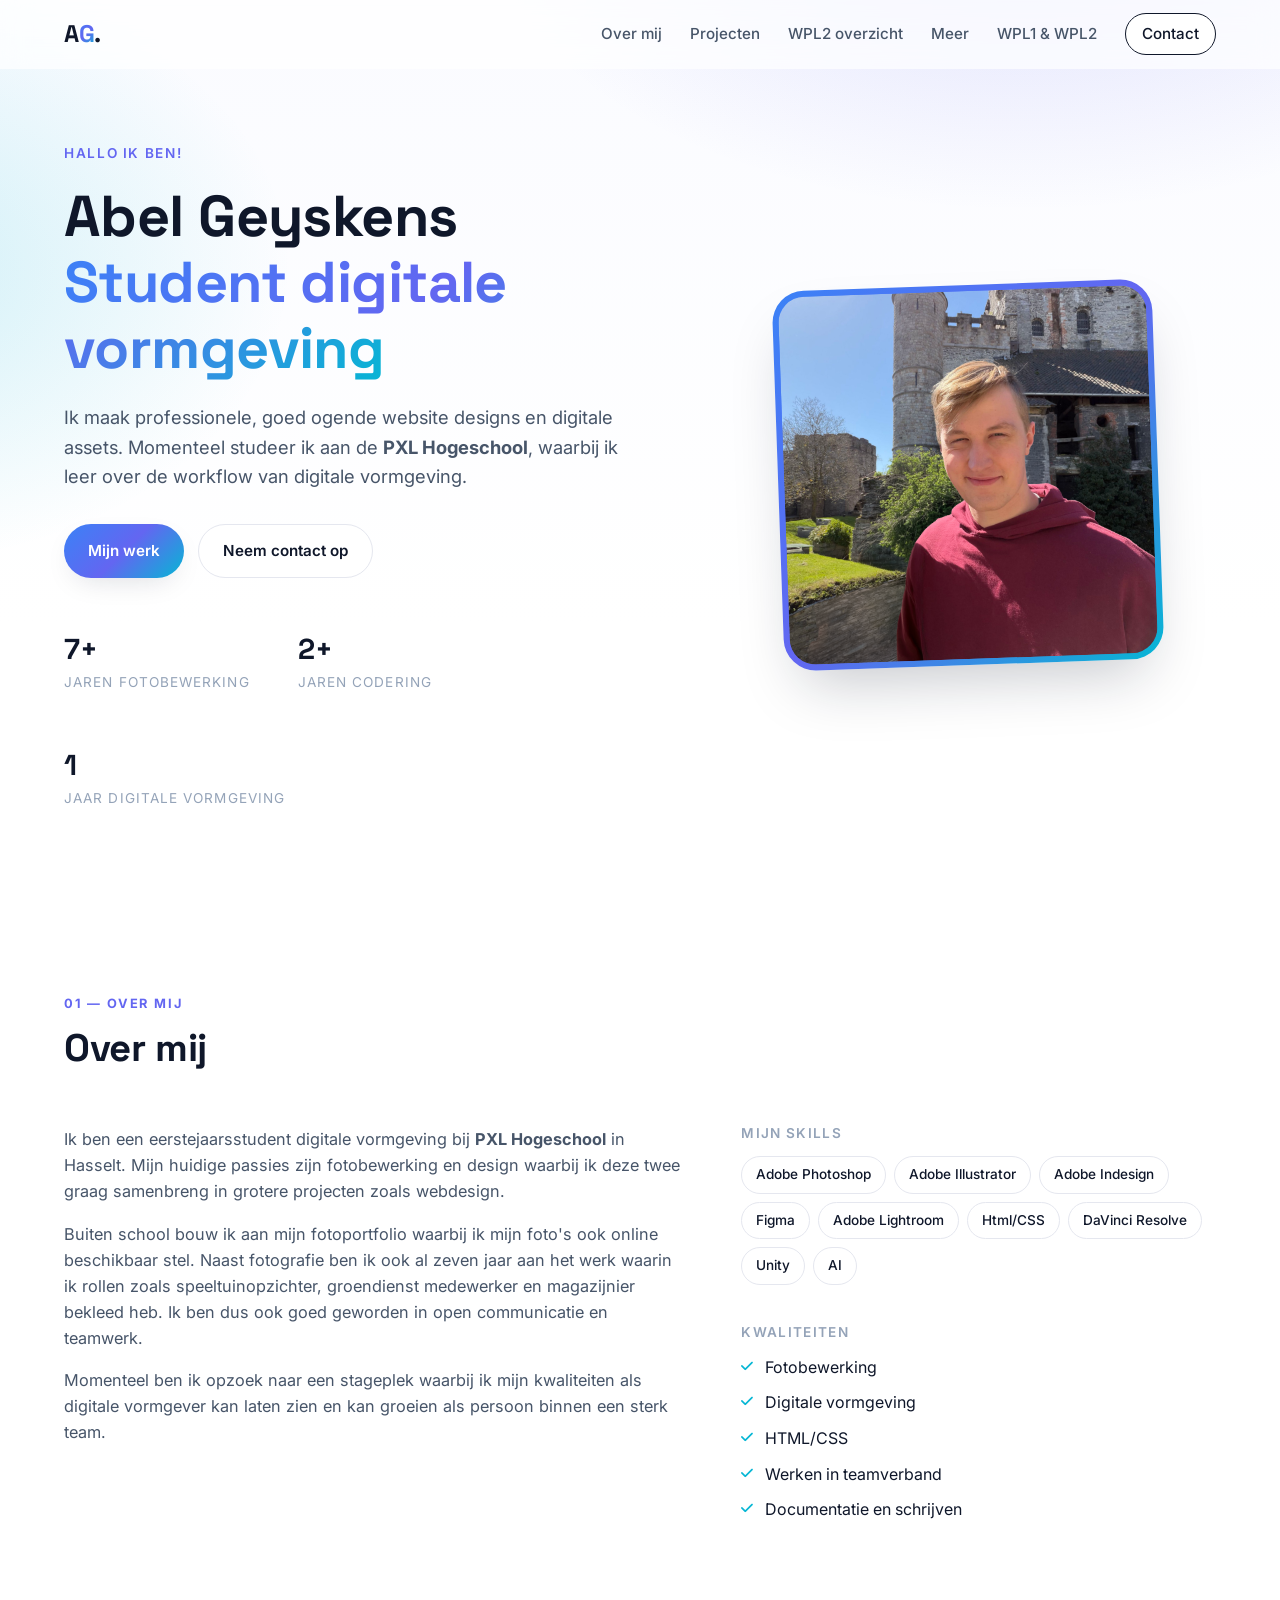
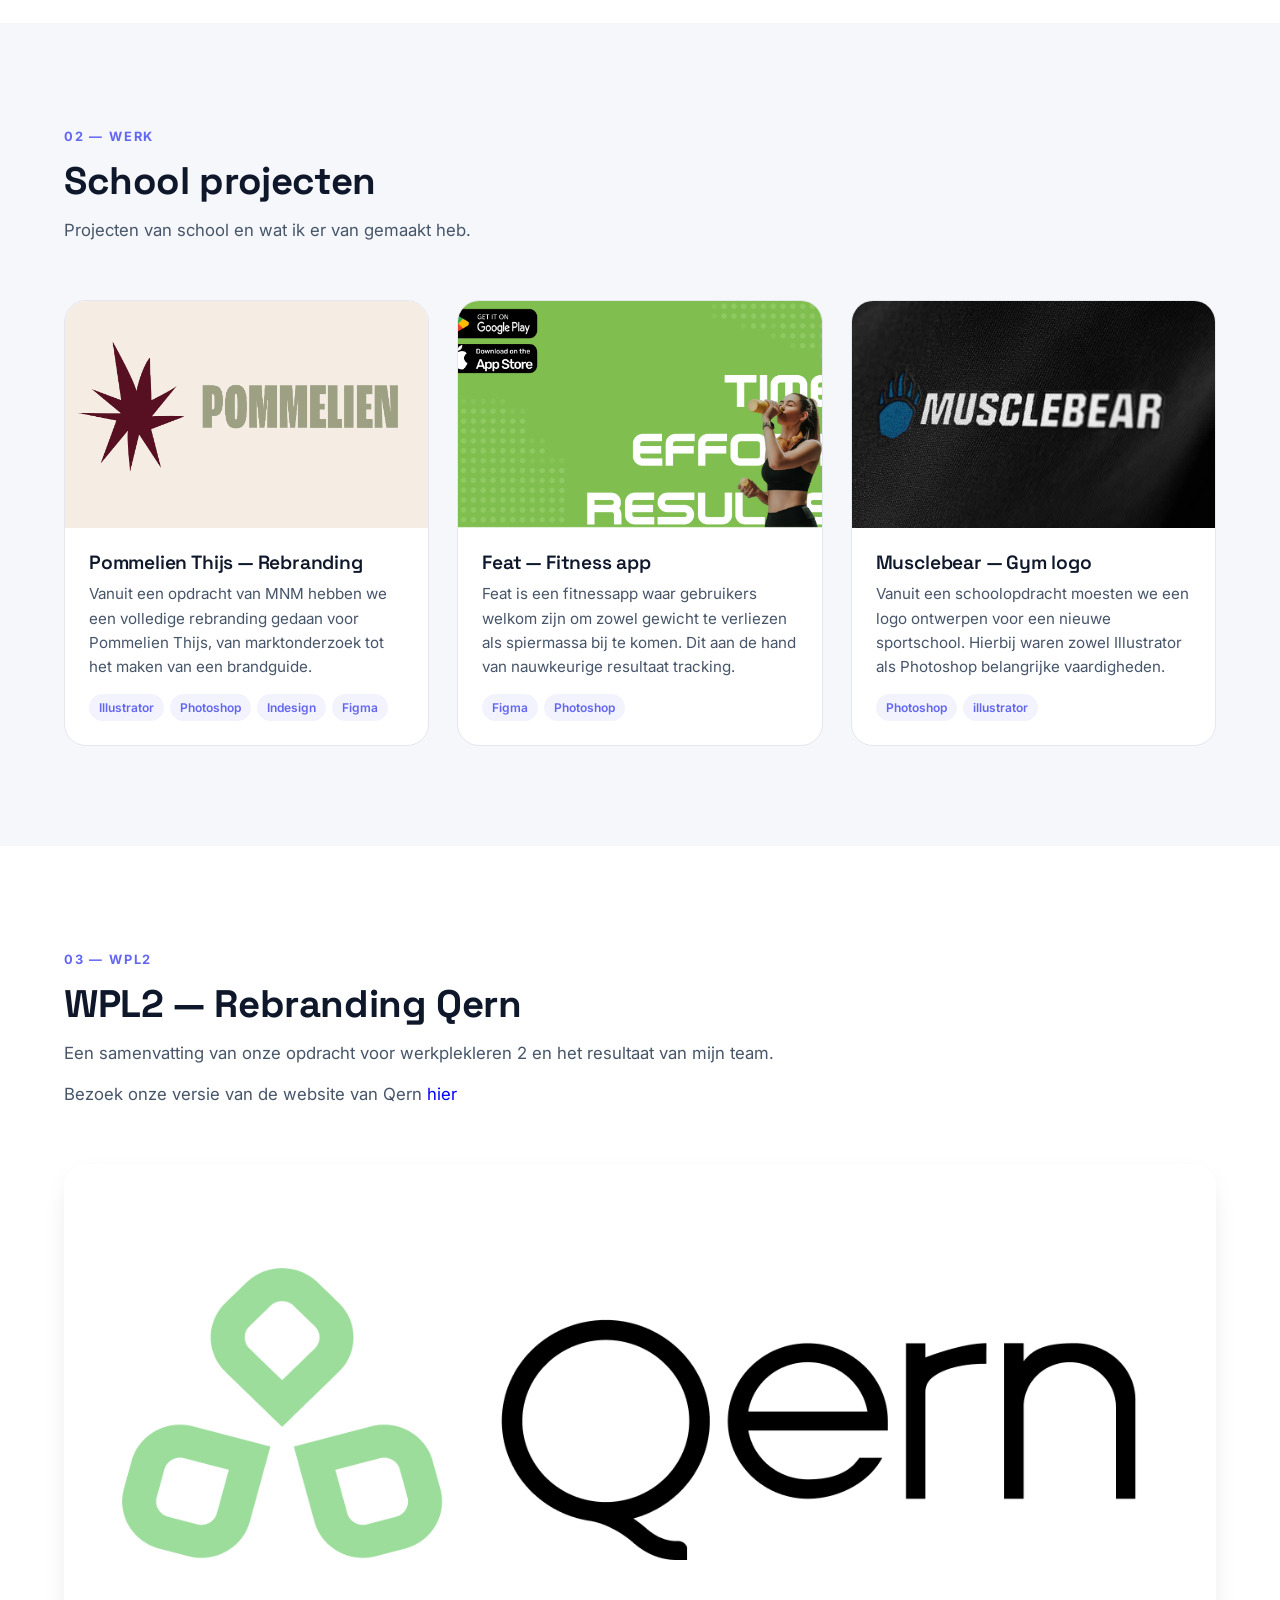
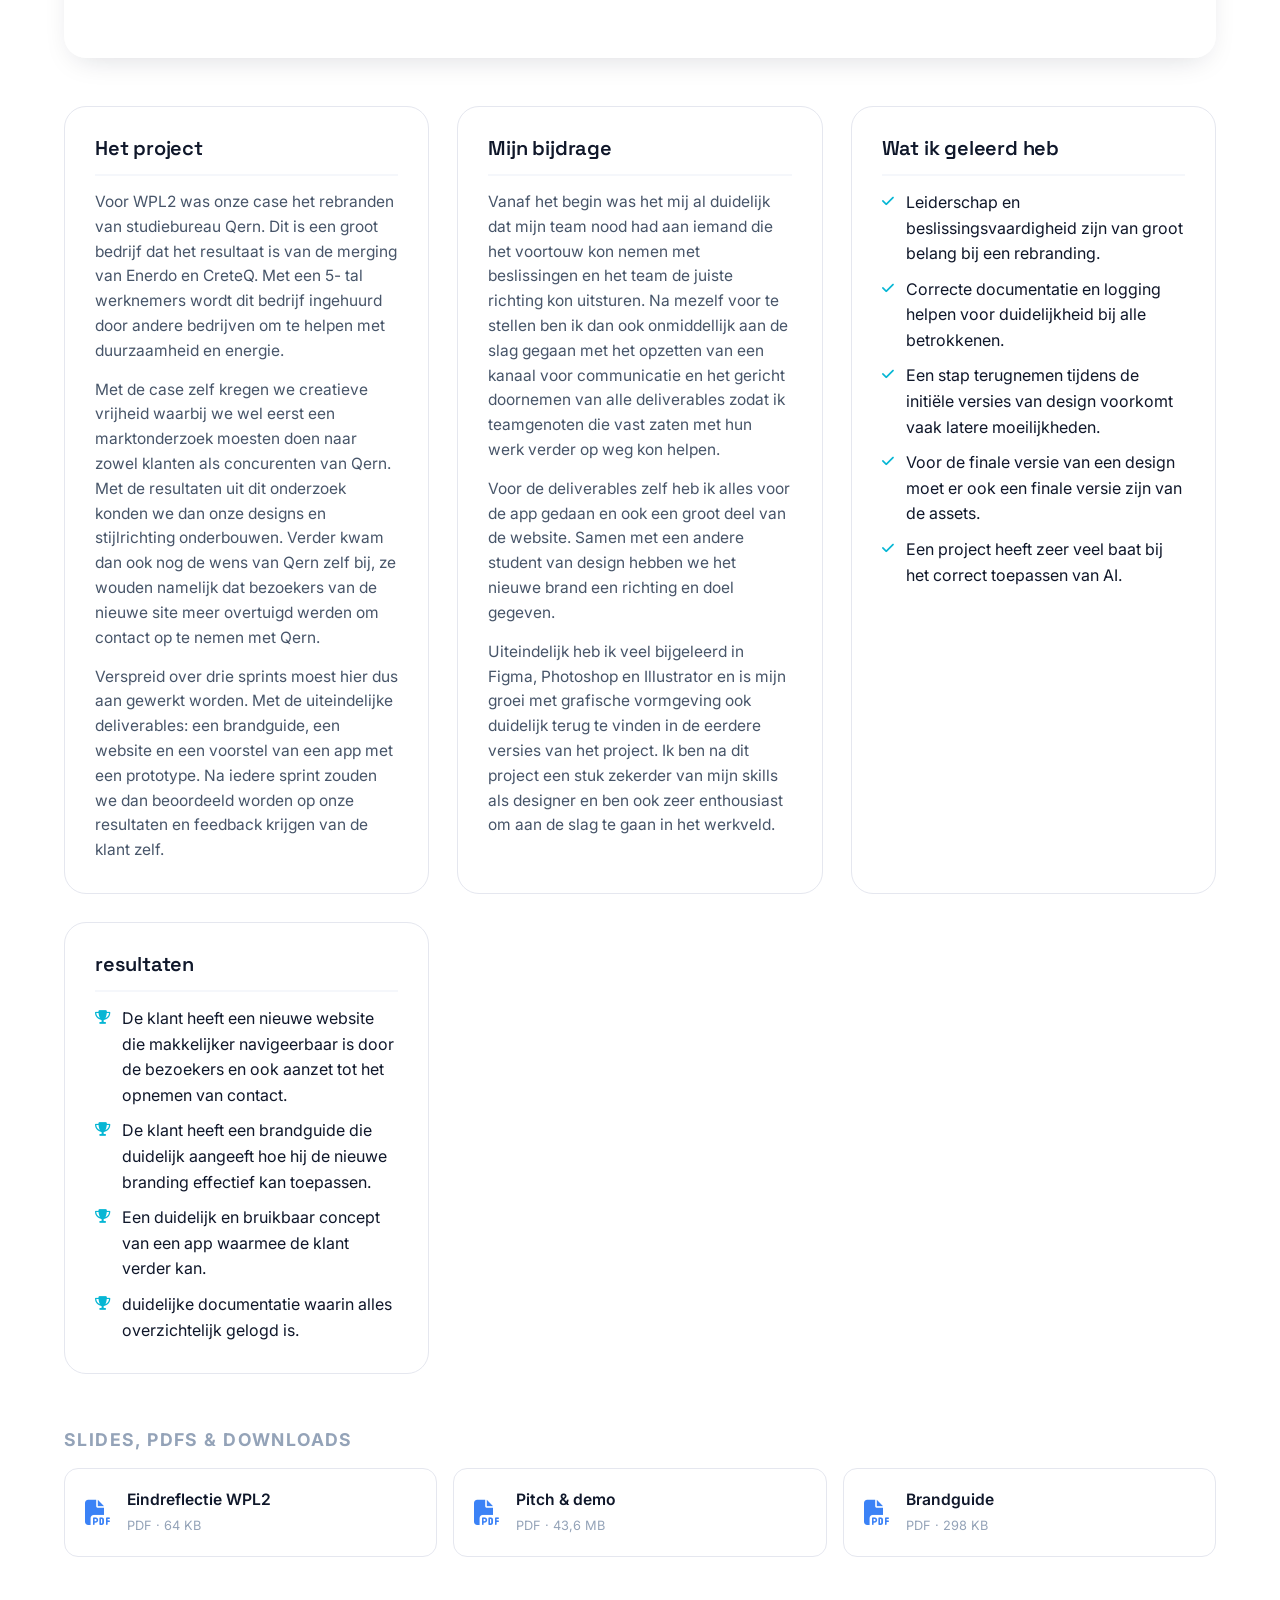
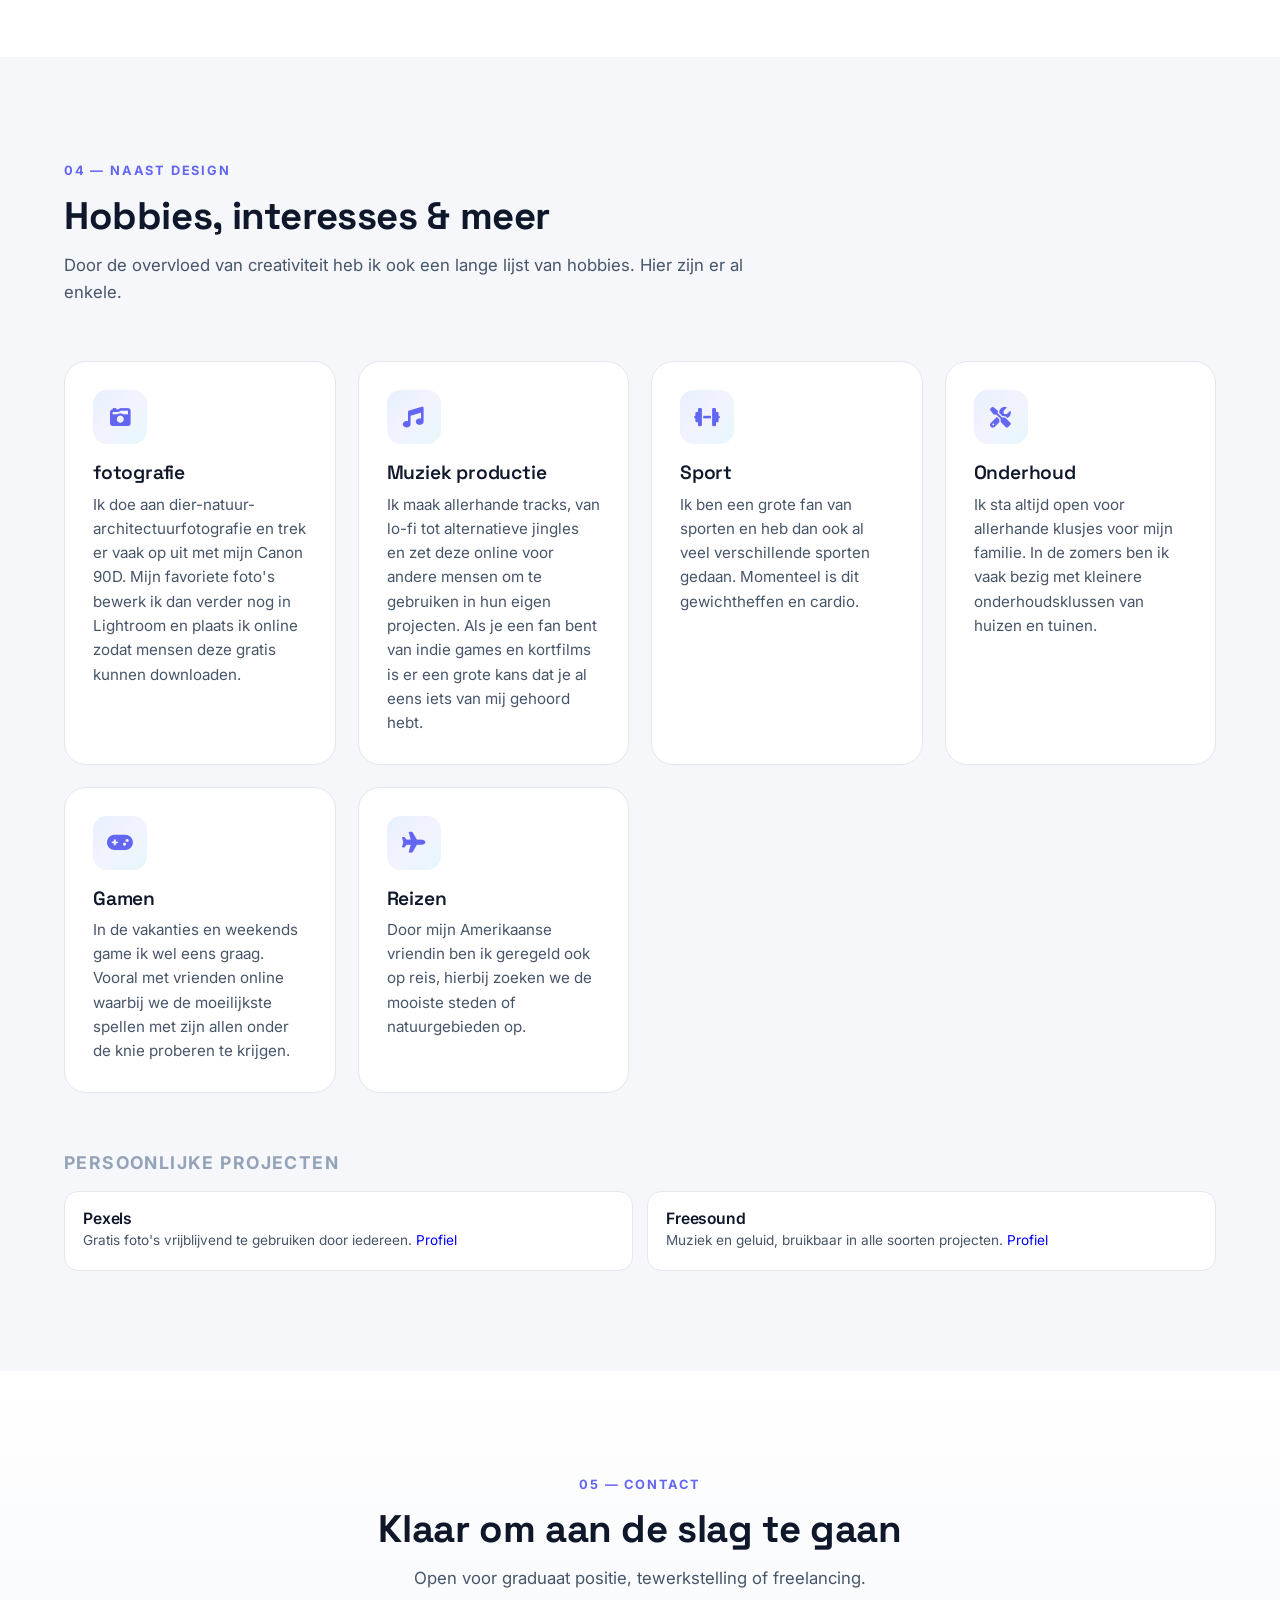
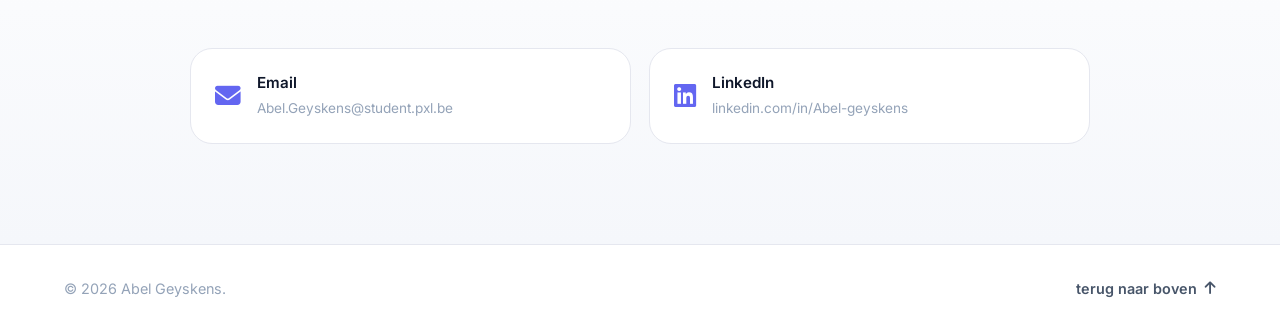
==== commit f4309378: "upload nieuwe site" ====
--- a/index.html
+++ b/index.html
@@ -48,7 +48,7 @@
     </div>
     <div class="hero-image">
       <div class="profile-frame">
-        <img src="images/" alt="Foto Abel Geyskens" />
+        <img src="images/head2.png" alt="Foto Abel Geyskens" />
       </div>
     </div>
   </div>
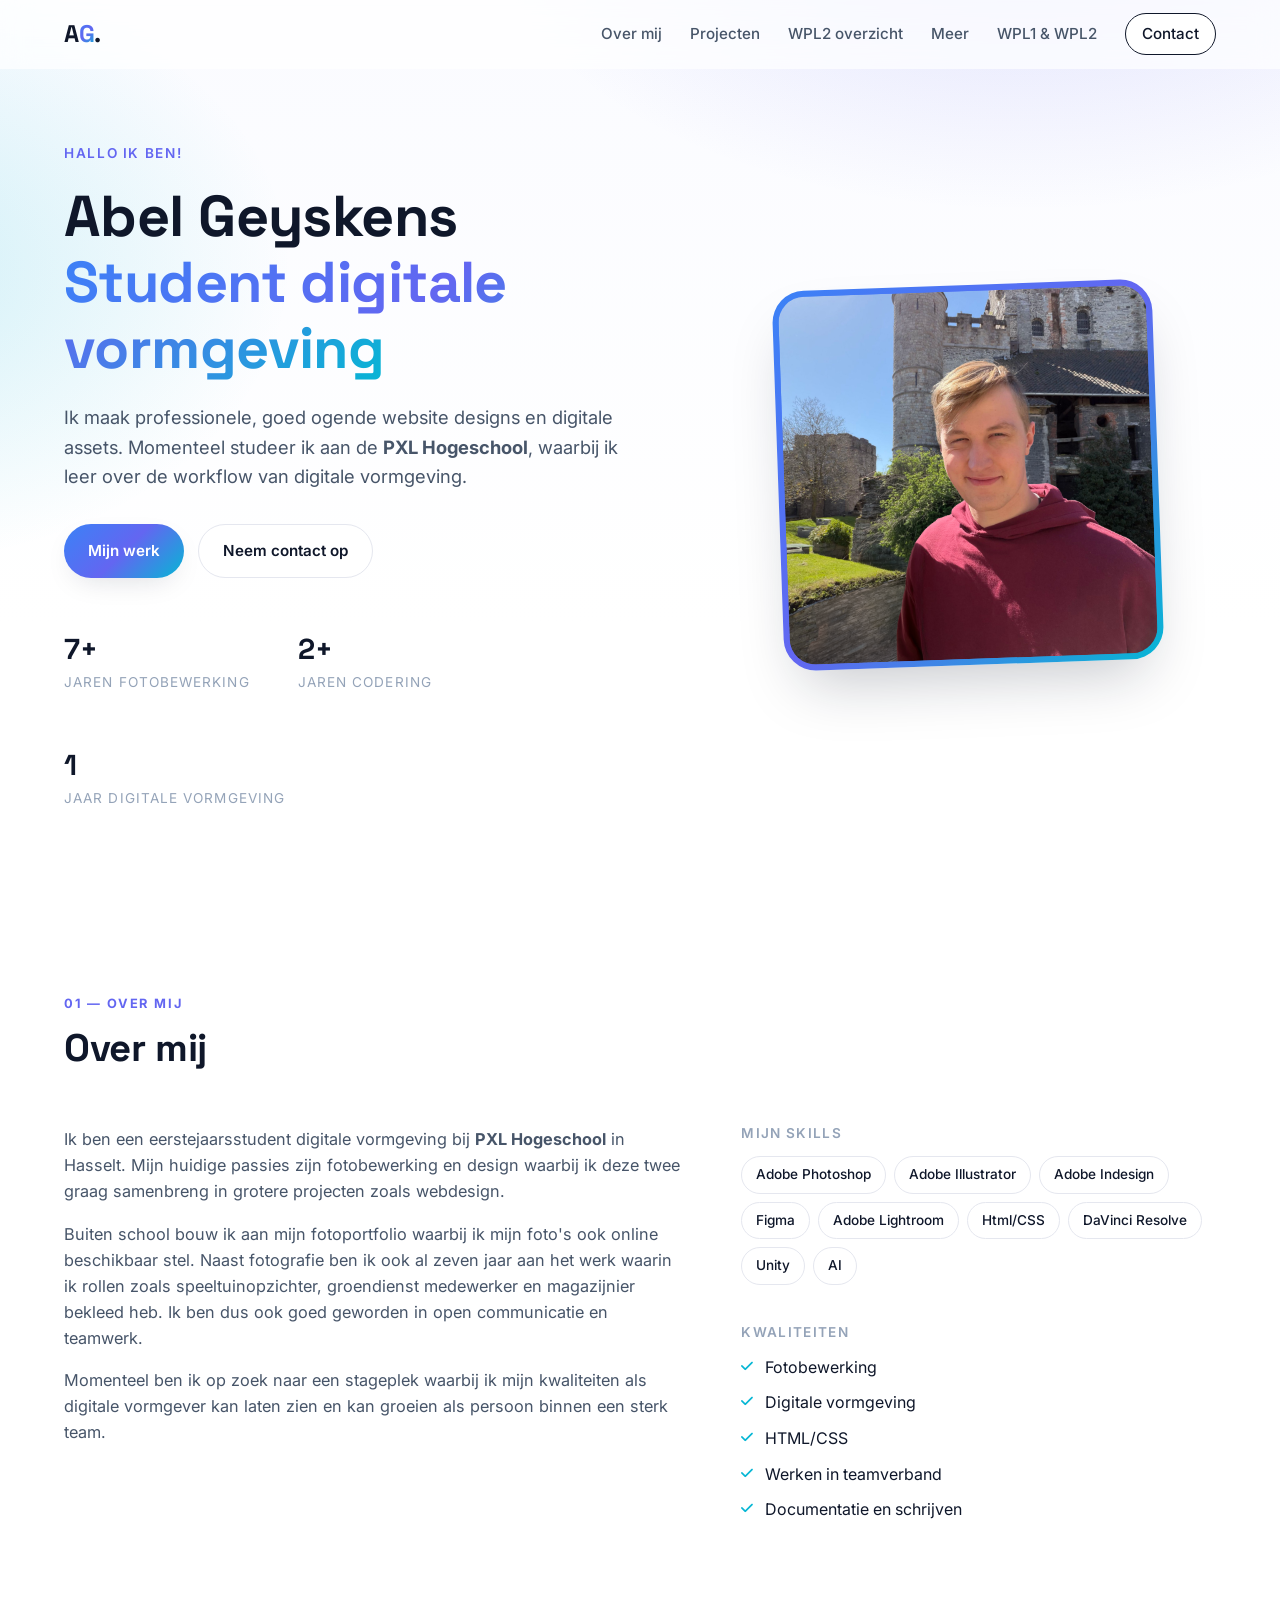
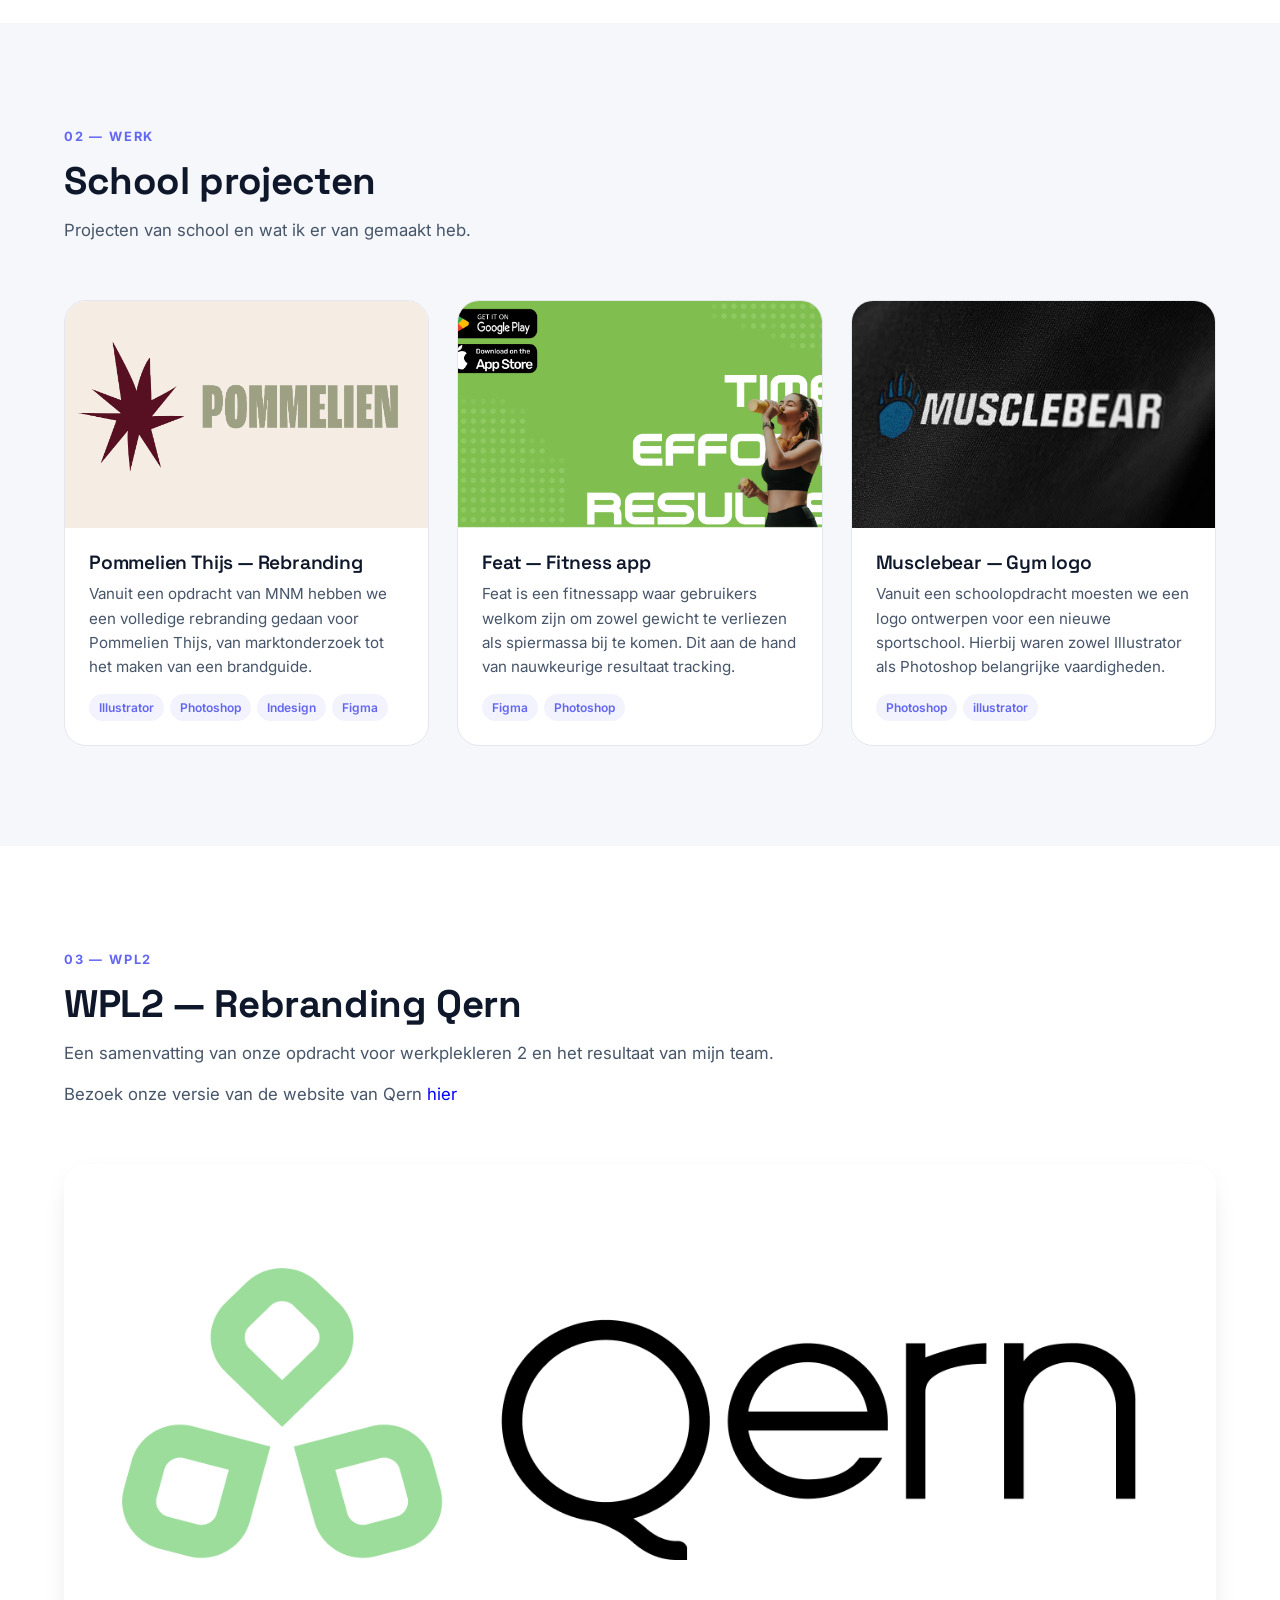
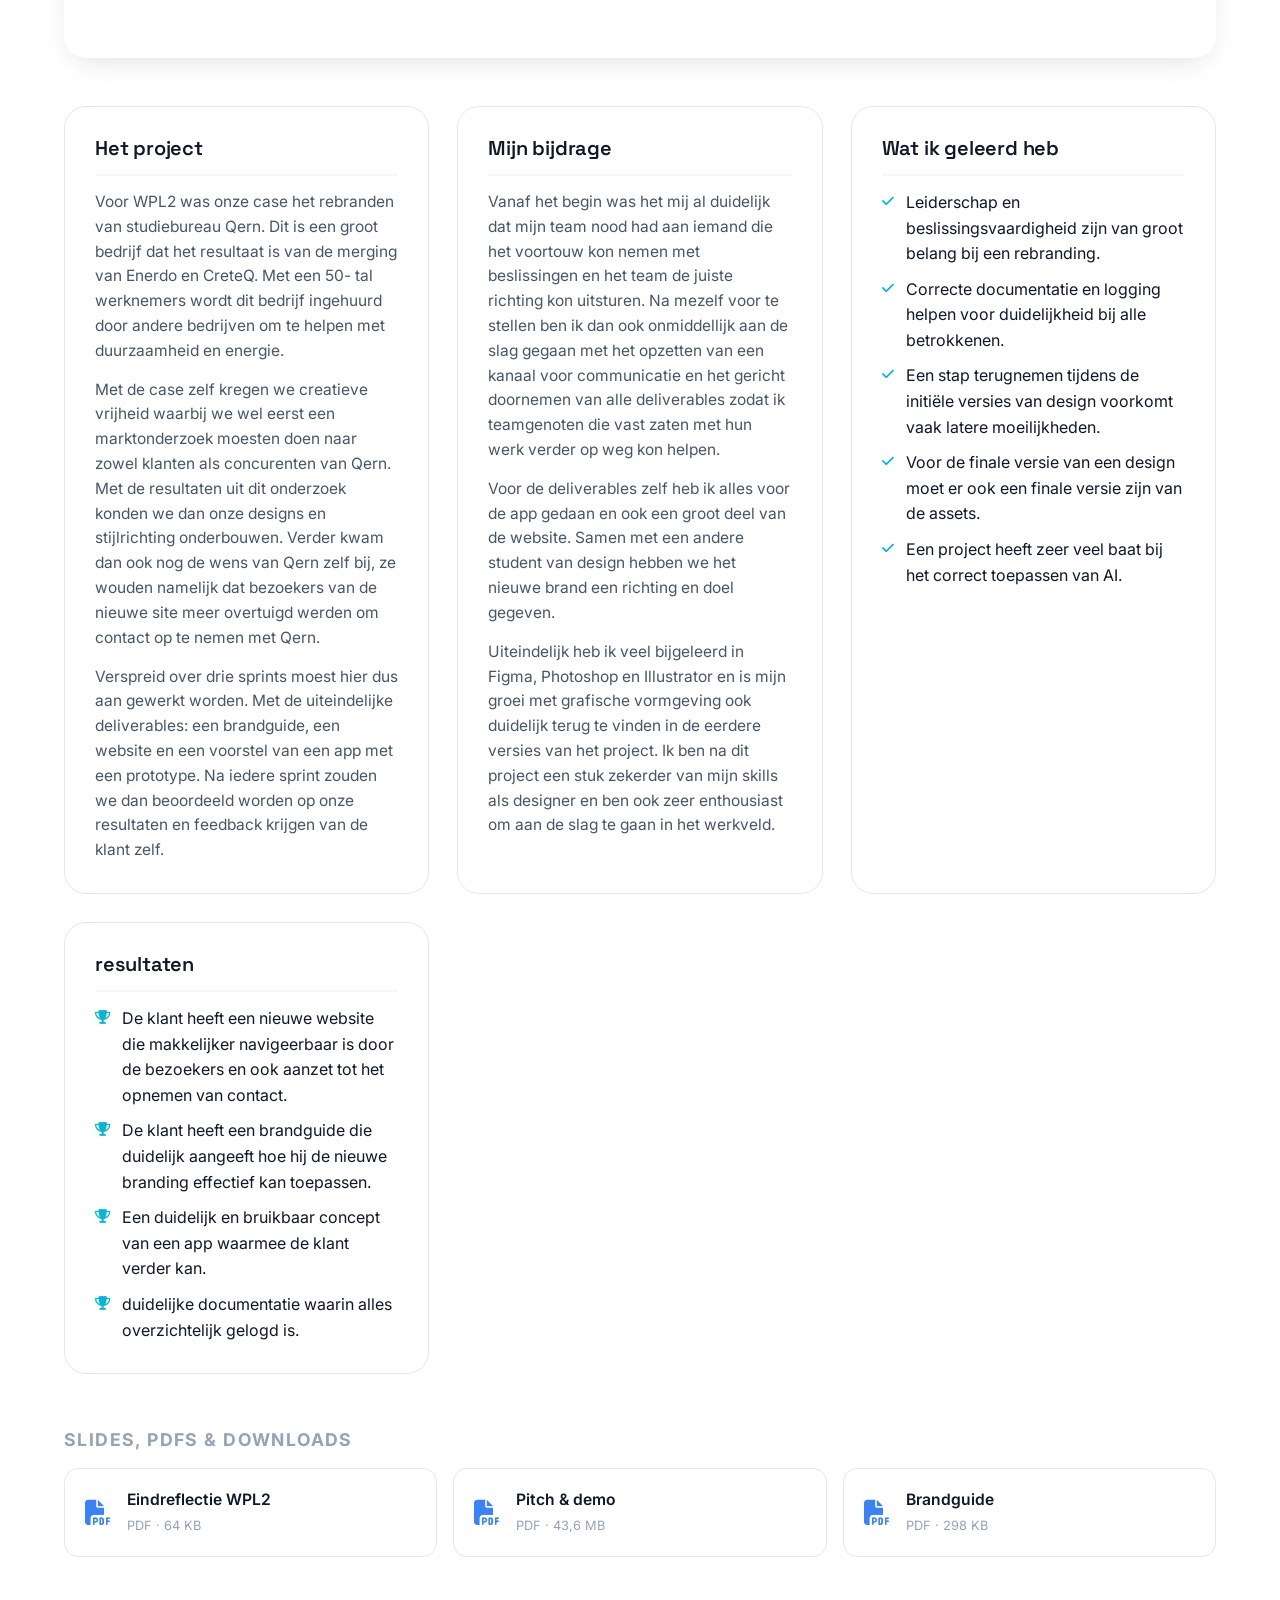
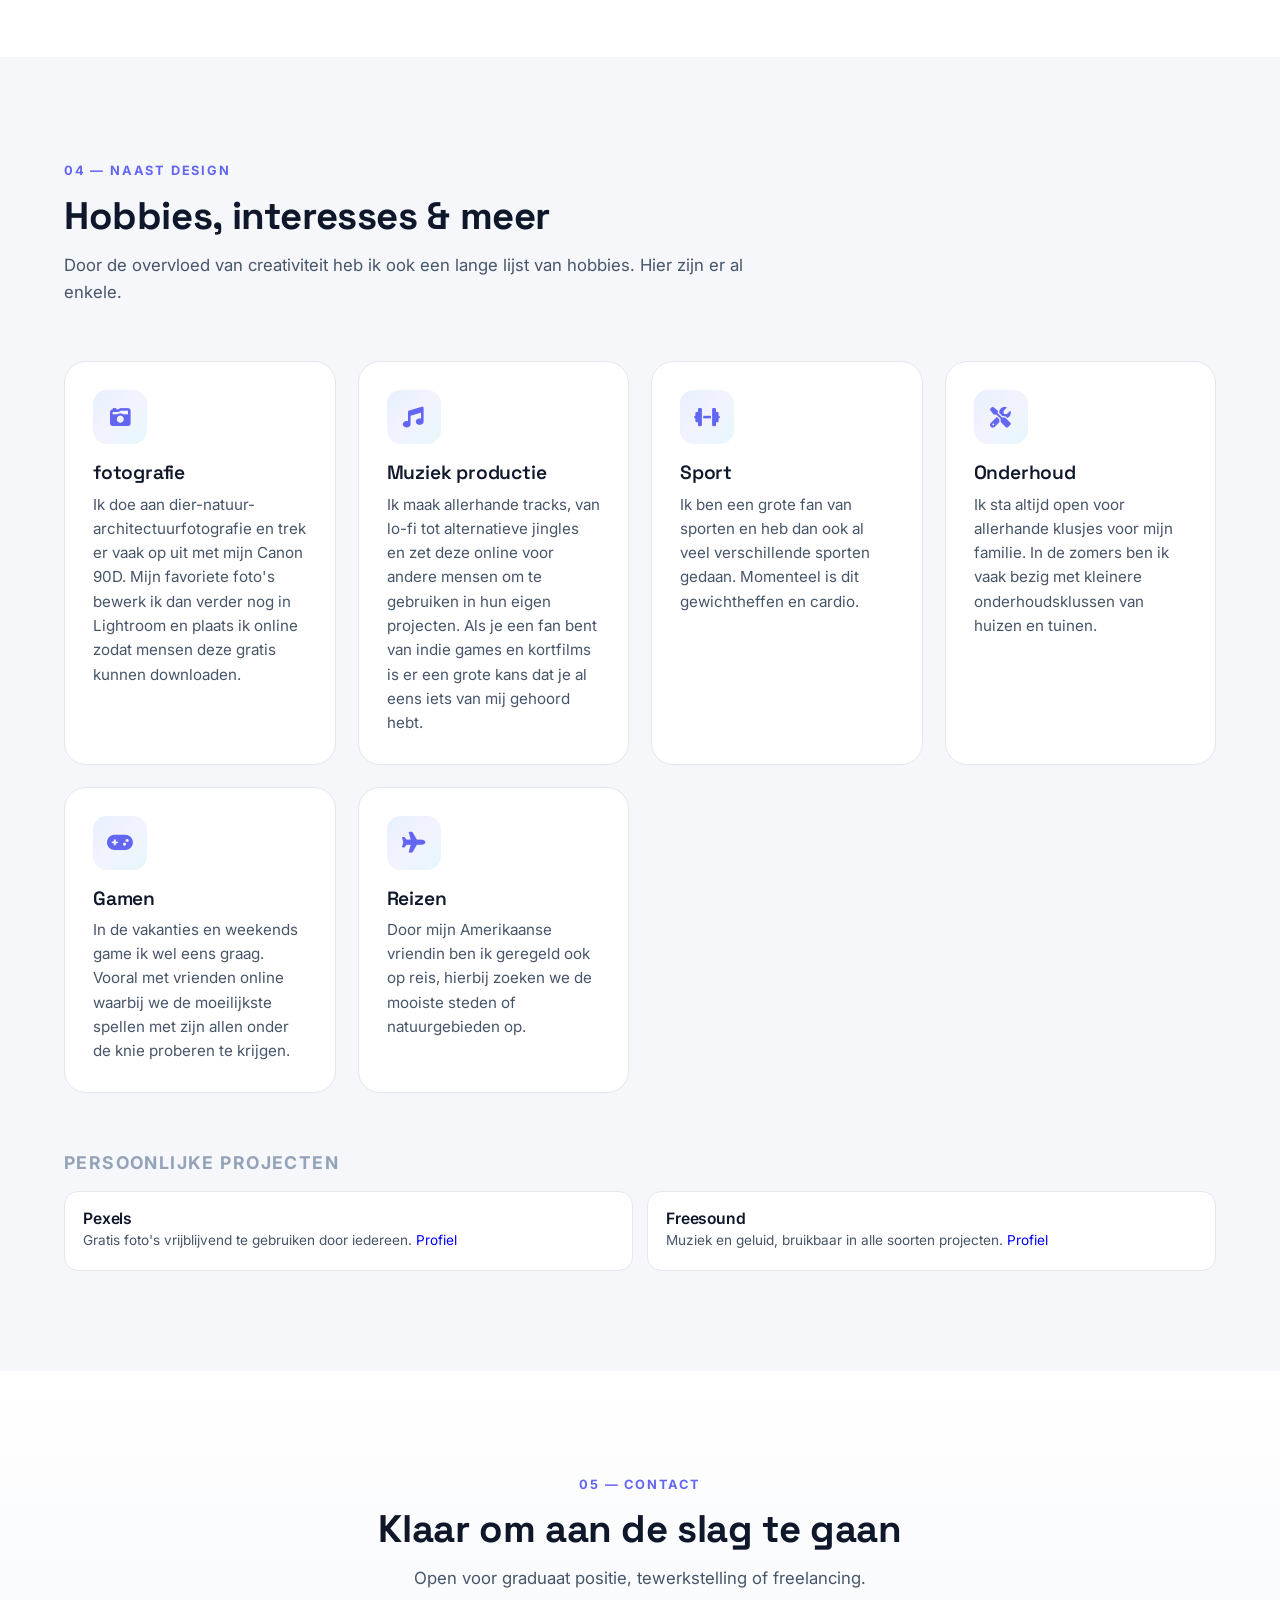
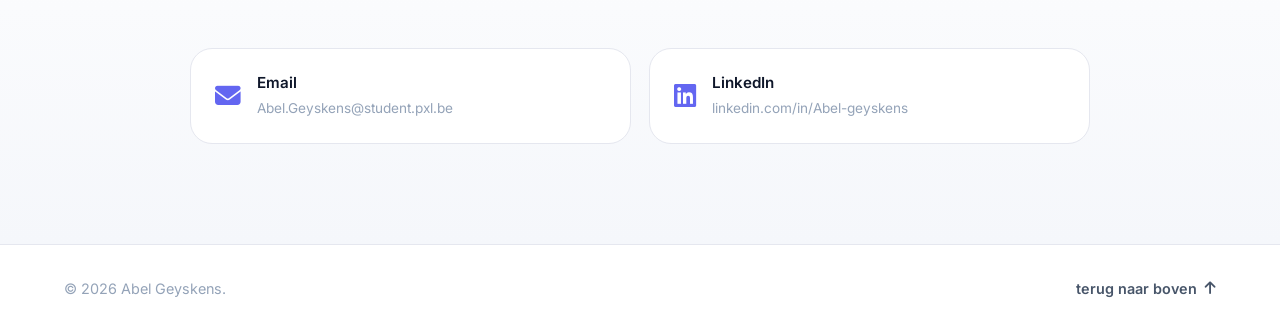
==== commit 91490c49: "upload nieuwe site" ====
--- a/index.html
+++ b/index.html
@@ -65,7 +65,7 @@
       <div class="about-text">
         <p>Ik ben een eerstejaarsstudent digitale vormgeving bij <strong>PXL Hogeschool</strong> in Hasselt. Mijn huidige passies zijn fotobewerking en design waarbij ik deze twee graag samenbreng in grotere projecten zoals webdesign.</p>
         <p>Buiten school bouw ik aan mijn fotoportfolio waarbij ik mijn foto's ook online beschikbaar stel. Naast fotografie ben ik ook al zeven jaar aan het werk waarin ik rollen zoals speeltuinopzichter, groendienst medewerker en magazijnier bekleed heb. Ik ben dus ook goed geworden in open communicatie en teamwerk.</p>
-        <p>Momenteel ben ik opzoek naar een stageplek waarbij ik mijn kwaliteiten als digitale vormgever kan laten zien en kan groeien als persoon binnen een sterk team.</p>
+        <p>Momenteel ben ik op zoek naar een stageplek waarbij ik mijn kwaliteiten als digitale vormgever kan laten zien en kan groeien als persoon binnen een sterk team.</p>
       </div>
       <div class="skills">
         <h3>Mijn Skills</h3>
@@ -145,7 +145,7 @@
     <div class="case-grid">
       <div class="case-block">
         <h3>Het project</h3>
-        <p>Voor WPL2 was onze case het rebranden van studiebureau Qern. Dit is een groot bedrijf dat het resultaat is van de merging van Enerdo en CreteQ. Met een 5- tal werknemers wordt dit bedrijf ingehuurd door andere bedrijven om te helpen met duurzaamheid en energie.</p>
+        <p>Voor WPL2 was onze case het rebranden van studiebureau Qern. Dit is een groot bedrijf dat het resultaat is van de merging van Enerdo en CreteQ. Met een 50- tal werknemers wordt dit bedrijf ingehuurd door andere bedrijven om te helpen met duurzaamheid en energie.</p>
         <p>Met de case zelf kregen we creatieve vrijheid waarbij we wel eerst een marktonderzoek moesten doen naar zowel klanten als concurenten van Qern. Met de resultaten uit dit onderzoek konden we dan onze designs en stijlrichting onderbouwen. Verder kwam dan ook nog de wens van Qern zelf bij, ze wouden namelijk dat bezoekers van de nieuwe site meer overtuigd werden om contact op te nemen met Qern.</p>
         <p>Verspreid over drie sprints moest hier dus aan gewerkt worden. Met de uiteindelijke deliverables: een brandguide, een website en een voorstel van een app met een prototype. Na iedere sprint zouden we dan beoordeeld worden op onze resultaten en feedback krijgen van de klant zelf.</p>
       </div>
